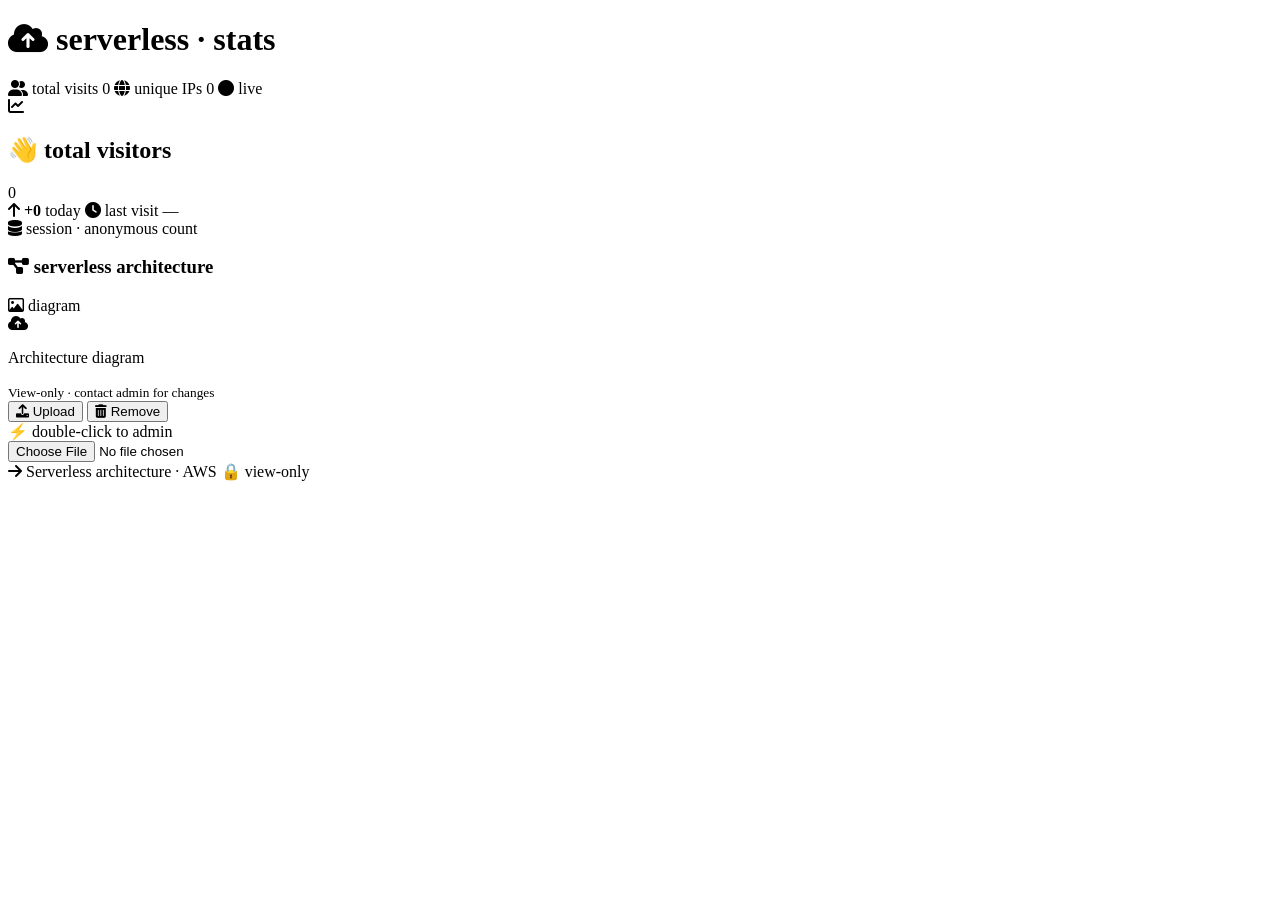
==== code-files/index.html @ 4c89421d "added code changes" ====
<!DOCTYPE html>
<html lang="en">
<head>
  <meta charset="UTF-8">
  <meta name="viewport" content="width=device-width, initial-scale=1.0">
  <title>Serverless · visitor counter & diagram</title>
  <link rel="stylesheet" href="https://cdnjs.cloudflare.com/ajax/libs/font-awesome/6.0.0-beta3/css/all.min.css">
  <link rel="stylesheet" href="code-files/style.css">
</head>
<body>

<div class="dashboard fade-in">

  <!-- header -->
  <div class="header">
    <h1><i class="fas fa-cloud-upload-alt"></i> serverless · stats</h1>
    <div class="badge-group">
      <span class="badge"><i class="fas fa-user-friends"></i> total visits <span class="count" id="totalVisitsDisplay">0</span></span>
      <span class="badge"><i class="fas fa-globe"></i> unique IPs <span class="count" id="uniqueIPsDisplay">0</span></span>
      <span class="live-indicator"><i class="fas fa-circle"></i> live</span>
    </div>
  </div>

  <!-- main grid -->
  <div class="grid-2">
    <!-- LEFT: visitor card -->
    <div class="visitor-panel">
      <div class="visitor-icon"><i class="fas fa-chart-line"></i></div>
      <h2>👋 total visitors</h2>
      <div class="big-number" id="visitorCountBig">0</div>
      <div class="sub-info">
        <span class="sub-info-item"><i class="fas fa-arrow-up"></i> <strong id="todayChange">+0</strong> today</span>
        <span class="sub-info-item"><i class="fas fa-clock"></i> last visit <span id="lastVisitTime">—</span></span>
      </div>
      <div class="timestamp">
        <i class="fas fa-database"></i> 
        <span id="sessionNote">session · anonymous count</span>
      </div>
    </div>

    <!-- RIGHT: architecture diagram - VIEW ONLY (admin controls hidden) -->
    <div class="diagram-panel">
      <div class="diagram-header">
        <h3><i class="fas fa-project-diagram"></i> serverless architecture</h3>
        <span class="diagram-badge"><i class="far fa-image"></i> diagram</span>
      </div>
      <div class="diagram-container" id="diagramContainer">
        <!-- Placeholder content (shown when no image is set) -->
        <div class="diagram-placeholder" id="placeholderContent">
          <i class="fas fa-cloud-upload-alt"></i>
          <p>Architecture diagram</p>
          <small>View-only · contact admin for changes</small>
        </div>
        <!-- Image element (hidden by default) -->
        <img id="uploadedDiagram" style="display: none; max-width: 100%; max-height: 100%; object-fit: contain;" alt="Architecture Diagram" />
        
        <!-- Admin controls (hidden by default - double-click to unlock) -->
        <div class="admin-controls" id="adminControls">
          <button class="admin-btn" id="uploadBtn"><i class="fas fa-upload"></i> Upload</button>
          <button class="admin-btn danger" id="removeDiagramBtn"><i class="fas fa-trash-alt"></i> Remove</button>
        </div>
        
        <!-- Secret unlock hint -->
        <span class="secret-unlock" id="secretHint">⚡ double-click to admin</span>
      </div>
      
      <!-- Hidden file input -->
      <input type="file" id="diagramUpload" accept="image/*,.svg" />
      
      <div class="diagram-footer">
        <span><i class="fas fa-arrow-right"></i> Serverless architecture · AWS</span>
        <span class="admin-hint" id="adminStatus">🔒 view-only</span>
      </div>
    </div>
  </div>
</div>

<script src="code-files/script.js"></script>
</body>
</html>
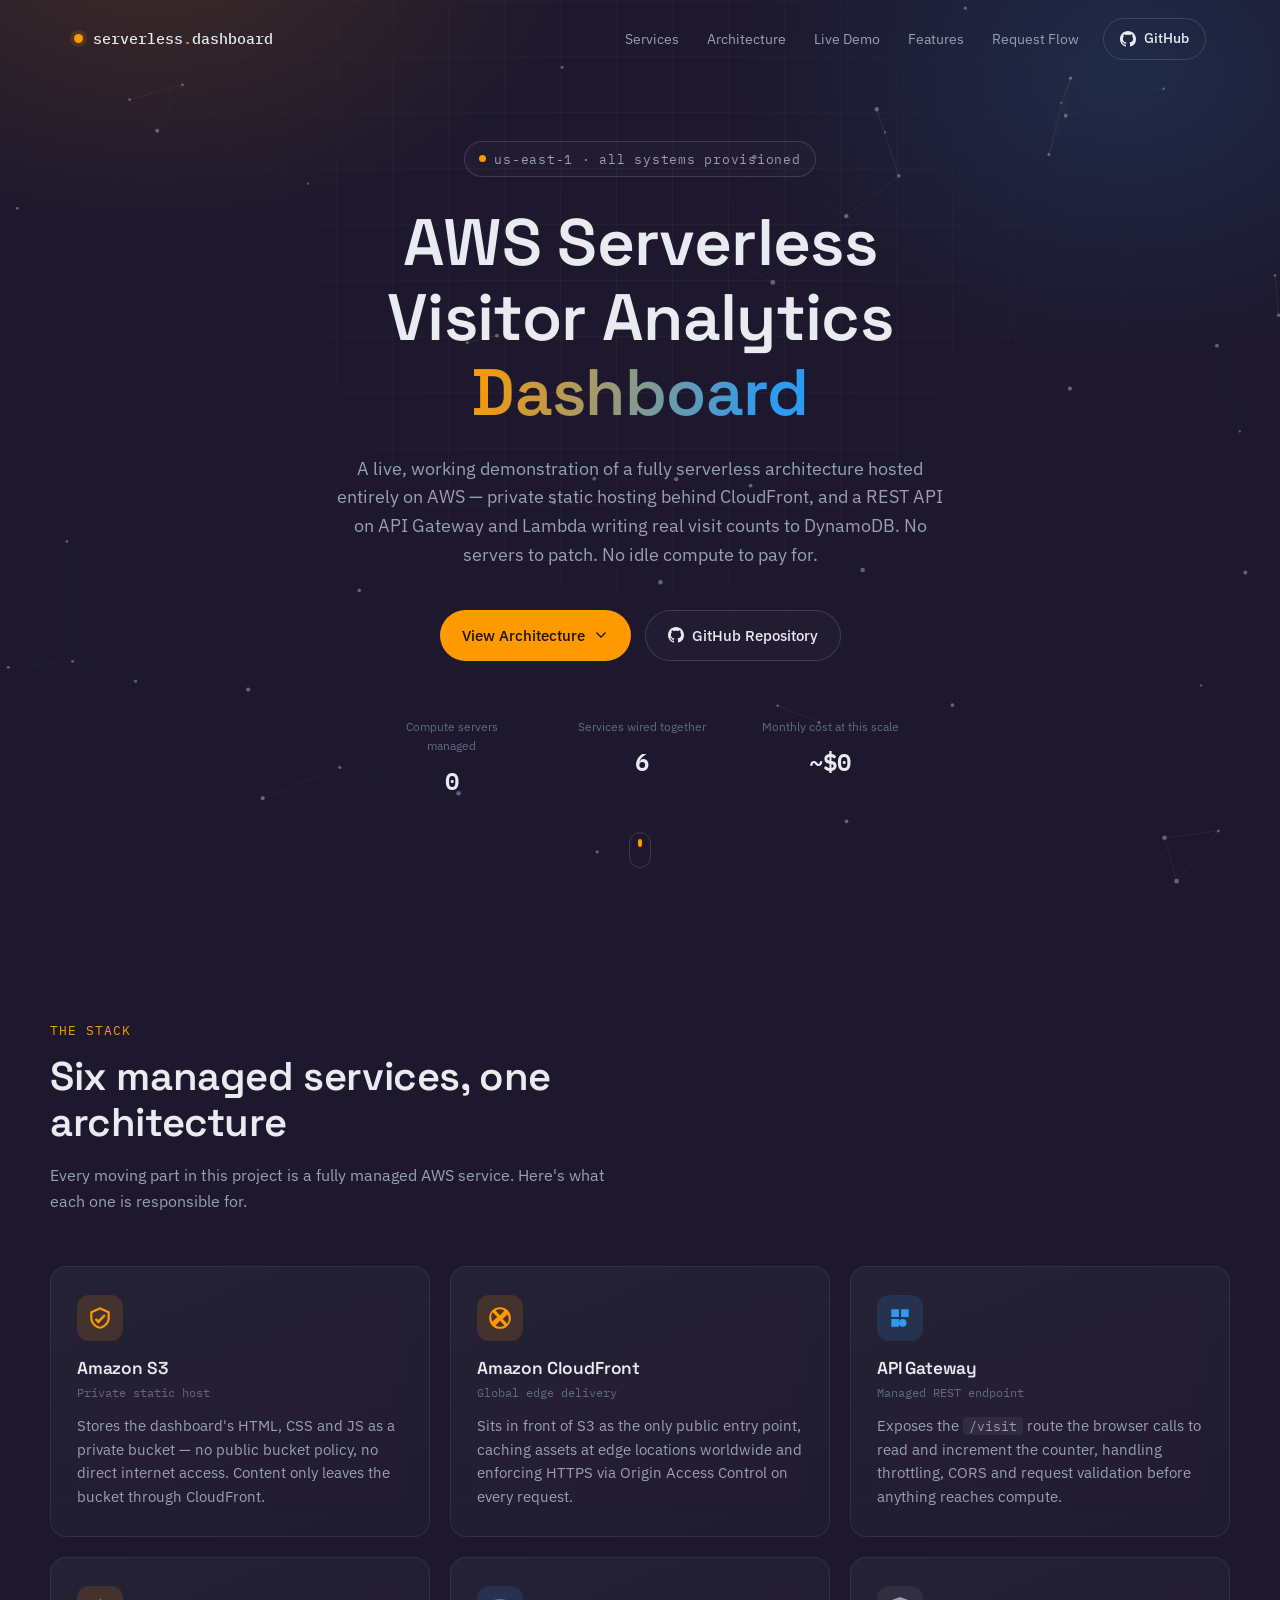
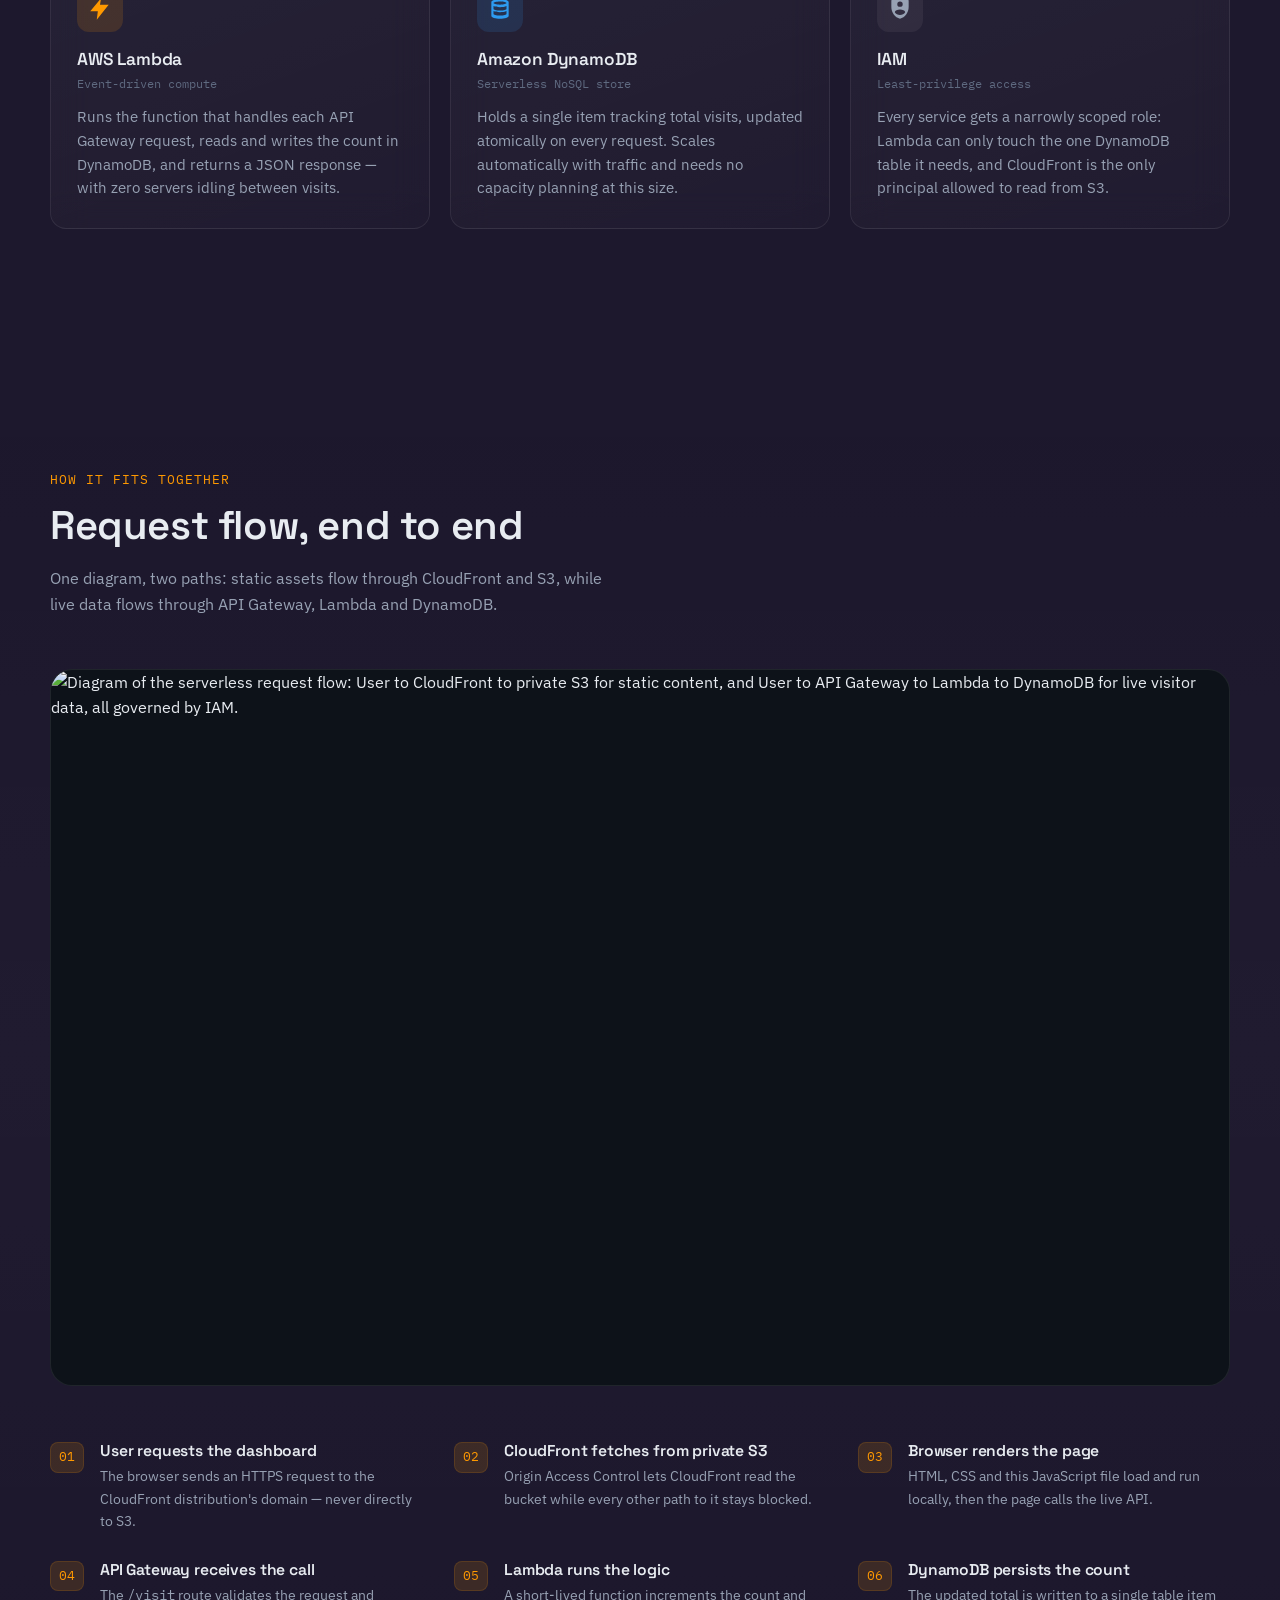
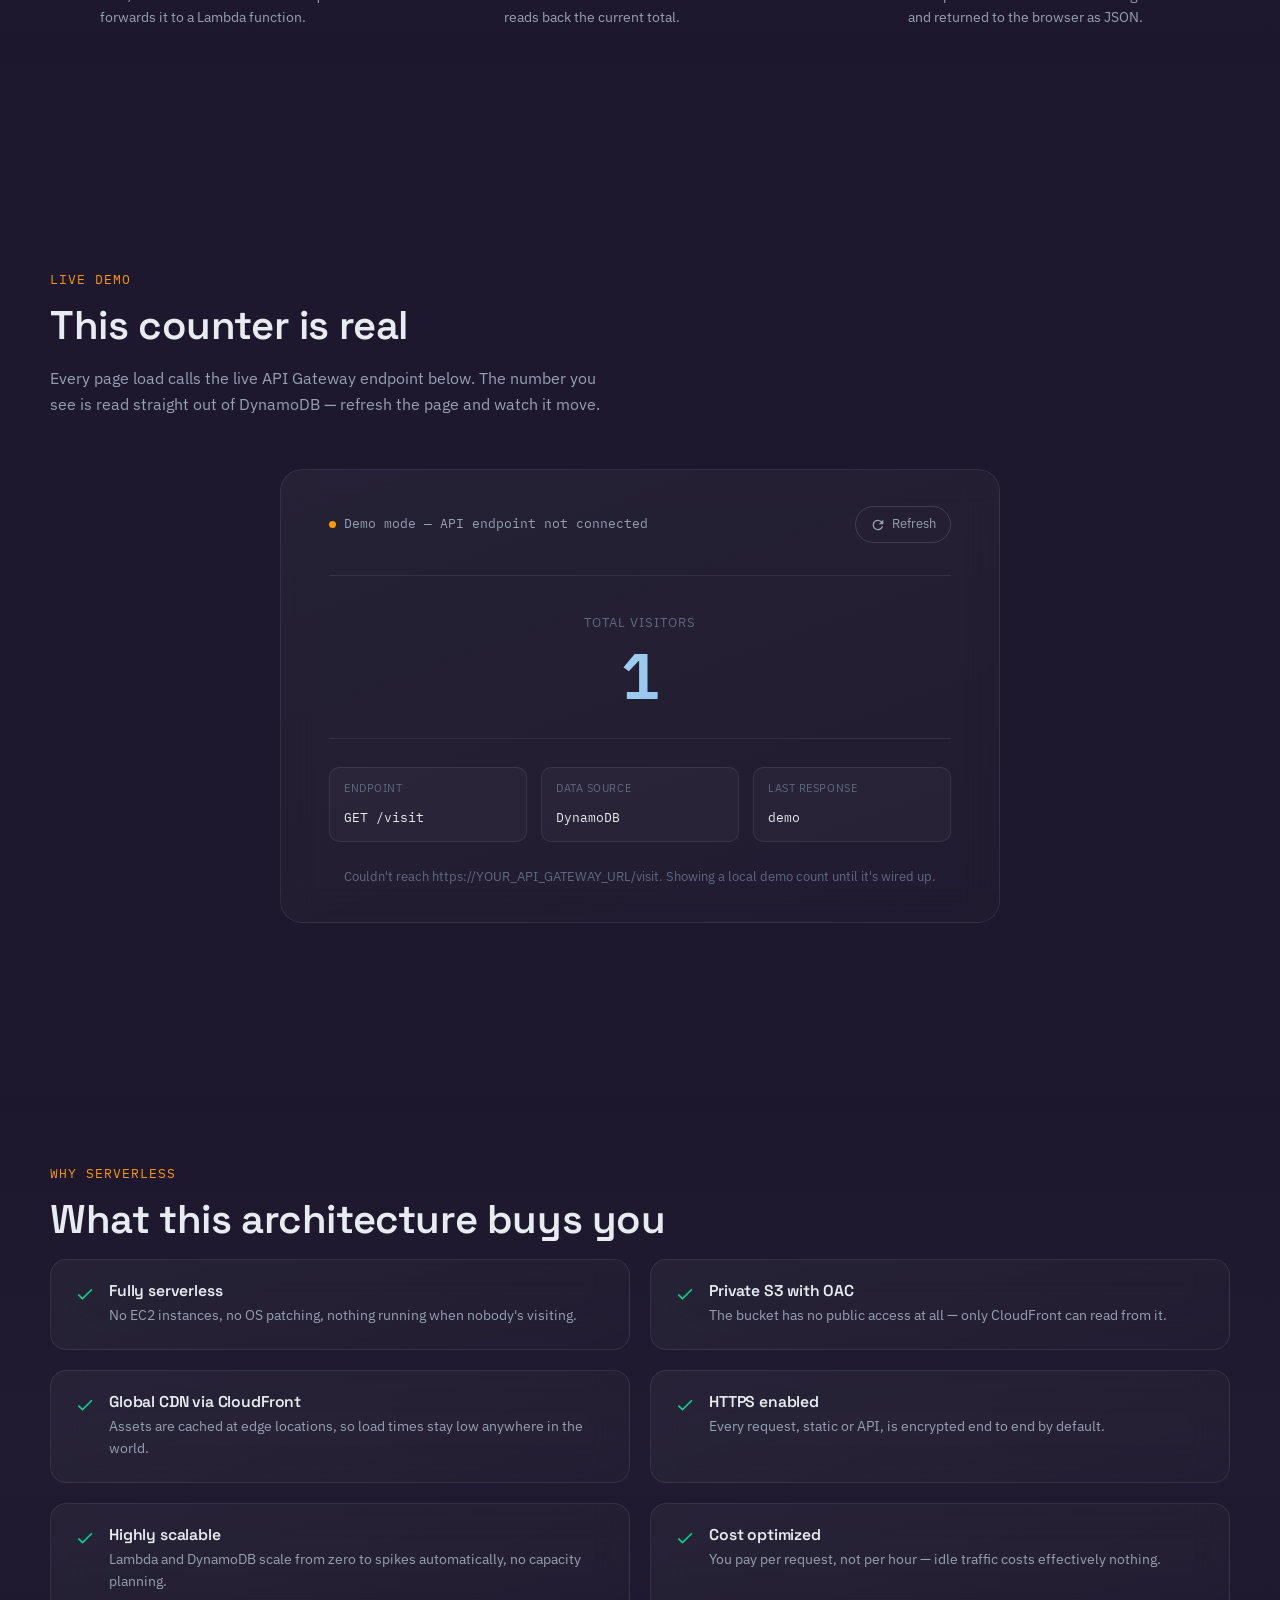
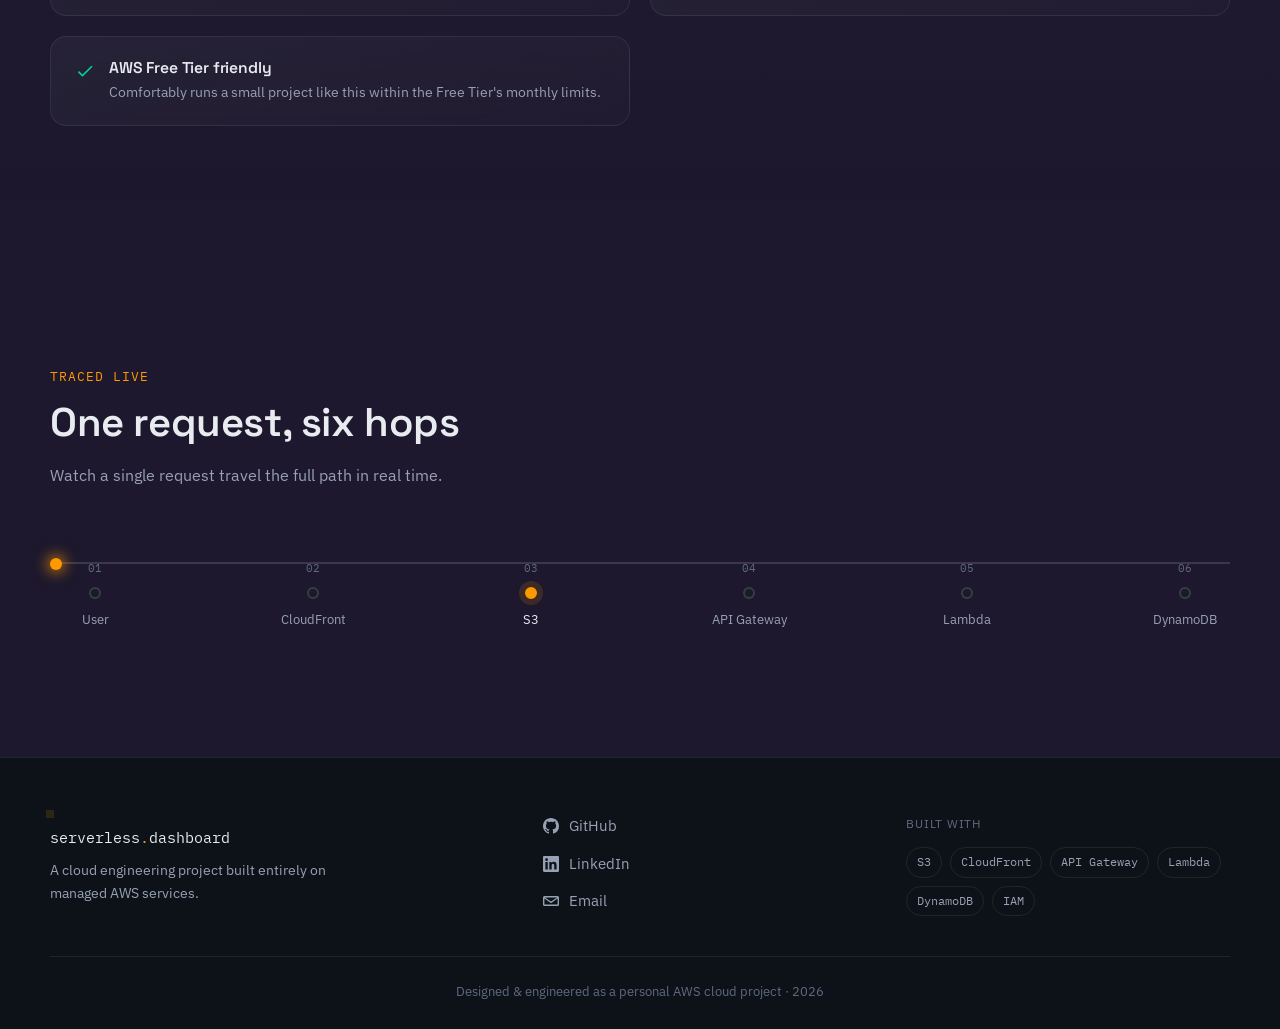
==== commit 125550fd: "added new code" ====
--- a/code-files/index.html
+++ b/code-files/index.html
@@ -1,80 +1,427 @@
 <!DOCTYPE html>
 <html lang="en">
 <head>
-  <meta charset="UTF-8">
-  <meta name="viewport" content="width=device-width, initial-scale=1.0">
-  <title>Serverless · visitor counter & diagram</title>
-  <link rel="stylesheet" href="https://cdnjs.cloudflare.com/ajax/libs/font-awesome/6.0.0-beta3/css/all.min.css">
-  <link rel="stylesheet" href="code-files/style.css">
+  <meta charset="UTF-8" />
+  <meta name="viewport" content="width=device-width, initial-scale=1.0" />
+  <title>AWS Serverless Visitor Analytics Dashboard</title>
+  <meta name="description" content="A live demonstration of a fully serverless architecture on AWS — S3, CloudFront, API Gateway, Lambda, DynamoDB and IAM working together." />
+
+  <!-- Typefaces: Space Grotesk for display, IBM Plex Sans for body, IBM Plex Mono for data/console text -->
+  <link rel="preconnect" href="https://fonts.googleapis.com">
+  <link rel="preconnect" href="https://fonts.gstatic.com" crossorigin>
+  <link href="https://fonts.googleapis.com/css2?family=Space+Grotesk:wght@500;600;700&family=IBM+Plex+Sans:wght@400;500;600&family=IBM+Plex+Mono:wght@400;500;600&display=swap" rel="stylesheet">
+
+  <link rel="stylesheet" href="style.css" />
 </head>
 <body>
 
-<div class="dashboard fade-in">
-
-  <!-- header -->
-  <div class="header">
-    <h1><i class="fas fa-cloud-upload-alt"></i> serverless · stats</h1>
-    <div class="badge-group">
-      <span class="badge"><i class="fas fa-user-friends"></i> total visits <span class="count" id="totalVisitsDisplay">0</span></span>
-      <span class="badge"><i class="fas fa-globe"></i> unique IPs <span class="count" id="uniqueIPsDisplay">0</span></span>
-      <span class="live-indicator"><i class="fas fa-circle"></i> live</span>
+  <!-- ================= LOADING SCREEN ================= -->
+  <div id="preloader" aria-hidden="true">
+    <div class="preloader-inner">
+      <span class="preloader-bracket">[</span>
+      <span class="preloader-text" id="preloader-text">INITIALIZING STACK</span>
+      <span class="preloader-bracket">]</span>
     </div>
   </div>
 
-  <!-- main grid -->
-  <div class="grid-2">
-    <!-- LEFT: visitor card -->
-    <div class="visitor-panel">
-      <div class="visitor-icon"><i class="fas fa-chart-line"></i></div>
-      <h2>👋 total visitors</h2>
-      <div class="big-number" id="visitorCountBig">0</div>
-      <div class="sub-info">
-        <span class="sub-info-item"><i class="fas fa-arrow-up"></i> <strong id="todayChange">+0</strong> today</span>
-        <span class="sub-info-item"><i class="fas fa-clock"></i> last visit <span id="lastVisitTime">—</span></span>
-      </div>
-      <div class="timestamp">
-        <i class="fas fa-database"></i> 
-        <span id="sessionNote">session · anonymous count</span>
-      </div>
+  <!-- ================= NAV ================= -->
+  <header class="nav" id="nav">
+    <div class="nav-inner">
+      <a href="#top" class="nav-brand">
+        <span class="nav-brand-dot" aria-hidden="true"></span>
+        <span class="nav-brand-text">serverless<em>.</em>dashboard</span>
+      </a>
+      <nav class="nav-links" aria-label="Primary">
+        <a href="#services">Services</a>
+        <a href="#architecture">Architecture</a>
+        <a href="#live-demo">Live Demo</a>
+        <a href="#features">Features</a>
+        <a href="#timeline">Request Flow</a>
+      </nav>
+      <a href="#" class="nav-cta" id="nav-github" target="_blank" rel="noopener">
+        <svg viewBox="0 0 16 16" width="16" height="16" fill="currentColor" aria-hidden="true"><path d="M8 0C3.58 0 0 3.58 0 8c0 3.54 2.29 6.53 5.47 7.59.4.07.55-.17.55-.38 0-.19-.01-.82-.01-1.49-2.01.37-2.53-.49-2.69-.94-.09-.23-.48-.94-.82-1.13-.28-.15-.68-.52-.01-.53.63-.01 1.08.58 1.23.82.72 1.21 1.87.87 2.33.66.07-.52.28-.87.51-1.07-1.78-.2-3.64-.89-3.64-3.95 0-.87.31-1.59.82-2.15-.08-.2-.36-1.02.08-2.12 0 0 .67-.21 2.2.82.64-.18 1.32-.27 2-.27.68 0 1.36.09 2 .27 1.53-1.04 2.2-.82 2.2-.82.44 1.1.16 1.92.08 2.12.51.56.82 1.27.82 2.15 0 3.07-1.87 3.75-3.65 3.95.29.25.54.73.54 1.48 0 1.07-.01 1.93-.01 2.2 0 .21.15.46.55.38A8.01 8.01 0 0 0 16 8c0-4.42-3.58-8-8-8Z"/></svg>
+        GitHub
+      </a>
+      <button class="nav-toggle" id="nav-toggle" aria-label="Toggle menu" aria-expanded="false">
+        <span></span><span></span><span></span>
+      </button>
     </div>
-
-    <!-- RIGHT: architecture diagram - VIEW ONLY (admin controls hidden) -->
-    <div class="diagram-panel">
-      <div class="diagram-header">
-        <h3><i class="fas fa-project-diagram"></i> serverless architecture</h3>
-        <span class="diagram-badge"><i class="far fa-image"></i> diagram</span>
-      </div>
-      <div class="diagram-container" id="diagramContainer">
-        <!-- Placeholder content (shown when no image is set) -->
-        <div class="diagram-placeholder" id="placeholderContent">
-          <i class="fas fa-cloud-upload-alt"></i>
-          <p>Architecture diagram</p>
-          <small>View-only · contact admin for changes</small>
-        </div>
-        <!-- Image element (hidden by default) -->
-        <img id="uploadedDiagram" style="display: none; max-width: 100%; max-height: 100%; object-fit: contain;" alt="Architecture Diagram" />
-        
-        <!-- Admin controls (hidden by default - double-click to unlock) -->
-        <div class="admin-controls" id="adminControls">
-          <button class="admin-btn" id="uploadBtn"><i class="fas fa-upload"></i> Upload</button>
-          <button class="admin-btn danger" id="removeDiagramBtn"><i class="fas fa-trash-alt"></i> Remove</button>
-        </div>
-        
-        <!-- Secret unlock hint -->
-        <span class="secret-unlock" id="secretHint">⚡ double-click to admin</span>
-      </div>
-      
-      <!-- Hidden file input -->
-      <input type="file" id="diagramUpload" accept="image/*,.svg" />
-      
-      <div class="diagram-footer">
-        <span><i class="fas fa-arrow-right"></i> Serverless architecture · AWS</span>
-        <span class="admin-hint" id="adminStatus">🔒 view-only</span>
-      </div>
+  </header>
+
+  <!-- ================= HERO ================= -->
+  <section class="hero" id="top">
+    <canvas id="hero-canvas" aria-hidden="true"></canvas>
+    <div class="hero-grid-overlay" aria-hidden="true"></div>
+
+    <div class="hero-content">
+      <p class="eyebrow"><span class="status-dot" id="hero-status-dot"></span>us-east-1 &middot; all systems provisioned</p>
+      <h1 class="hero-title">
+        AWS Serverless<br />
+        Visitor Analytics <span class="text-gradient">Dashboard</span>
+      </h1>
+      <p class="hero-subtitle">
+        A live, working demonstration of a fully serverless architecture hosted
+        entirely on AWS — private static hosting behind CloudFront, and a
+        REST API on API Gateway and Lambda writing real visit counts to DynamoDB.
+        No servers to patch. No idle compute to pay for.
+      </p>
+      <div class="hero-actions">
+        <a href="#architecture" class="btn btn-primary">
+          View Architecture
+          <svg viewBox="0 0 24 24" width="16" height="16" aria-hidden="true"><path fill="currentColor" d="M12 16.5 4.5 9l1.4-1.4L12 13.7l6.1-6.1L19.5 9z"/></svg>
+        </a>
+        <a href="#" class="btn btn-secondary" id="hero-github" target="_blank" rel="noopener">
+          <svg viewBox="0 0 16 16" width="16" height="16" fill="currentColor" aria-hidden="true"><path d="M8 0C3.58 0 0 3.58 0 8c0 3.54 2.29 6.53 5.47 7.59.4.07.55-.17.55-.38 0-.19-.01-.82-.01-1.49-2.01.37-2.53-.49-2.69-.94-.09-.23-.48-.94-.82-1.13-.28-.15-.68-.52-.01-.53.63-.01 1.08.58 1.23.82.72 1.21 1.87.87 2.33.66.07-.52.28-.87.51-1.07-1.78-.2-3.64-.89-3.64-3.95 0-.87.31-1.59.82-2.15-.08-.2-.36-1.02.08-2.12 0 0 .67-.21 2.2.82.64-.18 1.32-.27 2-.27.68 0 1.36.09 2 .27 1.53-1.04 2.2-.82 2.2-.82.44 1.1.16 1.92.08 2.12.51.56.82 1.27.82 2.15 0 3.07-1.87 3.75-3.65 3.95.29.25.54.73.54 1.48 0 1.07-.01 1.93-.01 2.2 0 .21.15.46.55.38A8.01 8.01 0 0 0 16 8c0-4.42-3.58-8-8-8Z"/></svg>
+          GitHub Repository
+        </a>
+      </div>
+
+      <dl class="hero-stats">
+        <div class="hero-stat">
+          <dt>Compute servers managed</dt>
+          <dd><span class="mono">0</span></dd>
+        </div>
+        <div class="hero-stat">
+          <dt>Services wired together</dt>
+          <dd><span class="mono">6</span></dd>
+        </div>
+        <div class="hero-stat">
+          <dt>Monthly cost at this scale</dt>
+          <dd><span class="mono">~$0</span></dd>
+        </div>
+      </dl>
     </div>
-  </div>
-</div>
-
-<script src="code-files/script.js"></script>
+
+    <a href="#services" class="scroll-cue" aria-label="Scroll to services">
+      <span></span>
+    </a>
+  </section>
+
+  <main>
+    <!-- ================= AWS SERVICES ================= -->
+    <section class="section" id="services">
+      <div class="section-inner">
+        <p class="section-eyebrow">The stack</p>
+        <h2 class="section-title">Six managed services, one architecture</h2>
+        <p class="section-lead">
+          Every moving part in this project is a fully managed AWS service.
+          Here's what each one is responsible for.
+        </p>
+
+        <div class="card-grid" id="services-grid">
+          <!-- Cards injected/enhanced via script.js for stagger animation, static markup below for no-JS fallback -->
+          <article class="service-card" data-accent="orange">
+            <div class="service-icon" aria-hidden="true">
+              <svg viewBox="0 0 24 24" width="26" height="26"><path fill="currentColor" d="M12 2 3 6v6c0 5 4 9 9 10 5-1 9-5 9-10V6l-9-4Zm0 2.2 7 3.1v4.5c0 4-3 7.3-7 8.2-4-.9-7-4.2-7-8.2V7.3l7-3.1Z"/><path fill="currentColor" d="M8.5 12.2 7 13.7l3.6 3.6L17.2 10 15.7 8.5l-5.1 5.1z"/></svg>
+            </div>
+            <h3>Amazon S3</h3>
+            <p class="service-role">Private static host</p>
+            <p>Stores the dashboard's HTML, CSS and JS as a private bucket — no public bucket policy, no direct internet access. Content only leaves the bucket through CloudFront.</p>
+          </article>
+
+          <article class="service-card" data-accent="orange">
+            <div class="service-icon" aria-hidden="true">
+              <svg viewBox="0 0 24 24" width="26" height="26"><path fill="currentColor" d="M12 2a10 10 0 1 0 10 10A10 10 0 0 0 12 2Zm0 2c1.5 0 2.9.4 4.1 1.1L12 9.5 7.9 5.1A8 8 0 0 1 12 4Zm-6.9 2.7L9.5 11l-4.4 4.3A8 8 0 0 1 4 12a8 8 0 0 1 1.1-5.3ZM12 20a8 8 0 0 1-4.1-1.1L12 14.5l4.1 4.4A8 8 0 0 1 12 20Zm6.9-2.7L14.5 13l4.4-4.3A8 8 0 0 1 20 12a8 8 0 0 1-1.1 5.3Z"/></svg>
+            </div>
+            <h3>Amazon CloudFront</h3>
+            <p class="service-role">Global edge delivery</p>
+            <p>Sits in front of S3 as the only public entry point, caching assets at edge locations worldwide and enforcing HTTPS via Origin Access Control on every request.</p>
+          </article>
+
+          <article class="service-card" data-accent="blue">
+            <div class="service-icon" aria-hidden="true">
+              <svg viewBox="0 0 24 24" width="26" height="26"><path fill="currentColor" d="M4 4h7v7H4V4Zm9 0h7v7h-7V4ZM4 13h7v7H4v-7Zm10.5 0a3.5 3.5 0 1 0 0 7 3.5 3.5 0 0 0 0-7Z"/></svg>
+            </div>
+            <h3>API Gateway</h3>
+            <p class="service-role">Managed REST endpoint</p>
+            <p>Exposes the <code>/visit</code> route the browser calls to read and increment the counter, handling throttling, CORS and request validation before anything reaches compute.</p>
+          </article>
+
+          <article class="service-card" data-accent="orange">
+            <div class="service-icon" aria-hidden="true">
+              <svg viewBox="0 0 24 24" width="26" height="26"><path fill="currentColor" d="M13 2 3 14h7l-1 8 11-14h-8l1-6Z"/></svg>
+            </div>
+            <h3>AWS Lambda</h3>
+            <p class="service-role">Event-driven compute</p>
+            <p>Runs the function that handles each API Gateway request, reads and writes the count in DynamoDB, and returns a JSON response — with zero servers idling between visits.</p>
+          </article>
+
+          <article class="service-card" data-accent="blue">
+            <div class="service-icon" aria-hidden="true">
+              <svg viewBox="0 0 24 24" width="26" height="26"><path fill="currentColor" d="M12 3c-4.4 0-8 1.1-8 2.5v13c0 1.4 3.6 2.5 8 2.5s8-1.1 8-2.5v-13C20 4.1 16.4 3 12 3Zm0 2c3.6 0 6 .9 6 1.5S15.6 8 12 8s-6-.9-6-1.5S8.4 5 12 5Zm-6 4.2c1.4.7 3.6 1.1 6 1.1s4.6-.4 6-1.1v2.7c0 .6-2.4 1.5-6 1.5s-6-.9-6-1.5V9.2Zm0 4.7c1.4.7 3.6 1.1 6 1.1s4.6-.4 6-1.1v2.6c0 .6-2.4 1.5-6 1.5s-6-.9-6-1.5v-2.6Z"/></svg>
+            </div>
+            <h3>Amazon DynamoDB</h3>
+            <p class="service-role">Serverless NoSQL store</p>
+            <p>Holds a single item tracking total visits, updated atomically on every request. Scales automatically with traffic and needs no capacity planning at this size.</p>
+          </article>
+
+          <article class="service-card" data-accent="gray">
+            <div class="service-icon" aria-hidden="true">
+              <svg viewBox="0 0 24 24" width="26" height="26"><path fill="currentColor" d="M12 1 4 4v6c0 5.6 3.4 9.9 8 11 4.6-1.1 8-5.4 8-11V4l-8-3Zm0 4a2.5 2.5 0 1 1 0 5 2.5 2.5 0 0 1 0-5Zm0 12.5c-2 0-3.8-1-4.8-2.6.1-1.5 2.5-2.4 4.8-2.4s4.7.9 4.8 2.4c-1 1.6-2.8 2.6-4.8 2.6Z"/></svg>
+            </div>
+            <h3>IAM</h3>
+            <p class="service-role">Least-privilege access</p>
+            <p>Every service gets a narrowly scoped role: Lambda can only touch the one DynamoDB table it needs, and CloudFront is the only principal allowed to read from S3.</p>
+          </article>
+        </div>
+      </div>
+    </section>
+
+    <!-- ================= ARCHITECTURE ================= -->
+    <section class="section section-alt" id="architecture">
+      <div class="section-inner">
+        <p class="section-eyebrow">How it fits together</p>
+        <h2 class="section-title">Request flow, end to end</h2>
+        <p class="section-lead">
+          One diagram, two paths: static assets flow through CloudFront and S3,
+          while live data flows through API Gateway, Lambda and DynamoDB.
+        </p>
+
+        <div class="architecture-frame">
+          <img
+            src="architecture.png"
+            alt="Diagram of the serverless request flow: User to CloudFront to private S3 for static content, and User to API Gateway to Lambda to DynamoDB for live visitor data, all governed by IAM."
+            width="1350"
+            height="820"
+            loading="lazy"
+            decoding="async"
+            class="architecture-img"
+          />
+        </div>
+
+        <ol class="flow-steps">
+          <li>
+            <span class="flow-index">01</span>
+            <div>
+              <h4>User requests the dashboard</h4>
+              <p>The browser sends an HTTPS request to the CloudFront distribution's domain — never directly to S3.</p>
+            </div>
+          </li>
+          <li>
+            <span class="flow-index">02</span>
+            <div>
+              <h4>CloudFront fetches from private S3</h4>
+              <p>Origin Access Control lets CloudFront read the bucket while every other path to it stays blocked.</p>
+            </div>
+          </li>
+          <li>
+            <span class="flow-index">03</span>
+            <div>
+              <h4>Browser renders the page</h4>
+              <p>HTML, CSS and this JavaScript file load and run locally, then the page calls the live API.</p>
+            </div>
+          </li>
+          <li>
+            <span class="flow-index">04</span>
+            <div>
+              <h4>API Gateway receives the call</h4>
+              <p>The <code>/visit</code> route validates the request and forwards it to a Lambda function.</p>
+            </div>
+          </li>
+          <li>
+            <span class="flow-index">05</span>
+            <div>
+              <h4>Lambda runs the logic</h4>
+              <p>A short-lived function increments the count and reads back the current total.</p>
+            </div>
+          </li>
+          <li>
+            <span class="flow-index">06</span>
+            <div>
+              <h4>DynamoDB persists the count</h4>
+              <p>The updated total is written to a single table item and returned to the browser as JSON.</p>
+            </div>
+          </li>
+        </ol>
+      </div>
+    </section>
+
+    <!-- ================= LIVE VISITOR COUNTER ================= -->
+    <section class="section" id="live-demo">
+      <div class="section-inner">
+        <p class="section-eyebrow">Live demo</p>
+        <h2 class="section-title">This counter is real</h2>
+        <p class="section-lead">
+          Every page load calls the live API Gateway endpoint below. The number
+          you see is read straight out of DynamoDB — refresh the page and watch it move.
+        </p>
+
+        <div class="demo-card">
+          <div class="demo-card-top">
+            <span class="demo-label">
+              <span class="status-dot" id="demo-status-dot"></span>
+              <span id="demo-status-text">Connecting to API&hellip;</span>
+            </span>
+            <button class="btn-refresh" id="refresh-btn" type="button" aria-label="Refresh visitor count">
+              <svg viewBox="0 0 24 24" width="16" height="16" aria-hidden="true"><path fill="currentColor" d="M17.65 6.35A7.95 7.95 0 0 0 12 4a8 8 0 1 0 7.74 10h-2.09A6 6 0 1 1 12 6a5.94 5.94 0 0 1 4.22 1.78L13 11h7V4l-2.35 2.35Z"/></svg>
+              Refresh
+            </button>
+          </div>
+
+          <div class="demo-count-wrap">
+            <p class="demo-count-label">Total visitors</p>
+            <p class="demo-count">
+              <span id="visitor-count">Loading&hellip;</span>
+            </p>
+          </div>
+
+          <div class="demo-meta">
+            <div class="demo-meta-item">
+              <span class="demo-meta-key">Endpoint</span>
+              <code class="demo-meta-val">GET /visit</code>
+            </div>
+            <div class="demo-meta-item">
+              <span class="demo-meta-key">Data source</span>
+              <code class="demo-meta-val">DynamoDB</code>
+            </div>
+            <div class="demo-meta-item">
+              <span class="demo-meta-key">Last response</span>
+              <code class="demo-meta-val" id="demo-latency">&mdash;</code>
+            </div>
+          </div>
+
+          <p class="demo-note" id="demo-note">
+            Point <code>script.js</code> at your own API Gateway URL to make this live on your deployment.
+          </p>
+        </div>
+      </div>
+    </section>
+
+    <!-- ================= FEATURES ================= -->
+    <section class="section section-alt" id="features">
+      <div class="section-inner">
+        <p class="section-eyebrow">Why serverless</p>
+        <h2 class="section-title">What this architecture buys you</h2>
+
+        <div class="card-grid features-grid">
+          <article class="feature-card">
+            <svg class="feature-check" viewBox="0 0 24 24" width="20" height="20" aria-hidden="true"><path fill="currentColor" d="M9 16.2 4.8 12l-1.4 1.4L9 19 21 7l-1.4-1.4z"/></svg>
+            <div>
+              <h3>Fully serverless</h3>
+              <p>No EC2 instances, no OS patching, nothing running when nobody's visiting.</p>
+            </div>
+          </article>
+          <article class="feature-card">
+            <svg class="feature-check" viewBox="0 0 24 24" width="20" height="20" aria-hidden="true"><path fill="currentColor" d="M9 16.2 4.8 12l-1.4 1.4L9 19 21 7l-1.4-1.4z"/></svg>
+            <div>
+              <h3>Private S3 with OAC</h3>
+              <p>The bucket has no public access at all — only CloudFront can read from it.</p>
+            </div>
+          </article>
+          <article class="feature-card">
+            <svg class="feature-check" viewBox="0 0 24 24" width="20" height="20" aria-hidden="true"><path fill="currentColor" d="M9 16.2 4.8 12l-1.4 1.4L9 19 21 7l-1.4-1.4z"/></svg>
+            <div>
+              <h3>Global CDN via CloudFront</h3>
+              <p>Assets are cached at edge locations, so load times stay low anywhere in the world.</p>
+            </div>
+          </article>
+          <article class="feature-card">
+            <svg class="feature-check" viewBox="0 0 24 24" width="20" height="20" aria-hidden="true"><path fill="currentColor" d="M9 16.2 4.8 12l-1.4 1.4L9 19 21 7l-1.4-1.4z"/></svg>
+            <div>
+              <h3>HTTPS enabled</h3>
+              <p>Every request, static or API, is encrypted end to end by default.</p>
+            </div>
+          </article>
+          <article class="feature-card">
+            <svg class="feature-check" viewBox="0 0 24 24" width="20" height="20" aria-hidden="true"><path fill="currentColor" d="M9 16.2 4.8 12l-1.4 1.4L9 19 21 7l-1.4-1.4z"/></svg>
+            <div>
+              <h3>Highly scalable</h3>
+              <p>Lambda and DynamoDB scale from zero to spikes automatically, no capacity planning.</p>
+            </div>
+          </article>
+          <article class="feature-card">
+            <svg class="feature-check" viewBox="0 0 24 24" width="20" height="20" aria-hidden="true"><path fill="currentColor" d="M9 16.2 4.8 12l-1.4 1.4L9 19 21 7l-1.4-1.4z"/></svg>
+            <div>
+              <h3>Cost optimized</h3>
+              <p>You pay per request, not per hour — idle traffic costs effectively nothing.</p>
+            </div>
+          </article>
+          <article class="feature-card">
+            <svg class="feature-check" viewBox="0 0 24 24" width="20" height="20" aria-hidden="true"><path fill="currentColor" d="M9 16.2 4.8 12l-1.4 1.4L9 19 21 7l-1.4-1.4z"/></svg>
+            <div>
+              <h3>AWS Free Tier friendly</h3>
+              <p>Comfortably runs a small project like this within the Free Tier's monthly limits.</p>
+            </div>
+          </article>
+        </div>
+      </div>
+    </section>
+
+    <!-- ================= REQUEST FLOW TIMELINE ================= -->
+    <section class="section" id="timeline">
+      <div class="section-inner">
+        <p class="section-eyebrow">Traced live</p>
+        <h2 class="section-title">One request, six hops</h2>
+        <p class="section-lead">Watch a single request travel the full path in real time.</p>
+
+        <div class="timeline" id="timeline-track">
+          <div class="timeline-line" aria-hidden="true"></div>
+          <div class="timeline-pulse" id="timeline-pulse" aria-hidden="true"></div>
+
+          <div class="timeline-node" data-index="01">
+            <span class="timeline-dot"></span>
+            <span class="timeline-label">User</span>
+          </div>
+          <div class="timeline-node" data-index="02">
+            <span class="timeline-dot"></span>
+            <span class="timeline-label">CloudFront</span>
+          </div>
+          <div class="timeline-node" data-index="03">
+            <span class="timeline-dot"></span>
+            <span class="timeline-label">S3</span>
+          </div>
+          <div class="timeline-node" data-index="04">
+            <span class="timeline-dot"></span>
+            <span class="timeline-label">API Gateway</span>
+          </div>
+          <div class="timeline-node" data-index="05">
+            <span class="timeline-dot"></span>
+            <span class="timeline-label">Lambda</span>
+          </div>
+          <div class="timeline-node" data-index="06">
+            <span class="timeline-dot"></span>
+            <span class="timeline-label">DynamoDB</span>
+          </div>
+        </div>
+      </div>
+    </section>
+  </main>
+
+  <!-- ================= FOOTER ================= -->
+  <footer class="footer">
+    <div class="footer-inner">
+      <div class="footer-brand">
+        <span class="nav-brand-dot" aria-hidden="true"></span>
+        <p class="footer-brand-text">serverless<em>.</em>dashboard</p>
+        <p class="footer-tagline">A cloud engineering project built entirely on managed AWS services.</p>
+      </div>
+
+      <div class="footer-links">
+        <a href="#" target="_blank" rel="noopener" class="footer-link" id="footer-github">
+          <svg viewBox="0 0 16 16" width="16" height="16" fill="currentColor" aria-hidden="true"><path d="M8 0C3.58 0 0 3.58 0 8c0 3.54 2.29 6.53 5.47 7.59.4.07.55-.17.55-.38 0-.19-.01-.82-.01-1.49-2.01.37-2.53-.49-2.69-.94-.09-.23-.48-.94-.82-1.13-.28-.15-.68-.52-.01-.53.63-.01 1.08.58 1.23.82.72 1.21 1.87.87 2.33.66.07-.52.28-.87.51-1.07-1.78-.2-3.64-.89-3.64-3.95 0-.87.31-1.59.82-2.15-.08-.2-.36-1.02.08-2.12 0 0 .67-.21 2.2.82.64-.18 1.32-.27 2-.27.68 0 1.36.09 2 .27 1.53-1.04 2.2-.82 2.2-.82.44 1.1.16 1.92.08 2.12.51.56.82 1.27.82 2.15 0 3.07-1.87 3.75-3.65 3.95.29.25.54.73.54 1.48 0 1.07-.01 1.93-.01 2.2 0 .21.15.46.55.38A8.01 8.01 0 0 0 16 8c0-4.42-3.58-8-8-8Z"/></svg>
+          GitHub
+        </a>
+        <a href="#" target="_blank" rel="noopener" class="footer-link" id="footer-linkedin">
+          <svg viewBox="0 0 16 16" width="16" height="16" fill="currentColor" aria-hidden="true"><path d="M14.82 0H1.18C.53 0 0 .53 0 1.18v13.64C0 15.47.53 16 1.18 16h13.64c.65 0 1.18-.53 1.18-1.18V1.18C16 .53 15.47 0 14.82 0ZM4.75 13.4H2.4V6h2.35v7.4ZM3.58 5.02a1.36 1.36 0 1 1 0-2.72 1.36 1.36 0 0 1 0 2.72ZM13.6 13.4h-2.35V9.8c0-.86-.02-1.96-1.2-1.96-1.2 0-1.39.94-1.39 1.9v3.66H6.32V6h2.26v1.01h.03c.31-.59 1.08-1.2 2.22-1.2 2.38 0 2.77 1.56 2.77 3.6v3.99Z"/></svg>
+          LinkedIn
+        </a>
+        <a href="mailto:you@example.com" class="footer-link" id="footer-email">
+          <svg viewBox="0 0 16 16" width="16" height="16" fill="currentColor" aria-hidden="true"><path d="M1.5 3h13A1.5 1.5 0 0 1 16 4.5v7A1.5 1.5 0 0 1 14.5 13h-13A1.5 1.5 0 0 1 0 11.5v-7A1.5 1.5 0 0 1 1.5 3Zm.4 1.4L8 8.6l6.1-4.2H1.9ZM14.6 5.6 8.3 9.9a.6.6 0 0 1-.6 0L1.4 5.6v5.9c0 .06.04.1.1.1h13a.1.1 0 0 0 .1-.1V5.6Z"/></svg>
+          Email
+        </a>
+      </div>
+
+      <div class="footer-stack">
+        <span class="footer-stack-label">Built with</span>
+        <div class="footer-tags">
+          <span>S3</span><span>CloudFront</span><span>API Gateway</span>
+          <span>Lambda</span><span>DynamoDB</span><span>IAM</span>
+        </div>
+      </div>
+    </div>
+    <p class="footer-credit">Designed &amp; engineered as a personal AWS cloud project &middot; <span id="footer-year"></span></p>
+  </footer>
+
+  <script src="script.js"></script>
 </body>
-</html>+</html>
--- a/code-files/style.css
+++ b/code-files/style.css
@@ -0,0 +1,874 @@
+/* =========================================================================
+   AWS Serverless Visitor Analytics Dashboard — Stylesheet
+   Design tokens are declared once as CSS variables and reused everywhere,
+   so the whole theme can be adjusted from the :root block alone.
+   ========================================================================= */
+
+:root {
+  /* ---- color: background layers ---- */
+  --bg-void: #1d182d;
+  --bg-void-2: #0d1219;
+  --bg-surface: #12161f;
+  --bg-surface-2: #171c27;
+  --border-glass: rgba(255, 255, 255, 0.08);
+  --border-glass-strong: rgba(255, 255, 255, 0.14);
+
+  /* ---- color: AWS-inspired accents ---- */
+  --orange: #ff9900;
+  --orange-soft: rgba(255, 153, 0, 0.14);
+  --blue: #2e9bf0;
+  --blue-soft: rgba(46, 155, 240, 0.14);
+  --blue-deep: #146eb4;
+  --green: #00d68f;
+
+  /* ---- color: text ---- */
+  --text-primary: #e8ecf1;
+  --text-secondary: #97a1b3;
+  --text-tertiary: #5f6a80;
+
+  /* ---- type ---- */
+  --font-display: "Space Grotesk", "IBM Plex Sans", sans-serif;
+  --font-body: "IBM Plex Sans", sans-serif;
+  --font-mono: "IBM Plex Mono", monospace;
+
+  /* ---- layout ---- */
+  --max-width: 1180px;
+  --radius-sm: 10px;
+  --radius-md: 16px;
+  --radius-lg: 22px;
+  --section-pad: clamp(64px, 10vw, 120px);
+
+  /* ---- motion ---- */
+  --ease: cubic-bezier(0.22, 1, 0.36, 1);
+}
+
+/* =========================================================================
+   Reset & base
+   ========================================================================= */
+* { margin: 0; padding: 0; box-sizing: border-box; }
+
+html {
+  scroll-behavior: smooth;
+  -webkit-font-smoothing: antialiased;
+}
+
+body {
+  background: var(--bg-void);
+  color: var(--text-primary);
+  font-family: var(--font-body);
+  font-size: 16px;
+  line-height: 1.6;
+  overflow-x: hidden;
+}
+
+/* subtle fixed radial glow behind everything, AWS-console-at-night feel */
+body::before {
+  content: "";
+  position: fixed;
+  inset: 0;
+  z-index: -1;
+  background:
+    radial-gradient(720px 480px at 12% -6%, var(--orange-soft), transparent 60%),
+    radial-gradient(640px 480px at 88% 8%, var(--blue-soft), transparent 60%),
+    var(--bg-void);
+}
+
+img { max-width: 100%; display: block; }
+a { color: inherit; text-decoration: none; }
+ul, ol { list-style: none; }
+button { font: inherit; cursor: pointer; border: none; background: none; color: inherit; }
+code, .mono { font-family: var(--font-mono); }
+
+h1, h2, h3, h4 {
+  font-family: var(--font-display);
+  font-weight: 600;
+  letter-spacing: -0.01em;
+  line-height: 1.15;
+}
+
+::selection { background: var(--orange); color: #10151f; }
+
+:focus-visible {
+  outline: 2px solid var(--orange);
+  outline-offset: 3px;
+  border-radius: 4px;
+}
+
+@media (prefers-reduced-motion: reduce) {
+  *, *::before, *::after {
+    animation-duration: 0.001ms !important;
+    animation-iteration-count: 1 !important;
+    transition-duration: 0.001ms !important;
+    scroll-behavior: auto !important;
+  }
+}
+
+/* =========================================================================
+   Preloader
+   ========================================================================= */
+#preloader {
+  position: fixed;
+  inset: 0;
+  z-index: 999;
+  display: flex;
+  align-items: center;
+  justify-content: center;
+  background: var(--bg-void);
+  transition: opacity 0.6s var(--ease), visibility 0.6s var(--ease);
+}
+#preloader.hidden { opacity: 0; visibility: hidden; pointer-events: none; }
+
+.preloader-inner {
+  font-family: var(--font-mono);
+  font-size: clamp(13px, 2vw, 16px);
+  letter-spacing: 0.08em;
+  color: var(--text-secondary);
+  display: flex;
+  gap: 0.5em;
+}
+.preloader-bracket { color: var(--orange); }
+.preloader-text::after {
+  content: "";
+  display: inline-block;
+  width: 1ch;
+  animation: dots 1.1s steps(4) infinite;
+}
+@keyframes dots {
+  0% { content: ""; }
+}
+/* fallback dot animation via JS text swap; this keyframe kept minimal for reduced-motion safety */
+
+/* =========================================================================
+   Nav
+   ========================================================================= */
+.nav {
+  position: fixed;
+  top: 0;
+  left: 0;
+  right: 0;
+  z-index: 100;
+  padding: 18px 0;
+  transition: background 0.35s var(--ease), padding 0.35s var(--ease), border-color 0.35s var(--ease);
+  border-bottom: 1px solid transparent;
+}
+.nav.scrolled {
+  padding: 12px 0;
+  background: rgba(10, 14, 20, 0.72);
+  backdrop-filter: blur(14px) saturate(140%);
+  -webkit-backdrop-filter: blur(14px) saturate(140%);
+  border-bottom-color: var(--border-glass);
+}
+.nav-inner {
+  max-width: var(--max-width);
+  margin: 0 auto;
+  padding: 0 24px;
+  display: flex;
+  align-items: center;
+  gap: 24px;
+}
+.nav-brand {
+  display: flex;
+  align-items: center;
+  gap: 10px;
+  font-family: var(--font-mono);
+  font-weight: 500;
+  font-size: 15px;
+  color: var(--text-primary);
+  margin-right: auto;
+}
+.nav-brand-dot {
+  width: 9px;
+  height: 9px;
+  border-radius: 50%;
+  background: var(--orange);
+  box-shadow: 0 0 0 4px var(--orange-soft);
+  flex-shrink: 0;
+}
+.nav-brand-text em { color: var(--orange); font-style: normal; }
+
+.nav-links {
+  display: flex;
+  gap: 28px;
+}
+.nav-links a {
+  font-size: 14px;
+  color: var(--text-secondary);
+  transition: color 0.2s var(--ease);
+  position: relative;
+}
+.nav-links a:hover { color: var(--text-primary); }
+.nav-links a::after {
+  content: "";
+  position: absolute;
+  left: 0; bottom: -6px;
+  width: 0; height: 1px;
+  background: var(--orange);
+  transition: width 0.25s var(--ease);
+}
+.nav-links a:hover::after { width: 100%; }
+
+.nav-cta {
+  display: flex;
+  align-items: center;
+  gap: 8px;
+  font-size: 13.5px;
+  font-weight: 500;
+  padding: 9px 16px;
+  border-radius: 100px;
+  border: 1px solid var(--border-glass-strong);
+  color: var(--text-primary);
+  transition: border-color 0.2s var(--ease), background 0.2s var(--ease);
+}
+.nav-cta:hover { border-color: var(--orange); background: var(--orange-soft); }
+
+.nav-toggle {
+  display: none;
+  flex-direction: column;
+  gap: 4px;
+  padding: 6px;
+}
+.nav-toggle span {
+  width: 20px;
+  height: 1.6px;
+  background: var(--text-primary);
+  border-radius: 2px;
+  transition: transform 0.25s var(--ease), opacity 0.25s var(--ease);
+}
+.nav-toggle.open span:nth-child(1) { transform: translateY(5.5px) rotate(45deg); }
+.nav-toggle.open span:nth-child(2) { opacity: 0; }
+.nav-toggle.open span:nth-child(3) { transform: translateY(-5.5px) rotate(-45deg); }
+
+/* =========================================================================
+   Hero
+   ========================================================================= */
+.hero {
+  position: relative;
+  min-height: 100vh;
+  display: flex;
+  align-items: center;
+  padding: 140px 24px 100px;
+  overflow: hidden;
+}
+#hero-canvas {
+  position: absolute;
+  inset: 0;
+  width: 100%;
+  height: 100%;
+  z-index: 0;
+  opacity: 0.65;
+}
+.hero-grid-overlay {
+  position: absolute;
+  inset: 0;
+  z-index: 0;
+  background-image:
+    linear-gradient(rgba(255,255,255,0.035) 1px, transparent 1px),
+    linear-gradient(90deg, rgba(255,255,255,0.035) 1px, transparent 1px);
+  background-size: 56px 56px;
+  mask-image: radial-gradient(circle at 50% 30%, black 0%, transparent 72%);
+  -webkit-mask-image: radial-gradient(circle at 50% 30%, black 0%, transparent 72%);
+}
+
+.hero-content {
+  position: relative;
+  z-index: 1;
+  max-width: 800px;
+  margin: 0 auto;
+  text-align: center;
+}
+
+.eyebrow {
+  display: inline-flex;
+  align-items: center;
+  gap: 8px;
+  font-family: var(--font-mono);
+  font-size: 12.5px;
+  letter-spacing: 0.06em;
+  color: var(--text-secondary);
+  padding: 7px 14px;
+  border: 1px solid var(--border-glass-strong);
+  border-radius: 100px;
+  background: rgba(255,255,255,0.02);
+  margin-bottom: 28px;
+  opacity: 0;
+  animation: rise 0.7s var(--ease) 0.1s forwards;
+}
+
+.status-dot {
+  width: 7px;
+  height: 7px;
+  border-radius: 50%;
+  background: var(--green);
+  box-shadow: 0 0 0 0 rgba(0, 214, 143, 0.5);
+  animation: pulse-dot 2.2s infinite;
+  flex-shrink: 0;
+}
+@keyframes pulse-dot {
+  0%   { box-shadow: 0 0 0 0 rgba(0, 214, 143, 0.45); }
+  70%  { box-shadow: 0 0 0 6px rgba(0, 214, 143, 0); }
+  100% { box-shadow: 0 0 0 0 rgba(0, 214, 143, 0); }
+}
+.status-dot.is-error { background: var(--orange); box-shadow: 0 0 0 0 rgba(255,153,0,0.5); }
+
+.hero-title {
+  font-size: clamp(2.3rem, 6vw, 4.1rem);
+  margin-bottom: 24px;
+  opacity: 0;
+  animation: rise 0.8s var(--ease) 0.22s forwards;
+}
+.text-gradient {
+  background: linear-gradient(100deg, var(--orange), var(--blue) 85%);
+  -webkit-background-clip: text;
+  background-clip: text;
+  color: transparent;
+}
+
+.hero-subtitle {
+  font-size: clamp(1rem, 1.4vw, 1.15rem);
+  color: var(--text-secondary);
+  max-width: 620px;
+  margin: 0 auto 40px;
+  opacity: 0;
+  animation: rise 0.8s var(--ease) 0.34s forwards;
+}
+
+.hero-actions {
+  display: flex;
+  justify-content: center;
+  gap: 14px;
+  flex-wrap: wrap;
+  margin-bottom: 56px;
+  opacity: 0;
+  animation: rise 0.8s var(--ease) 0.46s forwards;
+}
+
+.btn {
+  display: inline-flex;
+  align-items: center;
+  gap: 8px;
+  font-size: 14.5px;
+  font-weight: 500;
+  padding: 13px 22px;
+  border-radius: 100px;
+  transition: transform 0.2s var(--ease), box-shadow 0.2s var(--ease), border-color 0.2s var(--ease), background 0.2s var(--ease);
+}
+.btn-primary {
+  background: var(--orange);
+  color: #17130a;
+}
+.btn-primary:hover {
+  transform: translateY(-2px);
+  box-shadow: 0 10px 28px -8px rgba(255, 153, 0, 0.55);
+}
+.btn-secondary {
+  border: 1px solid var(--border-glass-strong);
+  color: var(--text-primary);
+  background: rgba(255,255,255,0.02);
+}
+.btn-secondary:hover {
+  border-color: var(--blue);
+  background: var(--blue-soft);
+  transform: translateY(-2px);
+}
+
+.hero-stats {
+  display: flex;
+  justify-content: center;
+  gap: clamp(24px, 5vw, 56px);
+  flex-wrap: wrap;
+  opacity: 0;
+  animation: rise 0.8s var(--ease) 0.58s forwards;
+}
+.hero-stat { text-align: center; }
+.hero-stat dt {
+  font-size: 12px;
+  color: var(--text-tertiary);
+  margin-bottom: 6px;
+  max-width: 140px;
+}
+.hero-stat dd {
+  font-family: var(--font-mono);
+  font-size: 1.5rem;
+  font-weight: 600;
+  color: var(--text-primary);
+}
+
+@keyframes rise {
+  from { opacity: 0; transform: translateY(16px); }
+  to   { opacity: 1; transform: translateY(0); }
+}
+
+.scroll-cue {
+  position: absolute;
+  bottom: 32px;
+  left: 50%;
+  transform: translateX(-50%);
+  width: 22px;
+  height: 36px;
+  border: 1.5px solid var(--border-glass-strong);
+  border-radius: 100px;
+  z-index: 1;
+}
+.scroll-cue span {
+  position: absolute;
+  top: 6px;
+  left: 50%;
+  transform: translateX(-50%);
+  width: 4px;
+  height: 8px;
+  border-radius: 4px;
+  background: var(--orange);
+  animation: scroll-cue 1.8s infinite var(--ease);
+}
+@keyframes scroll-cue {
+  0%   { opacity: 1; top: 6px; }
+  70%  { opacity: 0; top: 18px; }
+  100% { opacity: 0; top: 6px; }
+}
+
+/* =========================================================================
+   Sections (shared)
+   ========================================================================= */
+.section { padding: var(--section-pad) 24px; position: relative; }
+.section-alt { background: linear-gradient(180deg, transparent, rgba(255,255,255,0.015), transparent); }
+.section-inner { max-width: var(--max-width); margin: 0 auto; }
+
+.section-eyebrow {
+  font-family: var(--font-mono);
+  font-size: 12.5px;
+  letter-spacing: 0.08em;
+  text-transform: uppercase;
+  color: var(--orange);
+  margin-bottom: 14px;
+}
+.section-title {
+  font-size: clamp(1.7rem, 3.4vw, 2.5rem);
+  margin-bottom: 16px;
+  max-width: 640px;
+}
+.section-lead {
+  color: var(--text-secondary);
+  max-width: 560px;
+  font-size: 1.02rem;
+  margin-bottom: 52px;
+}
+
+/* reveal-on-scroll utility, toggled by script.js via IntersectionObserver */
+.reveal {
+  opacity: 0;
+  transform: translateY(22px);
+  transition: opacity 0.7s var(--ease), transform 0.7s var(--ease);
+}
+.reveal.is-visible { opacity: 1; transform: translateY(0); }
+
+/* =========================================================================
+   Glassmorphism card base
+   ========================================================================= */
+.card-grid {
+  display: grid;
+  grid-template-columns: repeat(3, 1fr);
+  gap: 20px;
+}
+
+.service-card, .feature-card, .demo-card {
+  background: linear-gradient(160deg, rgba(255,255,255,0.045), rgba(255,255,255,0.015));
+  border: 1px solid var(--border-glass);
+  border-radius: var(--radius-md);
+  backdrop-filter: blur(18px);
+  -webkit-backdrop-filter: blur(18px);
+  position: relative;
+}
+
+.service-card {
+  padding: 28px 26px;
+  transition: transform 0.35s var(--ease), border-color 0.35s var(--ease), box-shadow 0.35s var(--ease);
+}
+.service-card:hover {
+  transform: translateY(-5px);
+  border-color: var(--border-glass-strong);
+  box-shadow: 0 20px 40px -20px rgba(0,0,0,0.5);
+}
+.service-icon {
+  width: 46px;
+  height: 46px;
+  border-radius: 12px;
+  display: flex;
+  align-items: center;
+  justify-content: center;
+  margin-bottom: 18px;
+  color: var(--orange);
+  background: var(--orange-soft);
+}
+.service-card[data-accent="blue"] .service-icon { color: var(--blue); background: var(--blue-soft); }
+.service-card[data-accent="gray"] .service-icon { color: var(--text-secondary); background: rgba(255,255,255,0.06); }
+
+.service-card h3 { font-size: 1.08rem; margin-bottom: 4px; }
+.service-role {
+  font-family: var(--font-mono);
+  font-size: 12px;
+  color: var(--text-tertiary);
+  margin-bottom: 12px;
+}
+.service-card p:last-child { color: var(--text-secondary); font-size: 0.92rem; }
+.service-card code {
+  background: rgba(255,255,255,0.06);
+  padding: 1px 6px;
+  border-radius: 4px;
+  font-size: 0.85em;
+}
+
+/* =========================================================================
+   Architecture section
+   ========================================================================= */
+.architecture-frame {
+  border: 1px solid var(--border-glass);
+  border-radius: var(--radius-lg);
+  overflow: hidden;
+  background: var(--bg-void-2);
+  margin-bottom: 56px;
+}
+.architecture-img { width: 100%; height: auto; }
+
+.flow-steps {
+  display: grid;
+  grid-template-columns: repeat(3, 1fr);
+  gap: 28px 32px;
+}
+.flow-steps li {
+  display: flex;
+  gap: 16px;
+  align-items: flex-start;
+}
+.flow-index {
+  font-family: var(--font-mono);
+  font-size: 0.8rem;
+  color: var(--orange);
+  border: 1px solid var(--orange-soft);
+  background: var(--orange-soft);
+  border-radius: 8px;
+  padding: 4px 8px;
+  flex-shrink: 0;
+}
+.flow-steps h4 { font-size: 0.98rem; margin-bottom: 5px; }
+.flow-steps p { color: var(--text-secondary); font-size: 0.88rem; }
+
+/* =========================================================================
+   Live demo card
+   ========================================================================= */
+.demo-card {
+  padding: 36px clamp(24px, 5vw, 48px);
+  border-radius: var(--radius-lg);
+  max-width: 720px;
+  margin: 0 auto;
+}
+.demo-card-top {
+  display: flex;
+  align-items: center;
+  justify-content: space-between;
+  margin-bottom: 32px;
+  flex-wrap: wrap;
+  gap: 12px;
+}
+.demo-label {
+  display: flex;
+  align-items: center;
+  gap: 8px;
+  font-family: var(--font-mono);
+  font-size: 13px;
+  color: var(--text-secondary);
+}
+.btn-refresh {
+  display: flex;
+  align-items: center;
+  gap: 6px;
+  font-size: 13px;
+  color: var(--text-secondary);
+  border: 1px solid var(--border-glass-strong);
+  padding: 7px 14px;
+  border-radius: 100px;
+  transition: color 0.2s var(--ease), border-color 0.2s var(--ease), transform 0.2s var(--ease);
+}
+.btn-refresh:hover { color: var(--text-primary); border-color: var(--blue); }
+.btn-refresh.is-spinning svg { animation: spin 0.7s linear; }
+@keyframes spin { to { transform: rotate(360deg); } }
+
+.demo-count-wrap {
+  text-align: center;
+  padding: 36px 0 32px;
+  border-top: 1px solid var(--border-glass);
+  border-bottom: 1px solid var(--border-glass);
+  margin-bottom: 28px;
+}
+.demo-count-label {
+  font-size: 12.5px;
+  text-transform: uppercase;
+  letter-spacing: 0.08em;
+  color: var(--text-tertiary);
+  margin-bottom: 10px;
+}
+.demo-count {
+  font-family: var(--font-mono);
+  font-size: clamp(2.6rem, 8vw, 4rem);
+  font-weight: 600;
+  background: linear-gradient(100deg, var(--text-primary), var(--blue) 120%);
+  -webkit-background-clip: text;
+  background-clip: text;
+  color: transparent;
+  line-height: 1;
+}
+.demo-count.is-error { background: none; color: var(--orange); font-size: clamp(1.1rem, 3vw, 1.4rem); }
+
+.demo-meta {
+  display: grid;
+  grid-template-columns: repeat(3, 1fr);
+  gap: 14px;
+  margin-bottom: 24px;
+}
+.demo-meta-item {
+  background: rgba(255,255,255,0.03);
+  border: 1px solid var(--border-glass);
+  border-radius: var(--radius-sm);
+  padding: 12px 14px;
+}
+.demo-meta-key {
+  display: block;
+  font-size: 11px;
+  color: var(--text-tertiary);
+  text-transform: uppercase;
+  letter-spacing: 0.05em;
+  margin-bottom: 6px;
+}
+.demo-meta-val { font-size: 12.5px; color: var(--text-primary); }
+
+.demo-note {
+  font-size: 12.5px;
+  color: var(--text-tertiary);
+  text-align: center;
+}
+.demo-note code {
+  background: rgba(255,255,255,0.06);
+  padding: 1px 6px;
+  border-radius: 4px;
+}
+
+/* =========================================================================
+   Feature cards
+   ========================================================================= */
+.features-grid { grid-template-columns: repeat(2, 1fr); }
+.feature-card {
+  display: flex;
+  gap: 14px;
+  padding: 22px 24px;
+  transition: border-color 0.3s var(--ease), transform 0.3s var(--ease);
+}
+.feature-card:hover { border-color: var(--border-glass-strong); transform: translateY(-3px); }
+.feature-check {
+  color: var(--green);
+  flex-shrink: 0;
+  margin-top: 2px;
+}
+.feature-card h3 { font-size: 0.98rem; margin-bottom: 4px; }
+.feature-card p { color: var(--text-secondary); font-size: 0.88rem; }
+
+/* =========================================================================
+   Request flow timeline
+   ========================================================================= */
+.timeline {
+  position: relative;
+  display: flex;
+  justify-content: space-between;
+  align-items: flex-start;
+  padding: 20px 0 8px;
+}
+.timeline-line {
+  position: absolute;
+  top: 22px;
+  left: 0;
+  width: 100%;
+  height: 2px;
+  background: var(--border-glass-strong);
+  z-index: 0;
+}
+.timeline-pulse {
+  position: absolute;
+  top: 18px;
+  left: 0;
+  width: 12px;
+  height: 12px;
+  border-radius: 50%;
+  background: var(--orange);
+  box-shadow: 0 0 14px 3px rgba(255,153,0,0.7);
+  z-index: 1;
+  animation: travel 4.5s linear infinite;
+}
+@keyframes travel {
+  0%   { left: 0%; opacity: 1; }
+  96%  { left: calc(100% - 12px); opacity: 1; }
+  100% { left: calc(100% - 12px); opacity: 0; }
+}
+
+.timeline-node {
+  position: relative;
+  z-index: 2;
+  display: flex;
+  flex-direction: column;
+  align-items: center;
+  gap: 10px;
+  width: 90px;
+}
+.timeline-dot {
+  width: 12px;
+  height: 12px;
+  border-radius: 50%;
+  background: var(--bg-surface-2);
+  border: 2px solid var(--border-glass-strong);
+  transition: border-color 0.3s var(--ease), background 0.3s var(--ease), box-shadow 0.3s var(--ease);
+}
+.timeline-node.is-active .timeline-dot {
+  border-color: var(--orange);
+  background: var(--orange);
+  box-shadow: 0 0 0 6px var(--orange-soft);
+}
+.timeline-node::before {
+  content: attr(data-index);
+  font-family: var(--font-mono);
+  font-size: 10.5px;
+  color: var(--text-tertiary);
+}
+.timeline-label {
+  font-size: 12.5px;
+  color: var(--text-secondary);
+  text-align: center;
+  transition: color 0.3s var(--ease);
+}
+.timeline-node.is-active .timeline-label { color: var(--text-primary); }
+
+/* =========================================================================
+   Footer
+   ========================================================================= */
+.footer {
+  border-top: 1px solid var(--border-glass);
+  padding: 56px 24px 28px;
+  background: var(--bg-void-2);
+}
+.footer-inner {
+  max-width: var(--max-width);
+  margin: 0 auto;
+  display: grid;
+  grid-template-columns: 1.4fr 1fr 1fr;
+  gap: 40px;
+  margin-bottom: 40px;
+}
+.footer-brand-text {
+  font-family: var(--font-mono);
+  font-size: 15px;
+  margin: 12px 0 8px;
+}
+.footer-brand-text em { color: var(--orange); font-style: normal; }
+.footer-tagline { color: var(--text-secondary); font-size: 0.9rem; max-width: 280px; }
+
+.footer-links { display: flex; flex-direction: column; gap: 14px; }
+.footer-link {
+  display: flex;
+  align-items: center;
+  gap: 10px;
+  color: var(--text-secondary);
+  font-size: 0.92rem;
+  transition: color 0.2s var(--ease), transform 0.2s var(--ease);
+  width: fit-content;
+}
+.footer-link:hover { color: var(--orange); transform: translateX(3px); }
+
+.footer-stack-label {
+  display: block;
+  font-size: 12px;
+  text-transform: uppercase;
+  letter-spacing: 0.06em;
+  color: var(--text-tertiary);
+  margin-bottom: 14px;
+}
+.footer-tags { display: flex; flex-wrap: wrap; gap: 8px; }
+.footer-tags span {
+  font-family: var(--font-mono);
+  font-size: 11.5px;
+  padding: 5px 10px;
+  border: 1px solid var(--border-glass);
+  border-radius: 100px;
+  color: var(--text-secondary);
+}
+
+.footer-credit {
+  max-width: var(--max-width);
+  margin: 0 auto;
+  padding-top: 24px;
+  border-top: 1px solid var(--border-glass);
+  font-size: 12.5px;
+  color: var(--text-tertiary);
+  text-align: center;
+}
+
+/* =========================================================================
+   Responsive breakpoints
+   ========================================================================= */
+@media (max-width: 980px) {
+  .card-grid { grid-template-columns: repeat(2, 1fr); }
+  .flow-steps { grid-template-columns: repeat(2, 1fr); }
+  .footer-inner { grid-template-columns: 1fr 1fr; }
+  .footer-brand { grid-column: 1 / -1; }
+}
+
+@media (max-width: 760px) {
+  .nav-links { display: none; }
+  .nav-toggle { display: flex; }
+  .nav-cta { display: none; }
+
+  .nav.menu-open .nav-links {
+    display: flex;
+    flex-direction: column;
+    position: absolute;
+    top: 100%;
+    left: 0;
+    right: 0;
+    background: rgba(10, 14, 20, 0.96);
+    backdrop-filter: blur(16px);
+    padding: 20px 24px 28px;
+    gap: 18px;
+    border-bottom: 1px solid var(--border-glass);
+  }
+
+  .hero { padding-top: 120px; }
+  .hero-stats { gap: 28px; }
+
+  .card-grid { grid-template-columns: 1fr; }
+  .flow-steps { grid-template-columns: 1fr; }
+  .features-grid { grid-template-columns: 1fr; }
+
+  .demo-meta { grid-template-columns: 1fr; }
+
+  .timeline {
+    flex-direction: column;
+    align-items: flex-start;
+    gap: 26px;
+    padding-left: 16px;
+  }
+  .timeline-line { top: 0; left: 5px; width: 2px; height: 100%; }
+  .timeline-pulse {
+    top: 0; left: 0;
+    animation-name: travel-vertical;
+  }
+  @keyframes travel-vertical {
+    0%   { top: 0%; opacity: 1; }
+    96%  { top: calc(100% - 12px); opacity: 1; }
+    100% { top: calc(100% - 12px); opacity: 0; }
+  }
+  .timeline-node { flex-direction: row; width: auto; gap: 14px; }
+  .timeline-node::before { order: -1; }
+
+  .footer-inner { grid-template-columns: 1fr; gap: 32px; }
+}
+
+@media (max-width: 480px) {
+  .hero-title { font-size: 2rem; }
+  .btn { padding: 12px 18px; font-size: 13.5px; }
+  .demo-card { padding: 28px 20px; }
+}
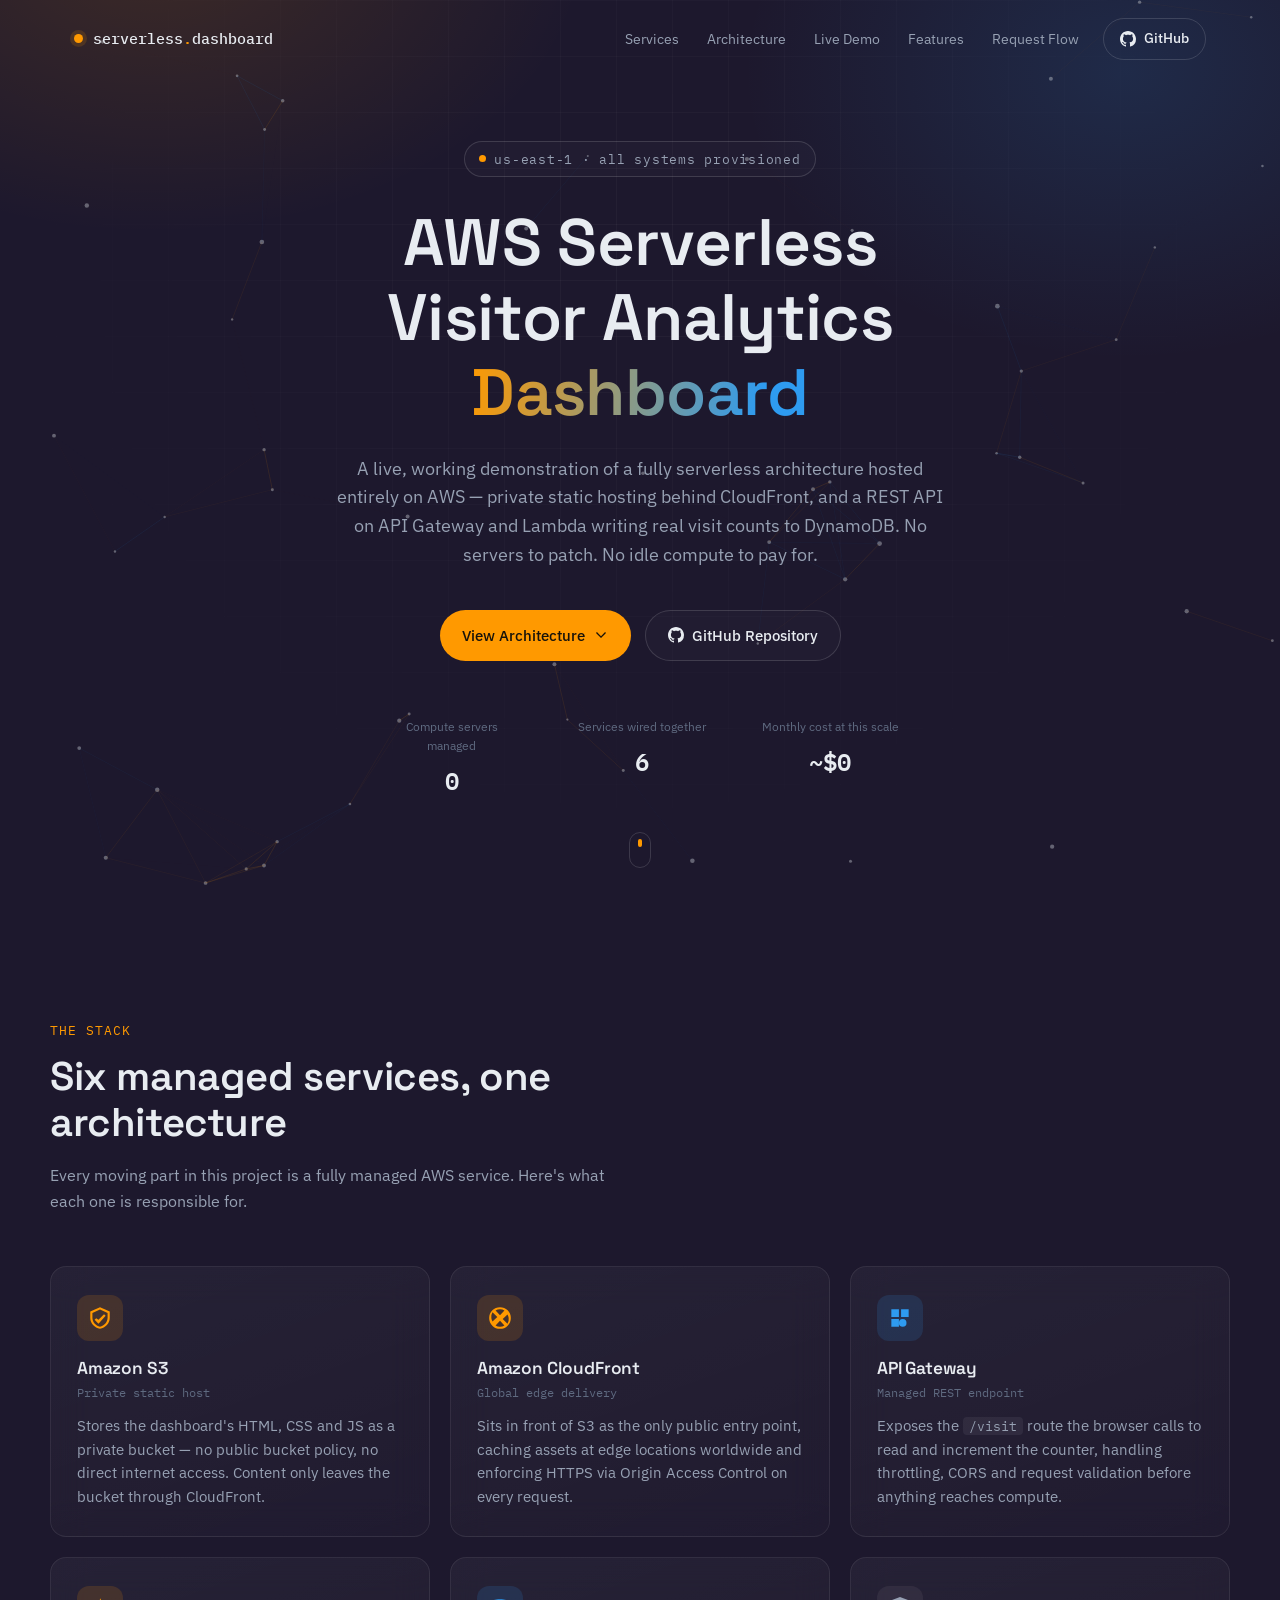
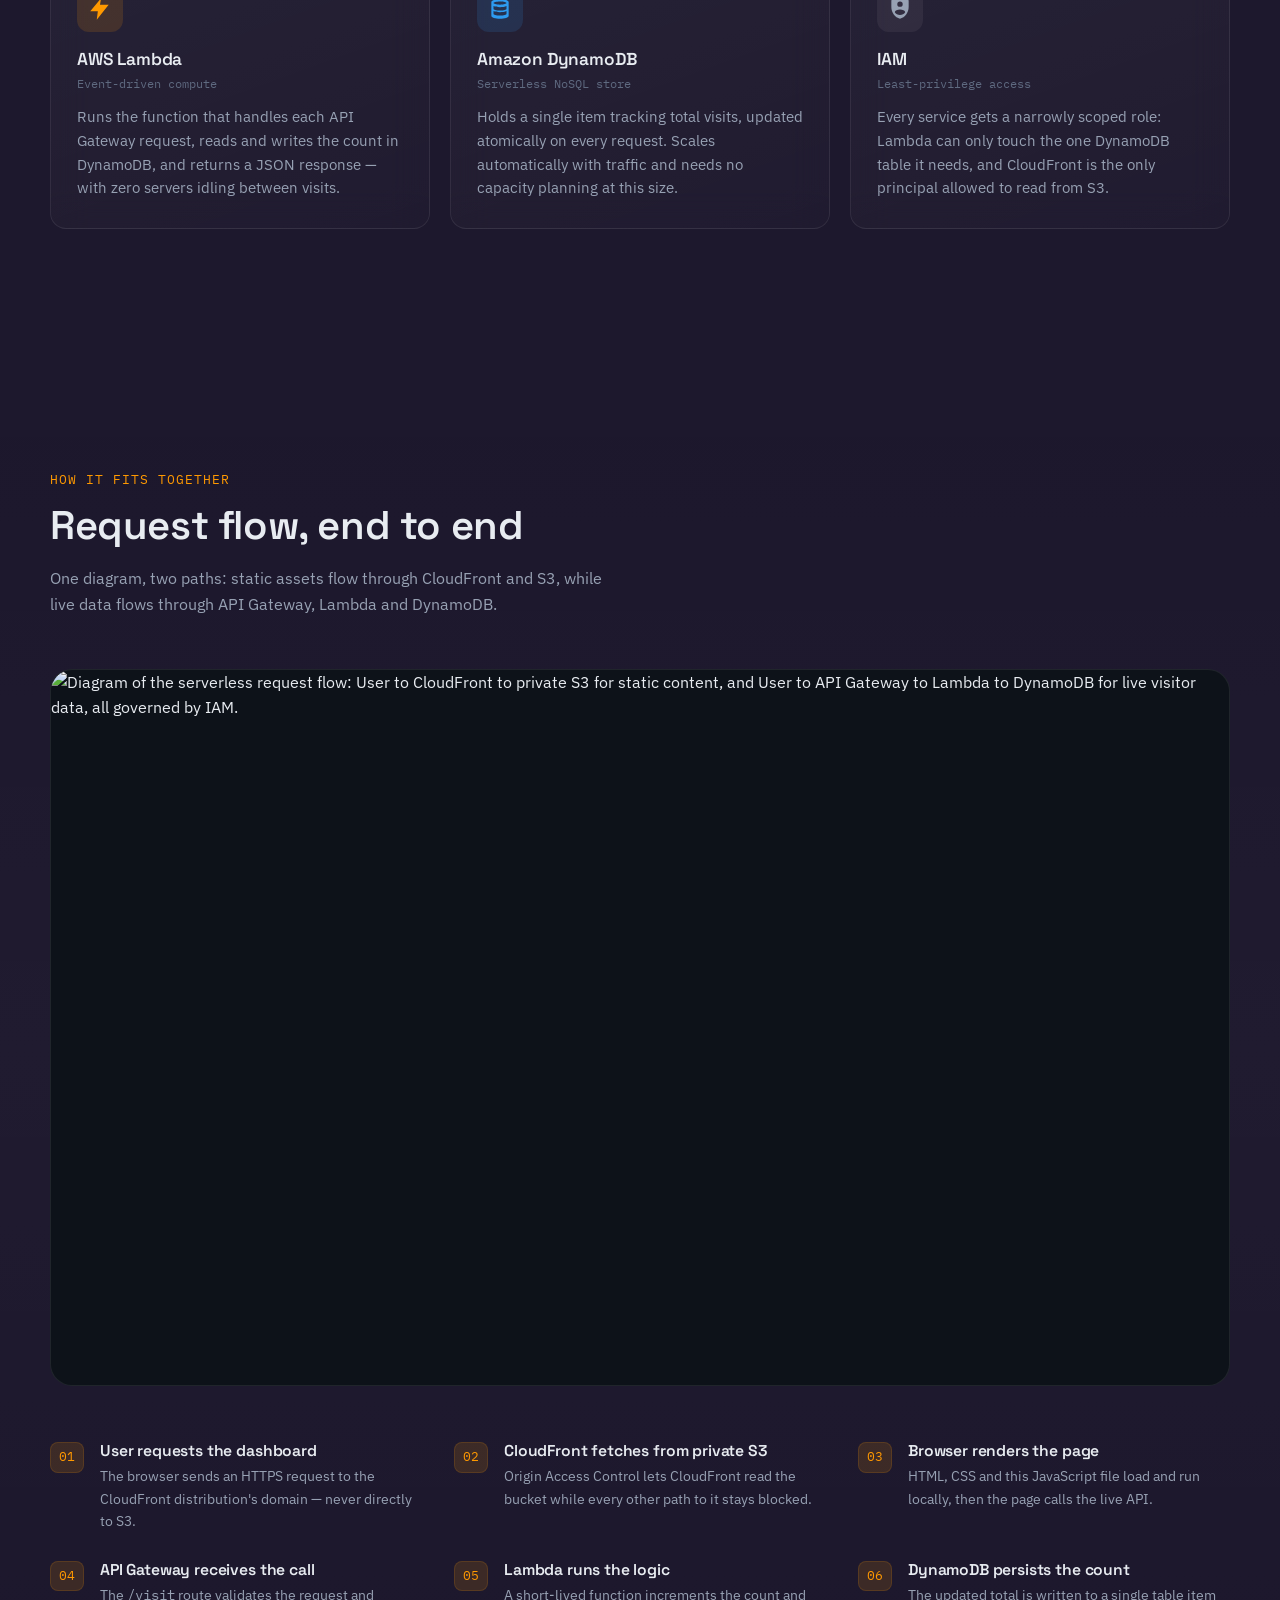
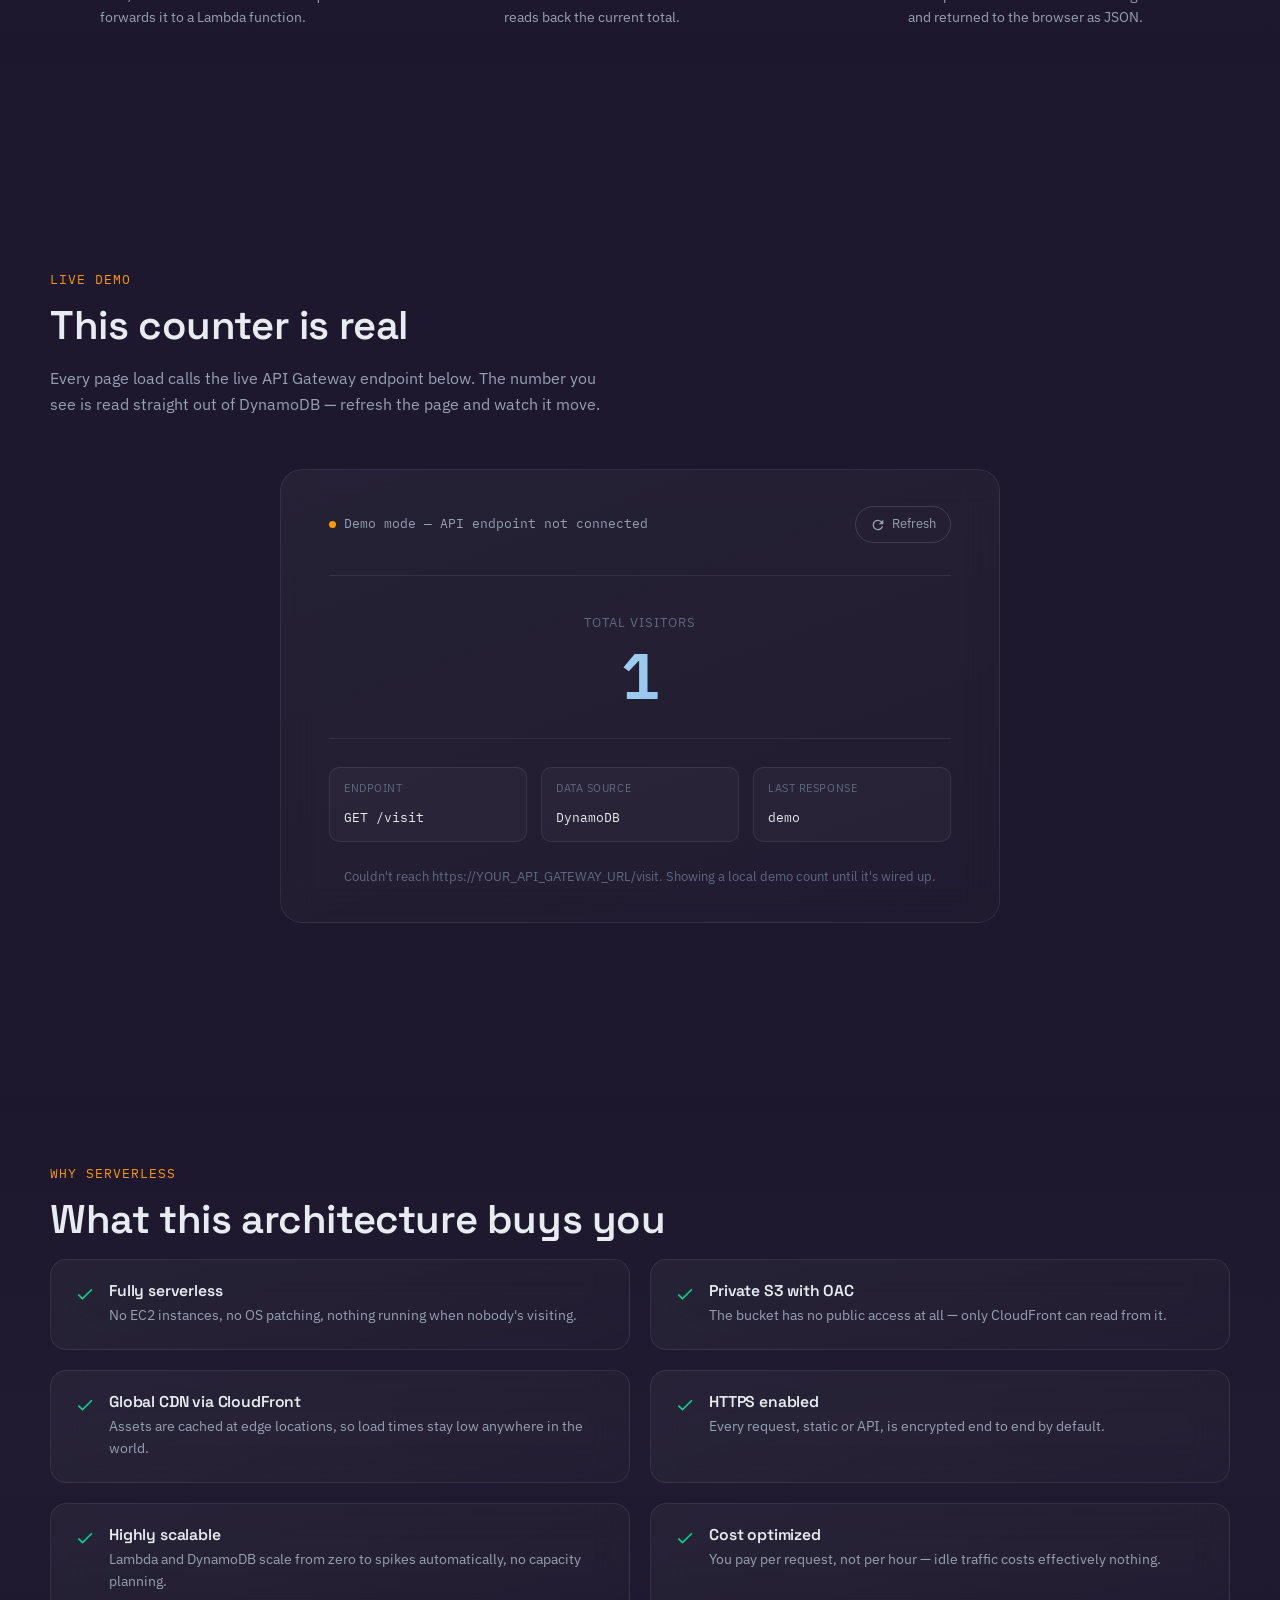
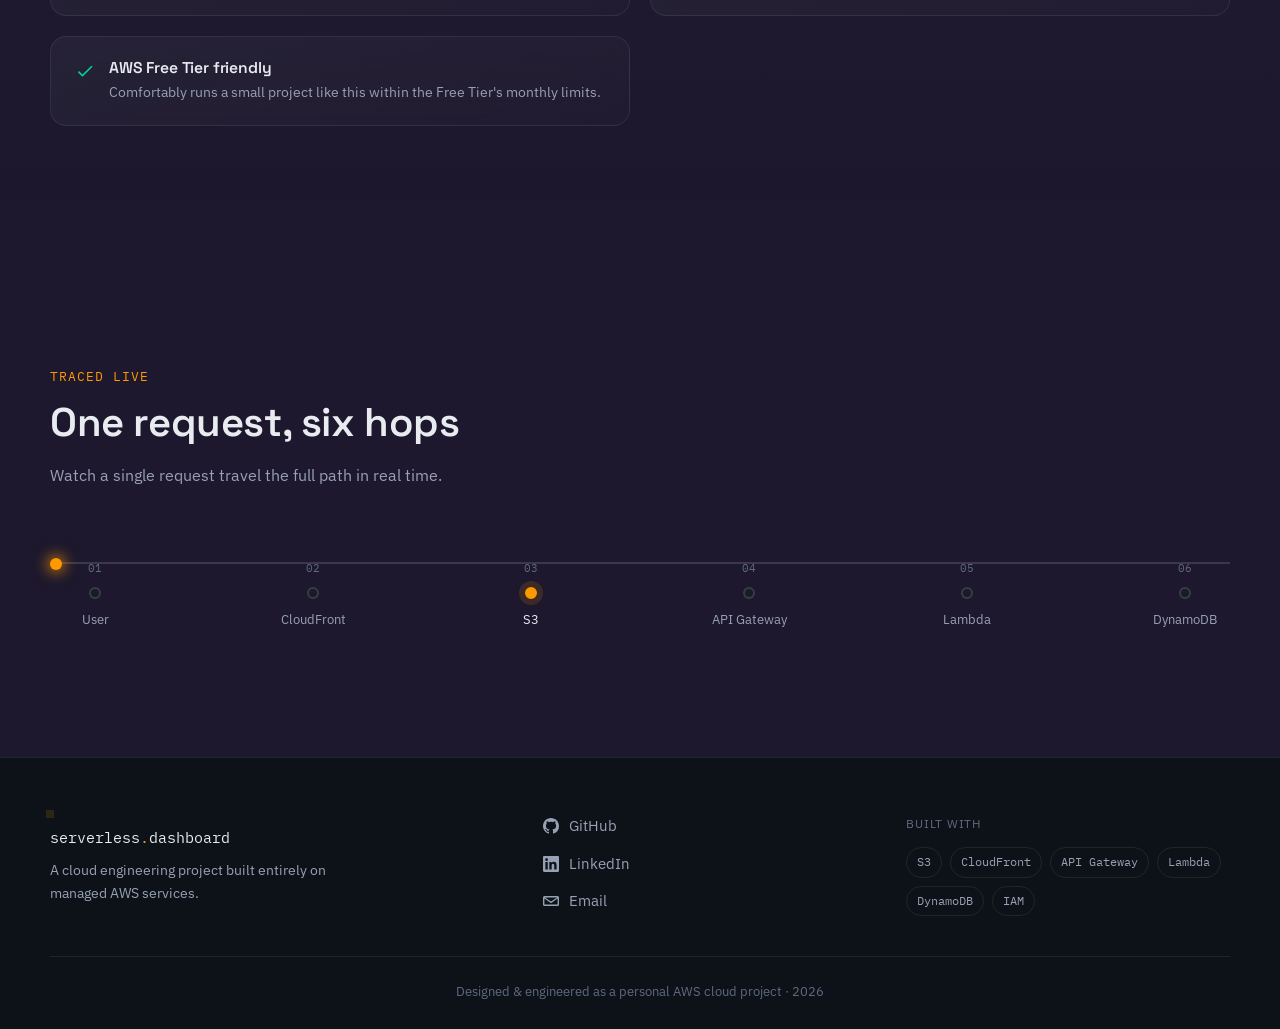
==== commit 7577ba6a: "added new code for serverless web-app" ====
--- a/code-files/index.html
+++ b/code-files/index.html
@@ -38,7 +38,7 @@
         <a href="#features">Features</a>
         <a href="#timeline">Request Flow</a>
       </nav>
-      <a href="#" class="nav-cta" id="nav-github" target="_blank" rel="noopener">
+      <a href="https://github.com/Ayush-Kanoje/Serverless-WebApp-Project-1" class="nav-cta" id="nav-github" target="_blank" rel="noopener">
         <svg viewBox="0 0 16 16" width="16" height="16" fill="currentColor" aria-hidden="true"><path d="M8 0C3.58 0 0 3.58 0 8c0 3.54 2.29 6.53 5.47 7.59.4.07.55-.17.55-.38 0-.19-.01-.82-.01-1.49-2.01.37-2.53-.49-2.69-.94-.09-.23-.48-.94-.82-1.13-.28-.15-.68-.52-.01-.53.63-.01 1.08.58 1.23.82.72 1.21 1.87.87 2.33.66.07-.52.28-.87.51-1.07-1.78-.2-3.64-.89-3.64-3.95 0-.87.31-1.59.82-2.15-.08-.2-.36-1.02.08-2.12 0 0 .67-.21 2.2.82.64-.18 1.32-.27 2-.27.68 0 1.36.09 2 .27 1.53-1.04 2.2-.82 2.2-.82.44 1.1.16 1.92.08 2.12.51.56.82 1.27.82 2.15 0 3.07-1.87 3.75-3.65 3.95.29.25.54.73.54 1.48 0 1.07-.01 1.93-.01 2.2 0 .21.15.46.55.38A8.01 8.01 0 0 0 16 8c0-4.42-3.58-8-8-8Z"/></svg>
         GitHub
       </a>
@@ -70,7 +70,7 @@
           View Architecture
           <svg viewBox="0 0 24 24" width="16" height="16" aria-hidden="true"><path fill="currentColor" d="M12 16.5 4.5 9l1.4-1.4L12 13.7l6.1-6.1L19.5 9z"/></svg>
         </a>
-        <a href="#" class="btn btn-secondary" id="hero-github" target="_blank" rel="noopener">
+        <a href="https://github.com/Ayush-Kanoje/Serverless-WebApp-Project-1" class="btn btn-secondary" id="hero-github" target="_blank" rel="noopener">
           <svg viewBox="0 0 16 16" width="16" height="16" fill="currentColor" aria-hidden="true"><path d="M8 0C3.58 0 0 3.58 0 8c0 3.54 2.29 6.53 5.47 7.59.4.07.55-.17.55-.38 0-.19-.01-.82-.01-1.49-2.01.37-2.53-.49-2.69-.94-.09-.23-.48-.94-.82-1.13-.28-.15-.68-.52-.01-.53.63-.01 1.08.58 1.23.82.72 1.21 1.87.87 2.33.66.07-.52.28-.87.51-1.07-1.78-.2-3.64-.89-3.64-3.95 0-.87.31-1.59.82-2.15-.08-.2-.36-1.02.08-2.12 0 0 .67-.21 2.2.82.64-.18 1.32-.27 2-.27.68 0 1.36.09 2 .27 1.53-1.04 2.2-.82 2.2-.82.44 1.1.16 1.92.08 2.12.51.56.82 1.27.82 2.15 0 3.07-1.87 3.75-3.65 3.95.29.25.54.73.54 1.48 0 1.07-.01 1.93-.01 2.2 0 .21.15.46.55.38A8.01 8.01 0 0 0 16 8c0-4.42-3.58-8-8-8Z"/></svg>
           GitHub Repository
         </a>
@@ -179,7 +179,7 @@
 
         <div class="architecture-frame">
           <img
-            src="architecture.png"
+            src="../image/architecture.png"
             alt="Diagram of the serverless request flow: User to CloudFront to private S3 for static content, and User to API Gateway to Lambda to DynamoDB for live visitor data, all governed by IAM."
             width="1350"
             height="820"
@@ -397,7 +397,7 @@
       </div>
 
       <div class="footer-links">
-        <a href="#" target="_blank" rel="noopener" class="footer-link" id="footer-github">
+        <a href="https://github.com/Ayush-Kanoje/Serverless-WebApp-Project-1" target="_blank" rel="noopener" class="footer-link" id="footer-github">
           <svg viewBox="0 0 16 16" width="16" height="16" fill="currentColor" aria-hidden="true"><path d="M8 0C3.58 0 0 3.58 0 8c0 3.54 2.29 6.53 5.47 7.59.4.07.55-.17.55-.38 0-.19-.01-.82-.01-1.49-2.01.37-2.53-.49-2.69-.94-.09-.23-.48-.94-.82-1.13-.28-.15-.68-.52-.01-.53.63-.01 1.08.58 1.23.82.72 1.21 1.87.87 2.33.66.07-.52.28-.87.51-1.07-1.78-.2-3.64-.89-3.64-3.95 0-.87.31-1.59.82-2.15-.08-.2-.36-1.02.08-2.12 0 0 .67-.21 2.2.82.64-.18 1.32-.27 2-.27.68 0 1.36.09 2 .27 1.53-1.04 2.2-.82 2.2-.82.44 1.1.16 1.92.08 2.12.51.56.82 1.27.82 2.15 0 3.07-1.87 3.75-3.65 3.95.29.25.54.73.54 1.48 0 1.07-.01 1.93-.01 2.2 0 .21.15.46.55.38A8.01 8.01 0 0 0 16 8c0-4.42-3.58-8-8-8Z"/></svg>
           GitHub
         </a>
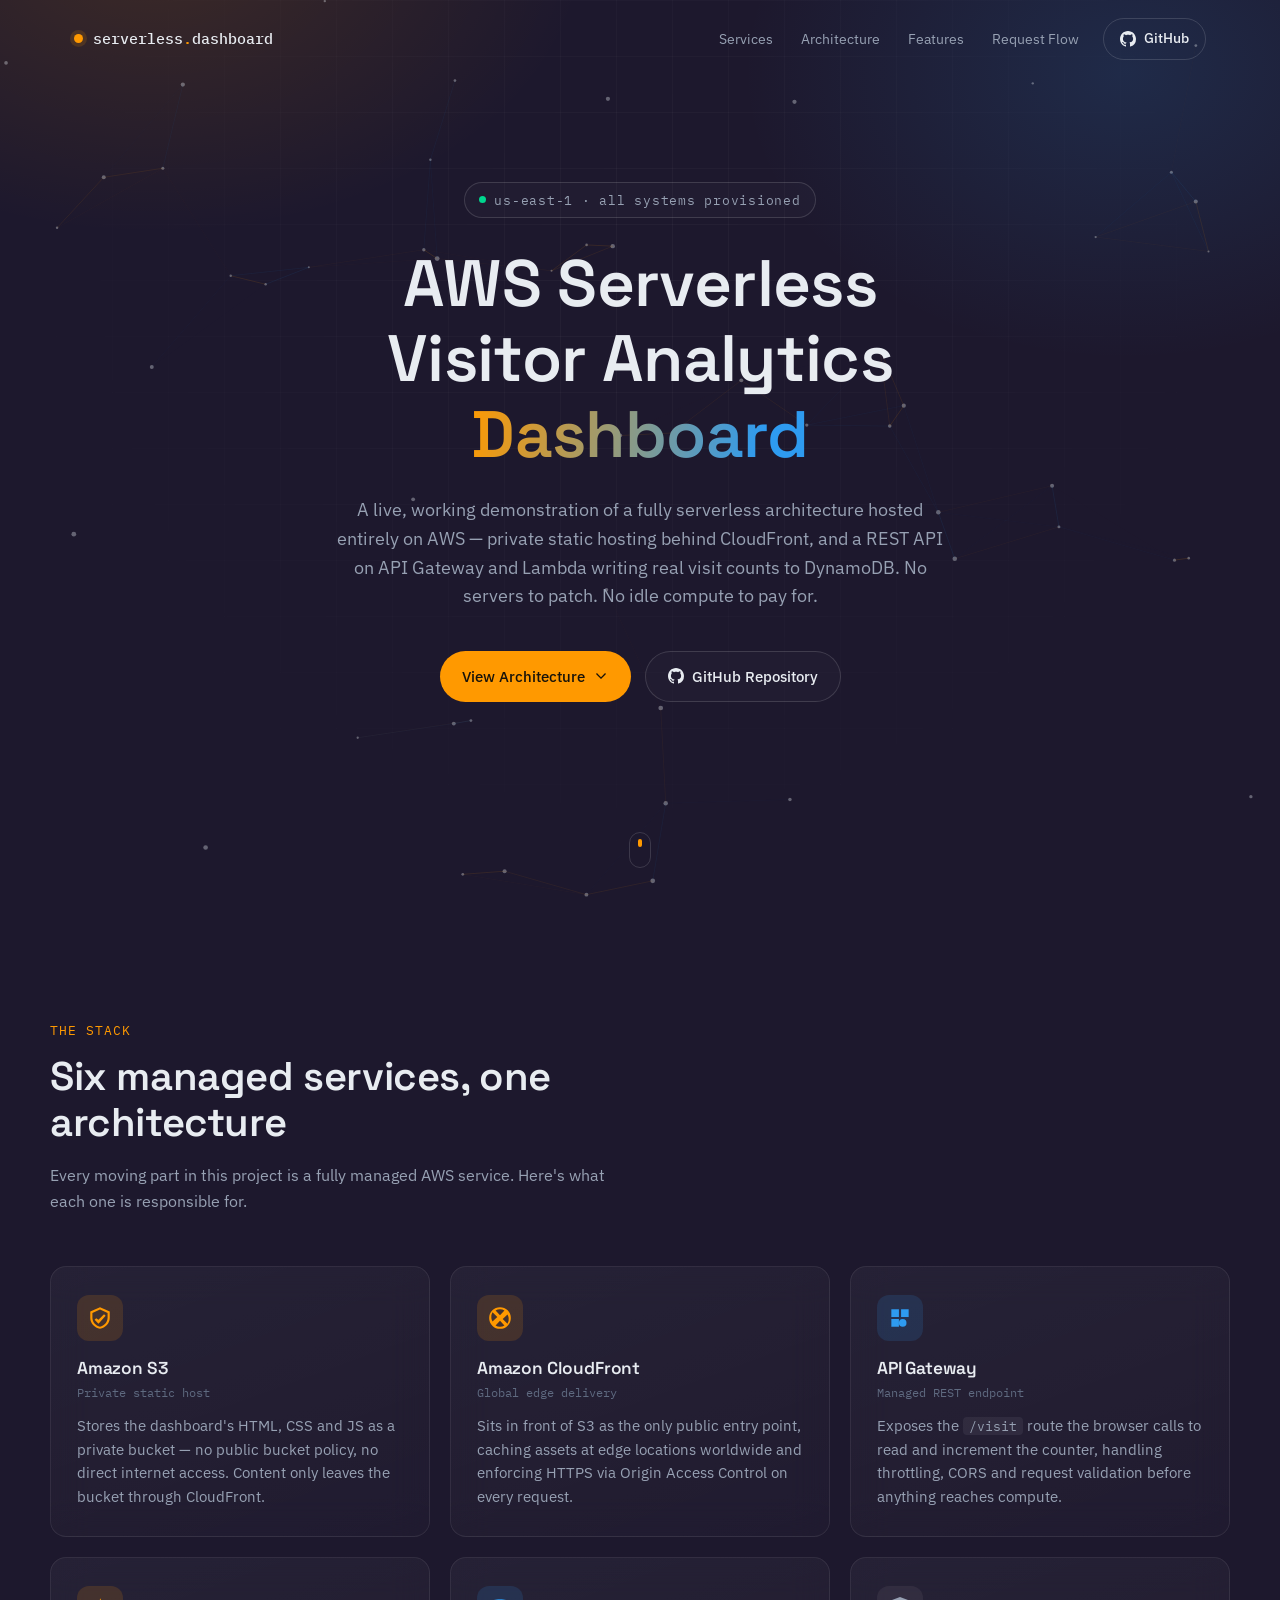
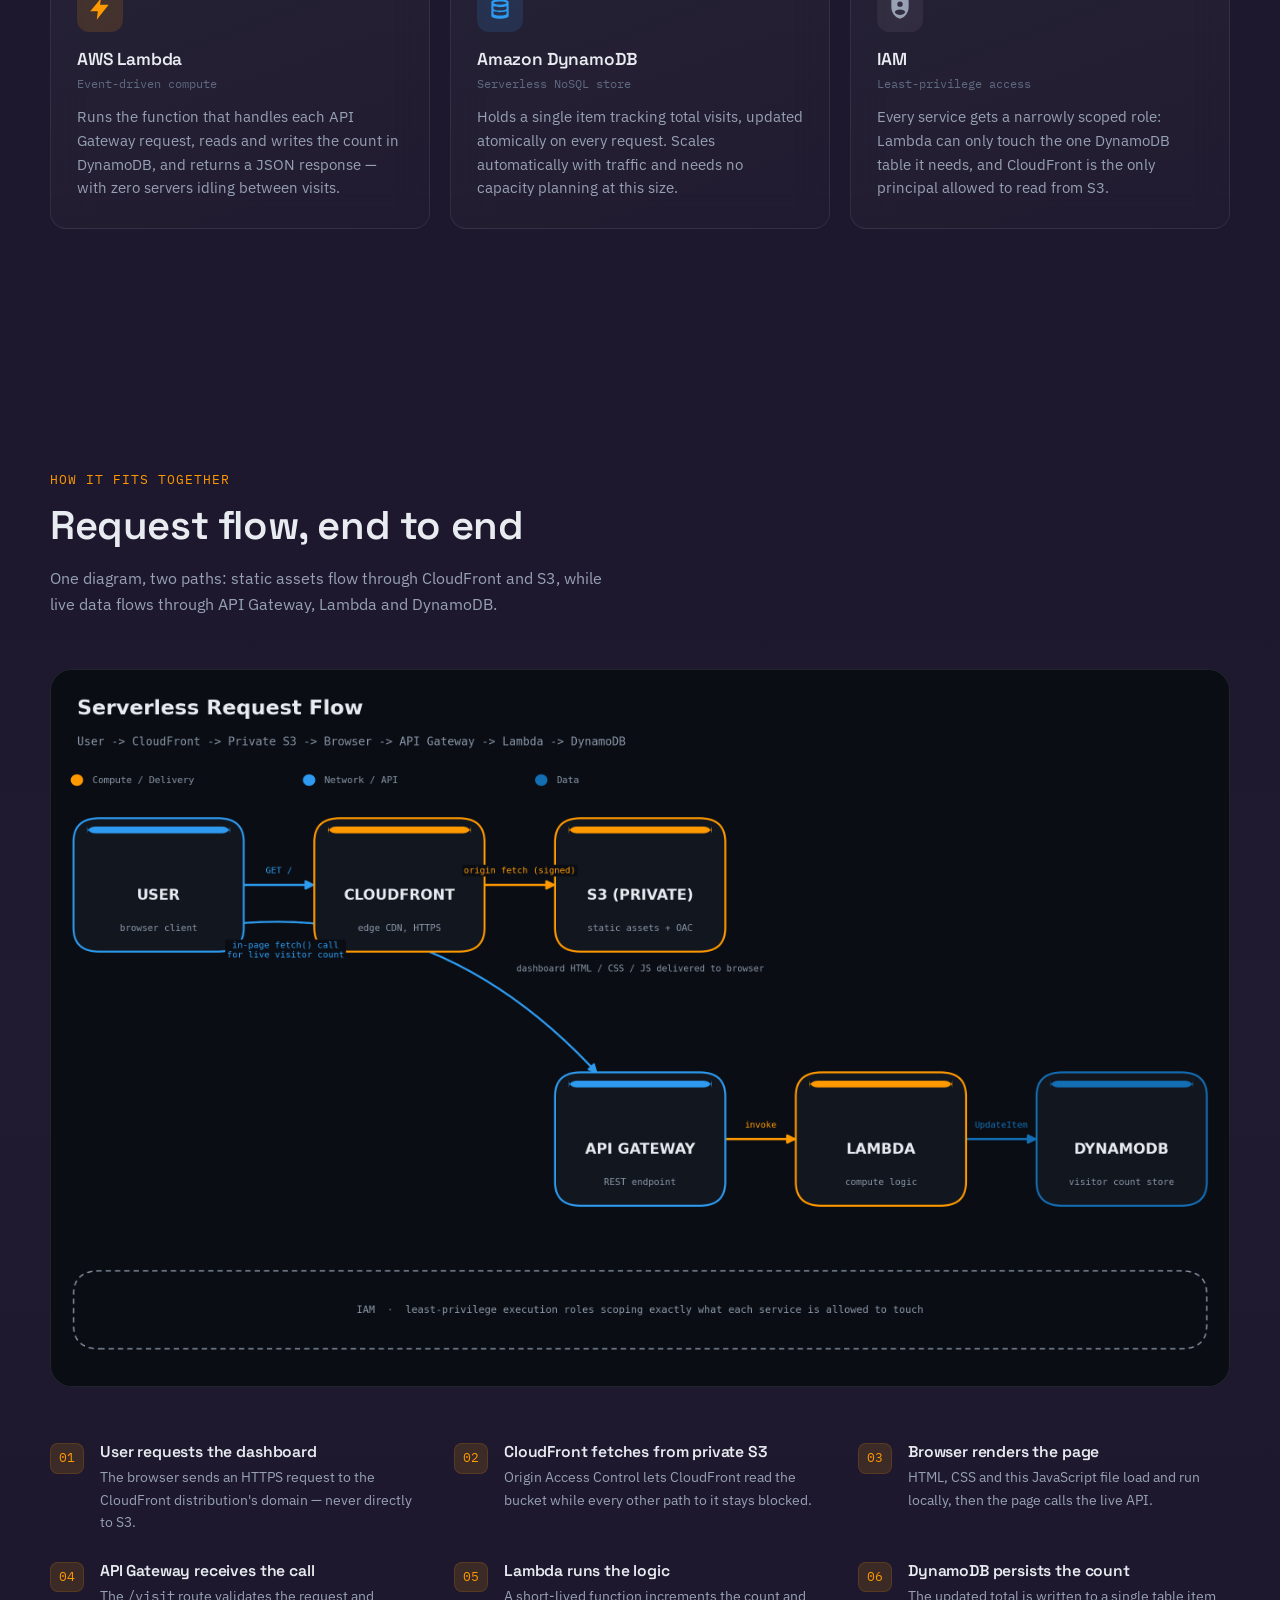
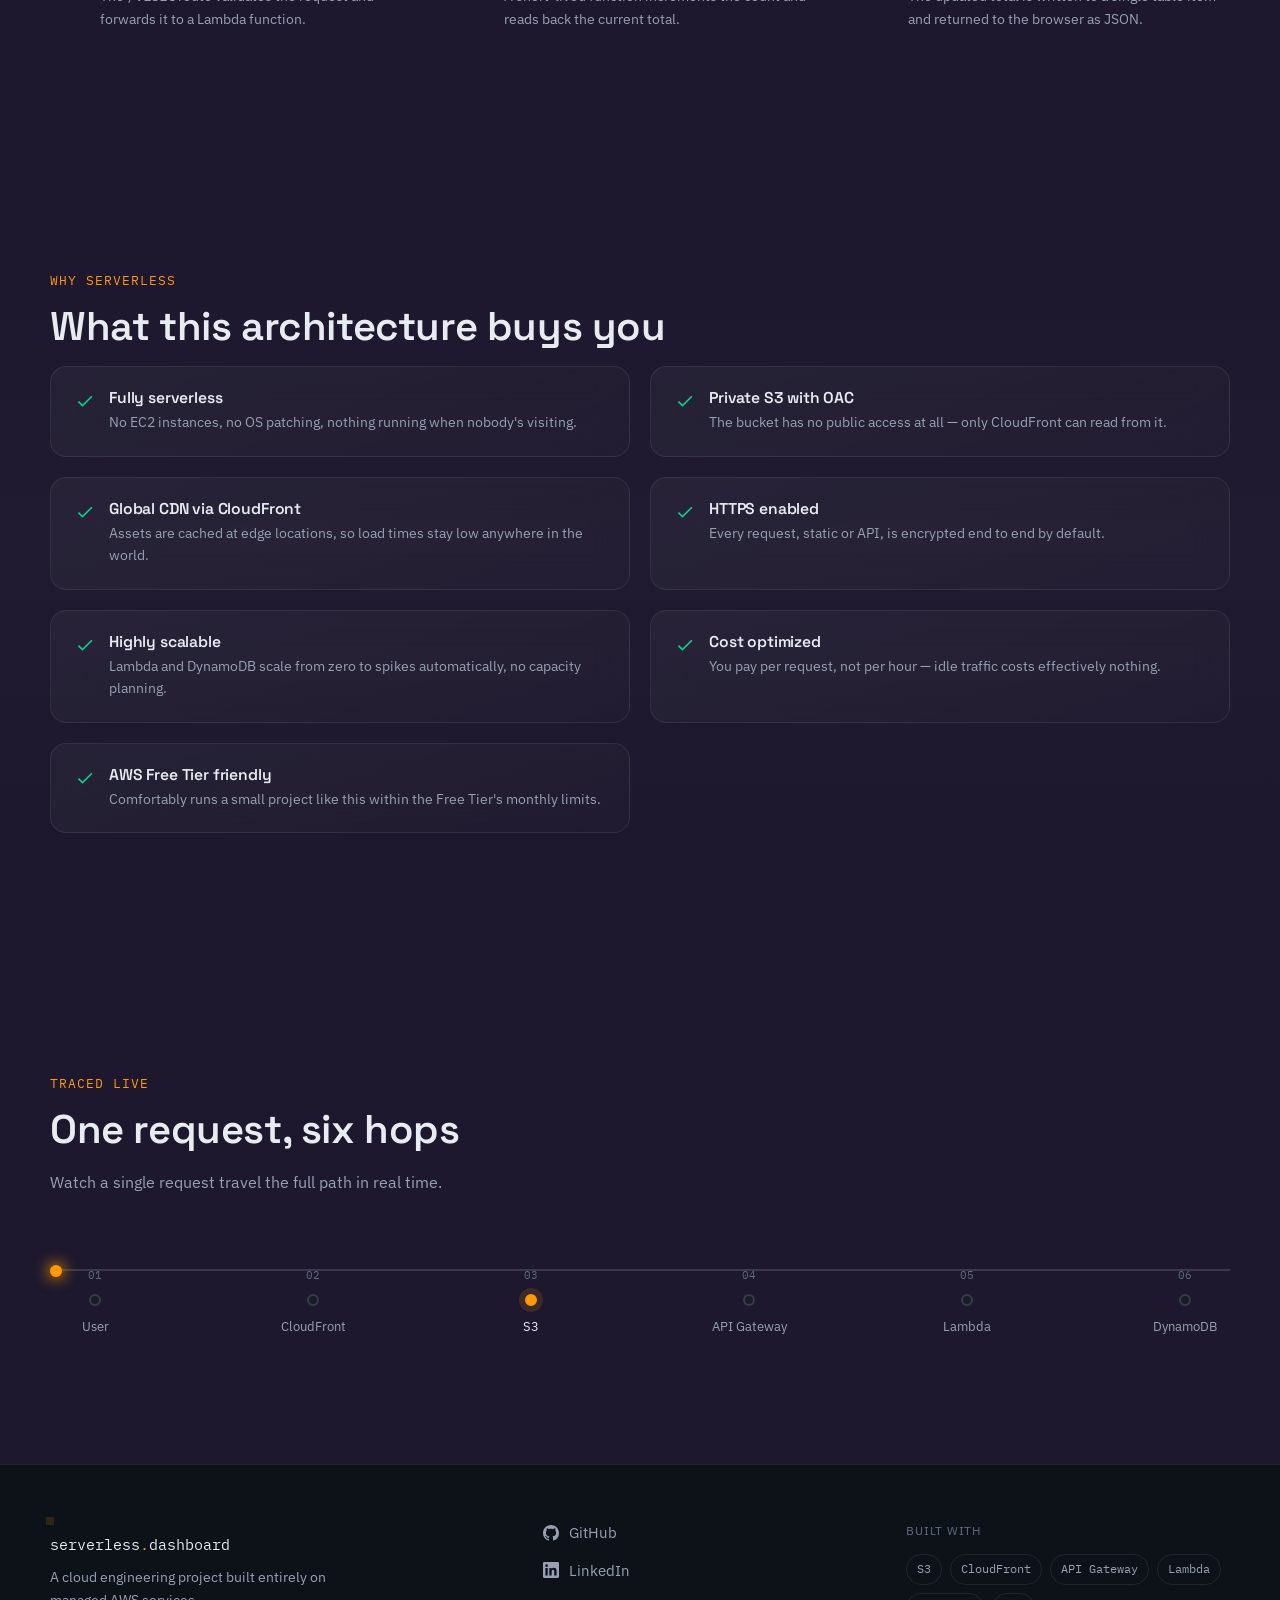
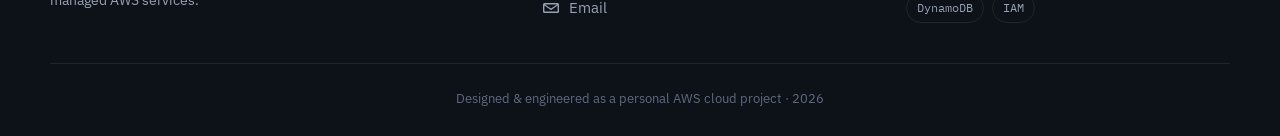
==== commit e3f04a9f: "changes in code" ====
--- a/code-files/index.html
+++ b/code-files/index.html
@@ -34,7 +34,6 @@
       <nav class="nav-links" aria-label="Primary">
         <a href="#services">Services</a>
         <a href="#architecture">Architecture</a>
-        <a href="#live-demo">Live Demo</a>
         <a href="#features">Features</a>
         <a href="#timeline">Request Flow</a>
       </nav>
@@ -75,21 +74,6 @@
           GitHub Repository
         </a>
       </div>
-
-      <dl class="hero-stats">
-        <div class="hero-stat">
-          <dt>Compute servers managed</dt>
-          <dd><span class="mono">0</span></dd>
-        </div>
-        <div class="hero-stat">
-          <dt>Services wired together</dt>
-          <dd><span class="mono">6</span></dd>
-        </div>
-        <div class="hero-stat">
-          <dt>Monthly cost at this scale</dt>
-          <dd><span class="mono">~$0</span></dd>
-        </div>
-      </dl>
     </div>
 
     <a href="#services" class="scroll-cue" aria-label="Scroll to services">
@@ -236,57 +220,6 @@
       </div>
     </section>
 
-    <!-- ================= LIVE VISITOR COUNTER ================= -->
-    <section class="section" id="live-demo">
-      <div class="section-inner">
-        <p class="section-eyebrow">Live demo</p>
-        <h2 class="section-title">This counter is real</h2>
-        <p class="section-lead">
-          Every page load calls the live API Gateway endpoint below. The number
-          you see is read straight out of DynamoDB — refresh the page and watch it move.
-        </p>
-
-        <div class="demo-card">
-          <div class="demo-card-top">
-            <span class="demo-label">
-              <span class="status-dot" id="demo-status-dot"></span>
-              <span id="demo-status-text">Connecting to API&hellip;</span>
-            </span>
-            <button class="btn-refresh" id="refresh-btn" type="button" aria-label="Refresh visitor count">
-              <svg viewBox="0 0 24 24" width="16" height="16" aria-hidden="true"><path fill="currentColor" d="M17.65 6.35A7.95 7.95 0 0 0 12 4a8 8 0 1 0 7.74 10h-2.09A6 6 0 1 1 12 6a5.94 5.94 0 0 1 4.22 1.78L13 11h7V4l-2.35 2.35Z"/></svg>
-              Refresh
-            </button>
-          </div>
-
-          <div class="demo-count-wrap">
-            <p class="demo-count-label">Total visitors</p>
-            <p class="demo-count">
-              <span id="visitor-count">Loading&hellip;</span>
-            </p>
-          </div>
-
-          <div class="demo-meta">
-            <div class="demo-meta-item">
-              <span class="demo-meta-key">Endpoint</span>
-              <code class="demo-meta-val">GET /visit</code>
-            </div>
-            <div class="demo-meta-item">
-              <span class="demo-meta-key">Data source</span>
-              <code class="demo-meta-val">DynamoDB</code>
-            </div>
-            <div class="demo-meta-item">
-              <span class="demo-meta-key">Last response</span>
-              <code class="demo-meta-val" id="demo-latency">&mdash;</code>
-            </div>
-          </div>
-
-          <p class="demo-note" id="demo-note">
-            Point <code>script.js</code> at your own API Gateway URL to make this live on your deployment.
-          </p>
-        </div>
-      </div>
-    </section>
-
     <!-- ================= FEATURES ================= -->
     <section class="section section-alt" id="features">
       <div class="section-inner">
--- a/code-files/style.css
+++ b/code-files/style.css
@@ -371,28 +371,6 @@
   transform: translateY(-2px);
 }
 
-.hero-stats {
-  display: flex;
-  justify-content: center;
-  gap: clamp(24px, 5vw, 56px);
-  flex-wrap: wrap;
-  opacity: 0;
-  animation: rise 0.8s var(--ease) 0.58s forwards;
-}
-.hero-stat { text-align: center; }
-.hero-stat dt {
-  font-size: 12px;
-  color: var(--text-tertiary);
-  margin-bottom: 6px;
-  max-width: 140px;
-}
-.hero-stat dd {
-  font-family: var(--font-mono);
-  font-size: 1.5rem;
-  font-weight: 600;
-  color: var(--text-primary);
-}
-
 @keyframes rise {
   from { opacity: 0; transform: translateY(16px); }
   to   { opacity: 1; transform: translateY(0); }
@@ -470,7 +448,7 @@
   gap: 20px;
 }
 
-.service-card, .feature-card, .demo-card {
+.service-card, .feature-card {
   background: linear-gradient(160deg, rgba(255,255,255,0.045), rgba(255,255,255,0.015));
   border: 1px solid var(--border-glass);
   border-radius: var(--radius-md);
@@ -551,105 +529,6 @@
 }
 .flow-steps h4 { font-size: 0.98rem; margin-bottom: 5px; }
 .flow-steps p { color: var(--text-secondary); font-size: 0.88rem; }
-
-/* =========================================================================
-   Live demo card
-   ========================================================================= */
-.demo-card {
-  padding: 36px clamp(24px, 5vw, 48px);
-  border-radius: var(--radius-lg);
-  max-width: 720px;
-  margin: 0 auto;
-}
-.demo-card-top {
-  display: flex;
-  align-items: center;
-  justify-content: space-between;
-  margin-bottom: 32px;
-  flex-wrap: wrap;
-  gap: 12px;
-}
-.demo-label {
-  display: flex;
-  align-items: center;
-  gap: 8px;
-  font-family: var(--font-mono);
-  font-size: 13px;
-  color: var(--text-secondary);
-}
-.btn-refresh {
-  display: flex;
-  align-items: center;
-  gap: 6px;
-  font-size: 13px;
-  color: var(--text-secondary);
-  border: 1px solid var(--border-glass-strong);
-  padding: 7px 14px;
-  border-radius: 100px;
-  transition: color 0.2s var(--ease), border-color 0.2s var(--ease), transform 0.2s var(--ease);
-}
-.btn-refresh:hover { color: var(--text-primary); border-color: var(--blue); }
-.btn-refresh.is-spinning svg { animation: spin 0.7s linear; }
-@keyframes spin { to { transform: rotate(360deg); } }
-
-.demo-count-wrap {
-  text-align: center;
-  padding: 36px 0 32px;
-  border-top: 1px solid var(--border-glass);
-  border-bottom: 1px solid var(--border-glass);
-  margin-bottom: 28px;
-}
-.demo-count-label {
-  font-size: 12.5px;
-  text-transform: uppercase;
-  letter-spacing: 0.08em;
-  color: var(--text-tertiary);
-  margin-bottom: 10px;
-}
-.demo-count {
-  font-family: var(--font-mono);
-  font-size: clamp(2.6rem, 8vw, 4rem);
-  font-weight: 600;
-  background: linear-gradient(100deg, var(--text-primary), var(--blue) 120%);
-  -webkit-background-clip: text;
-  background-clip: text;
-  color: transparent;
-  line-height: 1;
-}
-.demo-count.is-error { background: none; color: var(--orange); font-size: clamp(1.1rem, 3vw, 1.4rem); }
-
-.demo-meta {
-  display: grid;
-  grid-template-columns: repeat(3, 1fr);
-  gap: 14px;
-  margin-bottom: 24px;
-}
-.demo-meta-item {
-  background: rgba(255,255,255,0.03);
-  border: 1px solid var(--border-glass);
-  border-radius: var(--radius-sm);
-  padding: 12px 14px;
-}
-.demo-meta-key {
-  display: block;
-  font-size: 11px;
-  color: var(--text-tertiary);
-  text-transform: uppercase;
-  letter-spacing: 0.05em;
-  margin-bottom: 6px;
-}
-.demo-meta-val { font-size: 12.5px; color: var(--text-primary); }
-
-.demo-note {
-  font-size: 12.5px;
-  color: var(--text-tertiary);
-  text-align: center;
-}
-.demo-note code {
-  background: rgba(255,255,255,0.06);
-  padding: 1px 6px;
-  border-radius: 4px;
-}
 
 /* =========================================================================
    Feature cards
@@ -837,13 +716,10 @@
   }
 
   .hero { padding-top: 120px; }
-  .hero-stats { gap: 28px; }
 
   .card-grid { grid-template-columns: 1fr; }
   .flow-steps { grid-template-columns: 1fr; }
   .features-grid { grid-template-columns: 1fr; }
-
-  .demo-meta { grid-template-columns: 1fr; }
 
   .timeline {
     flex-direction: column;
@@ -870,5 +746,4 @@
 @media (max-width: 480px) {
   .hero-title { font-size: 2rem; }
   .btn { padding: 12px 18px; font-size: 13.5px; }
-  .demo-card { padding: 28px 20px; }
-}
+}
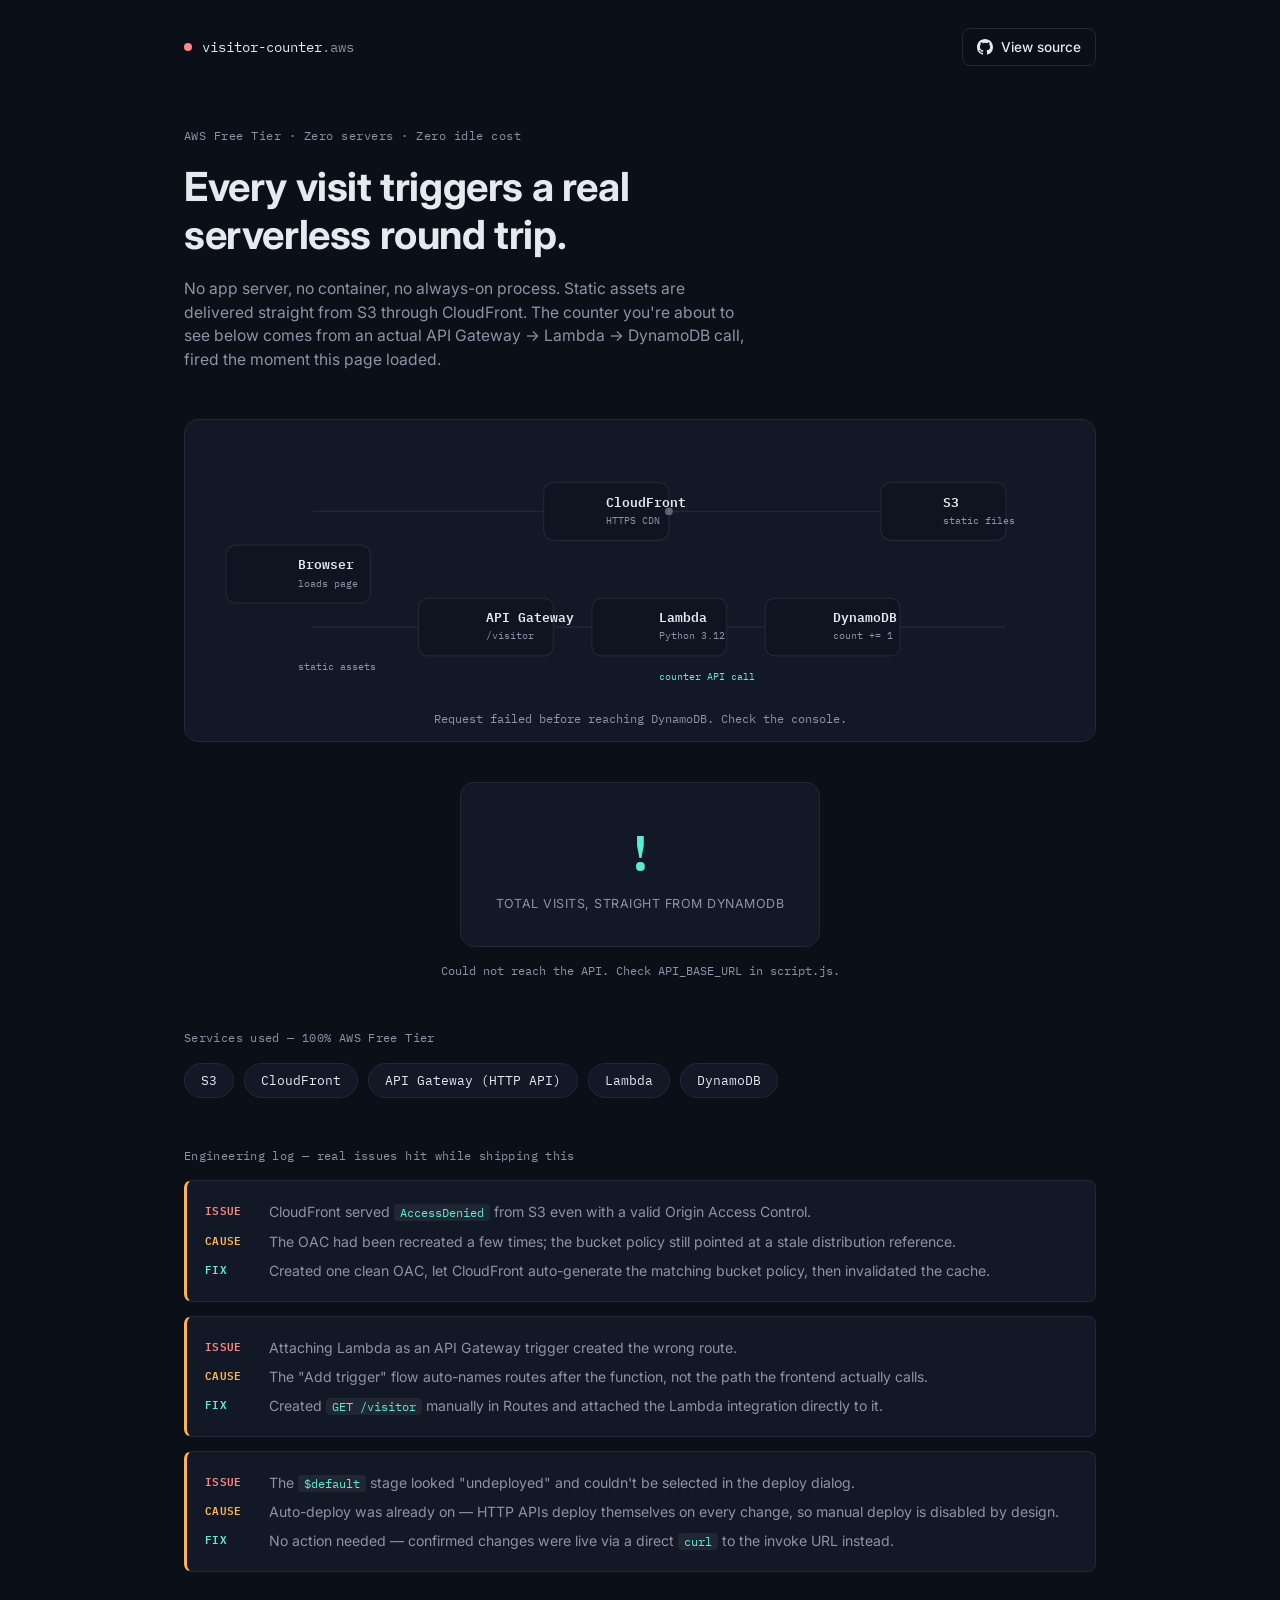
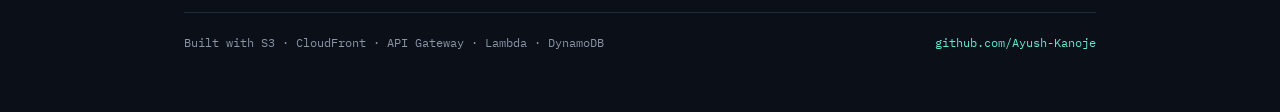
==== commit 575f0d13: "added new code" ====
--- a/code-files/index.html
+++ b/code-files/index.html
@@ -3,358 +3,166 @@
 <head>
   <meta charset="UTF-8" />
   <meta name="viewport" content="width=device-width, initial-scale=1.0" />
-  <title>AWS Serverless Visitor Analytics Dashboard</title>
-  <meta name="description" content="A live demonstration of a fully serverless architecture on AWS — S3, CloudFront, API Gateway, Lambda, DynamoDB and IAM working together." />
-
-  <!-- Typefaces: Space Grotesk for display, IBM Plex Sans for body, IBM Plex Mono for data/console text -->
-  <link rel="preconnect" href="https://fonts.googleapis.com">
-  <link rel="preconnect" href="https://fonts.gstatic.com" crossorigin>
-  <link href="https://fonts.googleapis.com/css2?family=Space+Grotesk:wght@500;600;700&family=IBM+Plex+Sans:wght@400;500;600&family=IBM+Plex+Mono:wght@400;500;600&display=swap" rel="stylesheet">
-
+  <title>Serverless Visitor Counter — AWS Architecture</title>
+  <link rel="preconnect" href="https://fonts.googleapis.com" />
+  <link rel="preconnect" href="https://fonts.gstatic.com" crossorigin />
+  <link href="https://fonts.googleapis.com/css2?family=IBM+Plex+Mono:wght@400;500;600&family=Inter:wght@400;500;600;700&display=swap" rel="stylesheet" />
   <link rel="stylesheet" href="style.css" />
 </head>
 <body>
+  <div class="page">
 
-  <!-- ================= LOADING SCREEN ================= -->
-  <div id="preloader" aria-hidden="true">
-    <div class="preloader-inner">
-      <span class="preloader-bracket">[</span>
-      <span class="preloader-text" id="preloader-text">INITIALIZING STACK</span>
-      <span class="preloader-bracket">]</span>
-    </div>
-  </div>
+    <!-- ============ TOP BAR ============ -->
+    <header class="topbar">
+      <div class="brand">
+        <span class="dot" id="status-dot"></span>
+        <span class="brand-text">visitor-counter<span class="brand-dim">.aws</span></span>
+      </div>
+      <a class="gh-btn" href="https://github.com/Ayush-Kanoje" target="_blank" rel="noopener">
+        <svg width="16" height="16" viewBox="0 0 16 16" fill="currentColor" aria-hidden="true">
+          <path d="M8 0C3.58 0 0 3.58 0 8a8 8 0 0 0 5.47 7.59c.4.07.55-.17.55-.38
+                   0-.19-.01-.82-.01-1.49-2.01.37-2.53-.49-2.69-.94-.09-.23-.48-.94-.82-1.13
+                   -.28-.15-.68-.52-.01-.53.63-.01 1.08.58 1.23.82.72 1.21 1.87.87 2.33.66
+                   .07-.52.28-.87.51-1.07-1.78-.2-3.64-.89-3.64-3.95 0-.87.31-1.59.82-2.15
+                   -.08-.2-.36-1.02.08-2.12 0 0 .67-.21 2.2.82a7.5 7.5 0 0 1 4 0c1.53-1.04
+                   2.2-.82 2.2-.82.44 1.1.16 1.92.08 2.12.51.56.82 1.27.82 2.15 0 3.07-1.87
+                   3.75-3.65 3.95.29.25.54.73.54 1.48 0 1.07-.01 1.93-.01 2.2 0 .21.15.46.55.38
+                   A8 8 0 0 0 16 8c0-4.42-3.58-8-8-8Z"/>
+        </svg>
+        View source
+      </a>
+    </header>
 
-  <!-- ================= NAV ================= -->
-  <header class="nav" id="nav">
-    <div class="nav-inner">
-      <a href="#top" class="nav-brand">
-        <span class="nav-brand-dot" aria-hidden="true"></span>
-        <span class="nav-brand-text">serverless<em>.</em>dashboard</span>
-      </a>
-      <nav class="nav-links" aria-label="Primary">
-        <a href="#services">Services</a>
-        <a href="#architecture">Architecture</a>
-        <a href="#features">Features</a>
-        <a href="#timeline">Request Flow</a>
-      </nav>
-      <a href="https://github.com/Ayush-Kanoje/Serverless-WebApp-Project-1" class="nav-cta" id="nav-github" target="_blank" rel="noopener">
-        <svg viewBox="0 0 16 16" width="16" height="16" fill="currentColor" aria-hidden="true"><path d="M8 0C3.58 0 0 3.58 0 8c0 3.54 2.29 6.53 5.47 7.59.4.07.55-.17.55-.38 0-.19-.01-.82-.01-1.49-2.01.37-2.53-.49-2.69-.94-.09-.23-.48-.94-.82-1.13-.28-.15-.68-.52-.01-.53.63-.01 1.08.58 1.23.82.72 1.21 1.87.87 2.33.66.07-.52.28-.87.51-1.07-1.78-.2-3.64-.89-3.64-3.95 0-.87.31-1.59.82-2.15-.08-.2-.36-1.02.08-2.12 0 0 .67-.21 2.2.82.64-.18 1.32-.27 2-.27.68 0 1.36.09 2 .27 1.53-1.04 2.2-.82 2.2-.82.44 1.1.16 1.92.08 2.12.51.56.82 1.27.82 2.15 0 3.07-1.87 3.75-3.65 3.95.29.25.54.73.54 1.48 0 1.07-.01 1.93-.01 2.2 0 .21.15.46.55.38A8.01 8.01 0 0 0 16 8c0-4.42-3.58-8-8-8Z"/></svg>
-        GitHub
-      </a>
-      <button class="nav-toggle" id="nav-toggle" aria-label="Toggle menu" aria-expanded="false">
-        <span></span><span></span><span></span>
-      </button>
-    </div>
-  </header>
+    <main>
+      <!-- ============ HERO ============ -->
+      <section class="hero">
+        <p class="eyebrow">AWS Free Tier &middot; Zero servers &middot; Zero idle cost</p>
+        <h1>Every visit triggers a real<br />serverless round trip.</h1>
+        <p class="hero-sub">
+          No app server, no container, no always-on process. Static assets are delivered
+          straight from S3 through CloudFront. The counter you're about to see below comes
+          from an actual API Gateway → Lambda → DynamoDB call, fired the moment this page loaded.
+        </p>
+      </section>
 
-  <!-- ================= HERO ================= -->
-  <section class="hero" id="top">
-    <canvas id="hero-canvas" aria-hidden="true"></canvas>
-    <div class="hero-grid-overlay" aria-hidden="true"></div>
+      <!-- ============ REQUEST TRACE DIAGRAM ============ -->
+      <section class="trace-section" aria-label="Request path diagram">
+        <svg id="trace-svg" viewBox="0 0 920 260" xmlns="http://www.w3.org/2000/svg" role="img" aria-labelledby="trace-title">
+          <title id="trace-title">Request path from browser through AWS services</title>
 
-    <div class="hero-content">
-      <p class="eyebrow"><span class="status-dot" id="hero-status-dot"></span>us-east-1 &middot; all systems provisioned</p>
-      <h1 class="hero-title">
-        AWS Serverless<br />
-        Visitor Analytics <span class="text-gradient">Dashboard</span>
-      </h1>
-      <p class="hero-subtitle">
-        A live, working demonstration of a fully serverless architecture hosted
-        entirely on AWS — private static hosting behind CloudFront, and a
-        REST API on API Gateway and Lambda writing real visit counts to DynamoDB.
-        No servers to patch. No idle compute to pay for.
-      </p>
-      <div class="hero-actions">
-        <a href="#architecture" class="btn btn-primary">
-          View Architecture
-          <svg viewBox="0 0 24 24" width="16" height="16" aria-hidden="true"><path fill="currentColor" d="M12 16.5 4.5 9l1.4-1.4L12 13.7l6.1-6.1L19.5 9z"/></svg>
-        </a>
-        <a href="https://github.com/Ayush-Kanoje/Serverless-WebApp-Project-1" class="btn btn-secondary" id="hero-github" target="_blank" rel="noopener">
-          <svg viewBox="0 0 16 16" width="16" height="16" fill="currentColor" aria-hidden="true"><path d="M8 0C3.58 0 0 3.58 0 8c0 3.54 2.29 6.53 5.47 7.59.4.07.55-.17.55-.38 0-.19-.01-.82-.01-1.49-2.01.37-2.53-.49-2.69-.94-.09-.23-.48-.94-.82-1.13-.28-.15-.68-.52-.01-.53.63-.01 1.08.58 1.23.82.72 1.21 1.87.87 2.33.66.07-.52.28-.87.51-1.07-1.78-.2-3.64-.89-3.64-3.95 0-.87.31-1.59.82-2.15-.08-.2-.36-1.02.08-2.12 0 0 .67-.21 2.2.82.64-.18 1.32-.27 2-.27.68 0 1.36.09 2 .27 1.53-1.04 2.2-.82 2.2-.82.44 1.1.16 1.92.08 2.12.51.56.82 1.27.82 2.15 0 3.07-1.87 3.75-3.65 3.95.29.25.54.73.54 1.48 0 1.07-.01 1.93-.01 2.2 0 .21.15.46.55.38A8.01 8.01 0 0 0 16 8c0-4.42-3.58-8-8-8Z"/></svg>
-          GitHub Repository
-        </a>
-      </div>
-    </div>
+          <!-- connecting lines -->
+          <path id="path-assets" class="trace-line" d="M 120 70 H 420" />
+          <path id="path-api-1"  class="trace-line" d="M 120 190 H 300" />
+          <path id="path-api-2"  class="trace-line" d="M 300 190 H 480" />
+          <path id="path-api-3"  class="trace-line" d="M 480 190 H 660" />
+          <path id="path-api-4"  class="trace-line" d="M 660 190 H 840" />
 
-    <a href="#services" class="scroll-cue" aria-label="Scroll to services">
-      <span></span>
-    </a>
-  </section>
+          <!-- traveling pulse dots (hidden until JS fires them) -->
+          <circle id="pulse-assets" class="pulse" r="5" cx="120" cy="70" />
+          <circle id="pulse-api" class="pulse pulse-accent" r="5" cx="120" cy="190" />
 
-  <main>
-    <!-- ================= AWS SERVICES ================= -->
-    <section class="section" id="services">
-      <div class="section-inner">
-        <p class="section-eyebrow">The stack</p>
-        <h2 class="section-title">Six managed services, one architecture</h2>
-        <p class="section-lead">
-          Every moving part in this project is a fully managed AWS service.
-          Here's what each one is responsible for.
-        </p>
+          <!-- Node: Browser -->
+          <g class="node">
+            <rect x="30" y="105" width="150" height="60" rx="10" />
+            <text x="105" y="130" class="node-title">Browser</text>
+            <text x="105" y="148" class="node-sub">loads page</text>
+          </g>
 
-        <div class="card-grid" id="services-grid">
-          <!-- Cards injected/enhanced via script.js for stagger animation, static markup below for no-JS fallback -->
-          <article class="service-card" data-accent="orange">
-            <div class="service-icon" aria-hidden="true">
-              <svg viewBox="0 0 24 24" width="26" height="26"><path fill="currentColor" d="M12 2 3 6v6c0 5 4 9 9 10 5-1 9-5 9-10V6l-9-4Zm0 2.2 7 3.1v4.5c0 4-3 7.3-7 8.2-4-.9-7-4.2-7-8.2V7.3l7-3.1Z"/><path fill="currentColor" d="M8.5 12.2 7 13.7l3.6 3.6L17.2 10 15.7 8.5l-5.1 5.1z"/></svg>
-            </div>
-            <h3>Amazon S3</h3>
-            <p class="service-role">Private static host</p>
-            <p>Stores the dashboard's HTML, CSS and JS as a private bucket — no public bucket policy, no direct internet access. Content only leaves the bucket through CloudFront.</p>
-          </article>
+          <!-- Node: CloudFront -->
+          <g class="node node-line1">
+            <rect x="360" y="40" width="130" height="60" rx="10" />
+            <text x="425" y="65" class="node-title">CloudFront</text>
+            <text x="425" y="83" class="node-sub">HTTPS CDN</text>
+          </g>
 
-          <article class="service-card" data-accent="orange">
-            <div class="service-icon" aria-hidden="true">
-              <svg viewBox="0 0 24 24" width="26" height="26"><path fill="currentColor" d="M12 2a10 10 0 1 0 10 10A10 10 0 0 0 12 2Zm0 2c1.5 0 2.9.4 4.1 1.1L12 9.5 7.9 5.1A8 8 0 0 1 12 4Zm-6.9 2.7L9.5 11l-4.4 4.3A8 8 0 0 1 4 12a8 8 0 0 1 1.1-5.3ZM12 20a8 8 0 0 1-4.1-1.1L12 14.5l4.1 4.4A8 8 0 0 1 12 20Zm6.9-2.7L14.5 13l4.4-4.3A8 8 0 0 1 20 12a8 8 0 0 1-1.1 5.3Z"/></svg>
-            </div>
-            <h3>Amazon CloudFront</h3>
-            <p class="service-role">Global edge delivery</p>
-            <p>Sits in front of S3 as the only public entry point, caching assets at edge locations worldwide and enforcing HTTPS via Origin Access Control on every request.</p>
-          </article>
+          <!-- Node: S3 -->
+          <g class="node node-line1">
+            <rect x="710" y="40" width="130" height="60" rx="10" />
+            <text x="775" y="65" class="node-title">S3</text>
+            <text x="775" y="83" class="node-sub">static files</text>
+          </g>
+          <path class="trace-line" d="M 490 70 H 710" />
+          <circle class="pulse-dim" r="4" cx="490" cy="70" />
 
-          <article class="service-card" data-accent="blue">
-            <div class="service-icon" aria-hidden="true">
-              <svg viewBox="0 0 24 24" width="26" height="26"><path fill="currentColor" d="M4 4h7v7H4V4Zm9 0h7v7h-7V4ZM4 13h7v7H4v-7Zm10.5 0a3.5 3.5 0 1 0 0 7 3.5 3.5 0 0 0 0-7Z"/></svg>
-            </div>
-            <h3>API Gateway</h3>
-            <p class="service-role">Managed REST endpoint</p>
-            <p>Exposes the <code>/visit</code> route the browser calls to read and increment the counter, handling throttling, CORS and request validation before anything reaches compute.</p>
-          </article>
+          <!-- Node: API Gateway -->
+          <g class="node node-line2">
+            <rect x="230" y="160" width="140" height="60" rx="10" />
+            <text x="300" y="185" class="node-title">API Gateway</text>
+            <text x="300" y="203" class="node-sub">/visitor</text>
+          </g>
 
-          <article class="service-card" data-accent="orange">
-            <div class="service-icon" aria-hidden="true">
-              <svg viewBox="0 0 24 24" width="26" height="26"><path fill="currentColor" d="M13 2 3 14h7l-1 8 11-14h-8l1-6Z"/></svg>
-            </div>
-            <h3>AWS Lambda</h3>
-            <p class="service-role">Event-driven compute</p>
-            <p>Runs the function that handles each API Gateway request, reads and writes the count in DynamoDB, and returns a JSON response — with zero servers idling between visits.</p>
-          </article>
+          <!-- Node: Lambda -->
+          <g class="node node-line2">
+            <rect x="410" y="160" width="140" height="60" rx="10" />
+            <text x="480" y="185" class="node-title">Lambda</text>
+            <text x="480" y="203" class="node-sub">Python 3.12</text>
+          </g>
 
-          <article class="service-card" data-accent="blue">
-            <div class="service-icon" aria-hidden="true">
-              <svg viewBox="0 0 24 24" width="26" height="26"><path fill="currentColor" d="M12 3c-4.4 0-8 1.1-8 2.5v13c0 1.4 3.6 2.5 8 2.5s8-1.1 8-2.5v-13C20 4.1 16.4 3 12 3Zm0 2c3.6 0 6 .9 6 1.5S15.6 8 12 8s-6-.9-6-1.5S8.4 5 12 5Zm-6 4.2c1.4.7 3.6 1.1 6 1.1s4.6-.4 6-1.1v2.7c0 .6-2.4 1.5-6 1.5s-6-.9-6-1.5V9.2Zm0 4.7c1.4.7 3.6 1.1 6 1.1s4.6-.4 6-1.1v2.6c0 .6-2.4 1.5-6 1.5s-6-.9-6-1.5v-2.6Z"/></svg>
-            </div>
-            <h3>Amazon DynamoDB</h3>
-            <p class="service-role">Serverless NoSQL store</p>
-            <p>Holds a single item tracking total visits, updated atomically on every request. Scales automatically with traffic and needs no capacity planning at this size.</p>
-          </article>
+          <!-- Node: DynamoDB -->
+          <g class="node node-line2">
+            <rect x="590" y="160" width="140" height="60" rx="10" />
+            <text x="660" y="185" class="node-title">DynamoDB</text>
+            <text x="660" y="203" class="node-sub">count += 1</text>
+          </g>
 
-          <article class="service-card" data-accent="gray">
-            <div class="service-icon" aria-hidden="true">
-              <svg viewBox="0 0 24 24" width="26" height="26"><path fill="currentColor" d="M12 1 4 4v6c0 5.6 3.4 9.9 8 11 4.6-1.1 8-5.4 8-11V4l-8-3Zm0 4a2.5 2.5 0 1 1 0 5 2.5 2.5 0 0 1 0-5Zm0 12.5c-2 0-3.8-1-4.8-2.6.1-1.5 2.5-2.4 4.8-2.4s4.7.9 4.8 2.4c-1 1.6-2.8 2.6-4.8 2.6Z"/></svg>
-            </div>
-            <h3>IAM</h3>
-            <p class="service-role">Least-privilege access</p>
-            <p>Every service gets a narrowly scoped role: Lambda can only touch the one DynamoDB table it needs, and CloudFront is the only principal allowed to read from S3.</p>
-          </article>
+          <!-- labels -->
+          <text x="105" y="235" class="path-label">static assets</text>
+          <text x="480" y="245" class="path-label path-label-accent">counter API call</text>
+        </svg>
+        <p class="trace-caption" id="trace-caption">Waiting for the counter request…</p>
+      </section>
+
+      <!-- ============ COUNTER ============ -->
+      <section class="counter-section">
+        <div class="counter-box">
+          <span id="counter">--</span>
+          <p class="label">total visits, straight from DynamoDB</p>
         </div>
-      </div>
-    </section>
+        <p id="status" class="status">Connecting...</p>
+      </section>
 
-    <!-- ================= ARCHITECTURE ================= -->
-    <section class="section section-alt" id="architecture">
-      <div class="section-inner">
-        <p class="section-eyebrow">How it fits together</p>
-        <h2 class="section-title">Request flow, end to end</h2>
-        <p class="section-lead">
-          One diagram, two paths: static assets flow through CloudFront and S3,
-          while live data flows through API Gateway, Lambda and DynamoDB.
-        </p>
+      <!-- ============ SERVICES ============ -->
+      <section class="stack-section">
+        <p class="section-label">Services used — 100% AWS Free Tier</p>
+        <div class="stack-row">
+          <span class="chip">S3</span>
+          <span class="chip">CloudFront</span>
+          <span class="chip">API Gateway (HTTP API)</span>
+          <span class="chip">Lambda</span>
+          <span class="chip">DynamoDB</span>
+        </div>
+      </section>
 
-        <div class="architecture-frame">
-          <img
-            src="../image/architecture.png"
-            alt="Diagram of the serverless request flow: User to CloudFront to private S3 for static content, and User to API Gateway to Lambda to DynamoDB for live visitor data, all governed by IAM."
-            width="1350"
-            height="820"
-            loading="lazy"
-            decoding="async"
-            class="architecture-img"
-          />
+      <!-- ============ ENGINEERING LOG ============ -->
+      <section class="log-section">
+        <p class="section-label">Engineering log — real issues hit while shipping this</p>
+
+        <div class="log-entry">
+          <div class="log-row"><span class="log-tag issue">ISSUE</span><span>CloudFront served <code>AccessDenied</code> from S3 even with a valid Origin Access Control.</span></div>
+          <div class="log-row"><span class="log-tag cause">CAUSE</span><span>The OAC had been recreated a few times; the bucket policy still pointed at a stale distribution reference.</span></div>
+          <div class="log-row"><span class="log-tag fix">FIX</span><span>Created one clean OAC, let CloudFront auto-generate the matching bucket policy, then invalidated the cache.</span></div>
         </div>
 
-        <ol class="flow-steps">
-          <li>
-            <span class="flow-index">01</span>
-            <div>
-              <h4>User requests the dashboard</h4>
-              <p>The browser sends an HTTPS request to the CloudFront distribution's domain — never directly to S3.</p>
-            </div>
-          </li>
-          <li>
-            <span class="flow-index">02</span>
-            <div>
-              <h4>CloudFront fetches from private S3</h4>
-              <p>Origin Access Control lets CloudFront read the bucket while every other path to it stays blocked.</p>
-            </div>
-          </li>
-          <li>
-            <span class="flow-index">03</span>
-            <div>
-              <h4>Browser renders the page</h4>
-              <p>HTML, CSS and this JavaScript file load and run locally, then the page calls the live API.</p>
-            </div>
-          </li>
-          <li>
-            <span class="flow-index">04</span>
-            <div>
-              <h4>API Gateway receives the call</h4>
-              <p>The <code>/visit</code> route validates the request and forwards it to a Lambda function.</p>
-            </div>
-          </li>
-          <li>
-            <span class="flow-index">05</span>
-            <div>
-              <h4>Lambda runs the logic</h4>
-              <p>A short-lived function increments the count and reads back the current total.</p>
-            </div>
-          </li>
-          <li>
-            <span class="flow-index">06</span>
-            <div>
-              <h4>DynamoDB persists the count</h4>
-              <p>The updated total is written to a single table item and returned to the browser as JSON.</p>
-            </div>
-          </li>
-        </ol>
-      </div>
-    </section>
+        <div class="log-entry">
+          <div class="log-row"><span class="log-tag issue">ISSUE</span><span>Attaching Lambda as an API Gateway trigger created the wrong route.</span></div>
+          <div class="log-row"><span class="log-tag cause">CAUSE</span><span>The "Add trigger" flow auto-names routes after the function, not the path the frontend actually calls.</span></div>
+          <div class="log-row"><span class="log-tag fix">FIX</span><span>Created <code>GET /visitor</code> manually in Routes and attached the Lambda integration directly to it.</span></div>
+        </div>
 
-    <!-- ================= FEATURES ================= -->
-    <section class="section section-alt" id="features">
-      <div class="section-inner">
-        <p class="section-eyebrow">Why serverless</p>
-        <h2 class="section-title">What this architecture buys you</h2>
+        <div class="log-entry">
+          <div class="log-row"><span class="log-tag issue">ISSUE</span><span>The <code>$default</code> stage looked "undeployed" and couldn't be selected in the deploy dialog.</span></div>
+          <div class="log-row"><span class="log-tag cause">CAUSE</span><span>Auto-deploy was already on — HTTP APIs deploy themselves on every change, so manual deploy is disabled by design.</span></div>
+          <div class="log-row"><span class="log-tag fix">FIX</span><span>No action needed — confirmed changes were live via a direct <code>curl</code> to the invoke URL instead.</span></div>
+        </div>
+      </section>
+    </main>
 
-        <div class="card-grid features-grid">
-          <article class="feature-card">
-            <svg class="feature-check" viewBox="0 0 24 24" width="20" height="20" aria-hidden="true"><path fill="currentColor" d="M9 16.2 4.8 12l-1.4 1.4L9 19 21 7l-1.4-1.4z"/></svg>
-            <div>
-              <h3>Fully serverless</h3>
-              <p>No EC2 instances, no OS patching, nothing running when nobody's visiting.</p>
-            </div>
-          </article>
-          <article class="feature-card">
-            <svg class="feature-check" viewBox="0 0 24 24" width="20" height="20" aria-hidden="true"><path fill="currentColor" d="M9 16.2 4.8 12l-1.4 1.4L9 19 21 7l-1.4-1.4z"/></svg>
-            <div>
-              <h3>Private S3 with OAC</h3>
-              <p>The bucket has no public access at all — only CloudFront can read from it.</p>
-            </div>
-          </article>
-          <article class="feature-card">
-            <svg class="feature-check" viewBox="0 0 24 24" width="20" height="20" aria-hidden="true"><path fill="currentColor" d="M9 16.2 4.8 12l-1.4 1.4L9 19 21 7l-1.4-1.4z"/></svg>
-            <div>
-              <h3>Global CDN via CloudFront</h3>
-              <p>Assets are cached at edge locations, so load times stay low anywhere in the world.</p>
-            </div>
-          </article>
-          <article class="feature-card">
-            <svg class="feature-check" viewBox="0 0 24 24" width="20" height="20" aria-hidden="true"><path fill="currentColor" d="M9 16.2 4.8 12l-1.4 1.4L9 19 21 7l-1.4-1.4z"/></svg>
-            <div>
-              <h3>HTTPS enabled</h3>
-              <p>Every request, static or API, is encrypted end to end by default.</p>
-            </div>
-          </article>
-          <article class="feature-card">
-            <svg class="feature-check" viewBox="0 0 24 24" width="20" height="20" aria-hidden="true"><path fill="currentColor" d="M9 16.2 4.8 12l-1.4 1.4L9 19 21 7l-1.4-1.4z"/></svg>
-            <div>
-              <h3>Highly scalable</h3>
-              <p>Lambda and DynamoDB scale from zero to spikes automatically, no capacity planning.</p>
-            </div>
-          </article>
-          <article class="feature-card">
-            <svg class="feature-check" viewBox="0 0 24 24" width="20" height="20" aria-hidden="true"><path fill="currentColor" d="M9 16.2 4.8 12l-1.4 1.4L9 19 21 7l-1.4-1.4z"/></svg>
-            <div>
-              <h3>Cost optimized</h3>
-              <p>You pay per request, not per hour — idle traffic costs effectively nothing.</p>
-            </div>
-          </article>
-          <article class="feature-card">
-            <svg class="feature-check" viewBox="0 0 24 24" width="20" height="20" aria-hidden="true"><path fill="currentColor" d="M9 16.2 4.8 12l-1.4 1.4L9 19 21 7l-1.4-1.4z"/></svg>
-            <div>
-              <h3>AWS Free Tier friendly</h3>
-              <p>Comfortably runs a small project like this within the Free Tier's monthly limits.</p>
-            </div>
-          </article>
-        </div>
-      </div>
-    </section>
-
-    <!-- ================= REQUEST FLOW TIMELINE ================= -->
-    <section class="section" id="timeline">
-      <div class="section-inner">
-        <p class="section-eyebrow">Traced live</p>
-        <h2 class="section-title">One request, six hops</h2>
-        <p class="section-lead">Watch a single request travel the full path in real time.</p>
-
-        <div class="timeline" id="timeline-track">
-          <div class="timeline-line" aria-hidden="true"></div>
-          <div class="timeline-pulse" id="timeline-pulse" aria-hidden="true"></div>
-
-          <div class="timeline-node" data-index="01">
-            <span class="timeline-dot"></span>
-            <span class="timeline-label">User</span>
-          </div>
-          <div class="timeline-node" data-index="02">
-            <span class="timeline-dot"></span>
-            <span class="timeline-label">CloudFront</span>
-          </div>
-          <div class="timeline-node" data-index="03">
-            <span class="timeline-dot"></span>
-            <span class="timeline-label">S3</span>
-          </div>
-          <div class="timeline-node" data-index="04">
-            <span class="timeline-dot"></span>
-            <span class="timeline-label">API Gateway</span>
-          </div>
-          <div class="timeline-node" data-index="05">
-            <span class="timeline-dot"></span>
-            <span class="timeline-label">Lambda</span>
-          </div>
-          <div class="timeline-node" data-index="06">
-            <span class="timeline-dot"></span>
-            <span class="timeline-label">DynamoDB</span>
-          </div>
-        </div>
-      </div>
-    </section>
-  </main>
-
-  <!-- ================= FOOTER ================= -->
-  <footer class="footer">
-    <div class="footer-inner">
-      <div class="footer-brand">
-        <span class="nav-brand-dot" aria-hidden="true"></span>
-        <p class="footer-brand-text">serverless<em>.</em>dashboard</p>
-        <p class="footer-tagline">A cloud engineering project built entirely on managed AWS services.</p>
-      </div>
-
-      <div class="footer-links">
-        <a href="https://github.com/Ayush-Kanoje/Serverless-WebApp-Project-1" target="_blank" rel="noopener" class="footer-link" id="footer-github">
-          <svg viewBox="0 0 16 16" width="16" height="16" fill="currentColor" aria-hidden="true"><path d="M8 0C3.58 0 0 3.58 0 8c0 3.54 2.29 6.53 5.47 7.59.4.07.55-.17.55-.38 0-.19-.01-.82-.01-1.49-2.01.37-2.53-.49-2.69-.94-.09-.23-.48-.94-.82-1.13-.28-.15-.68-.52-.01-.53.63-.01 1.08.58 1.23.82.72 1.21 1.87.87 2.33.66.07-.52.28-.87.51-1.07-1.78-.2-3.64-.89-3.64-3.95 0-.87.31-1.59.82-2.15-.08-.2-.36-1.02.08-2.12 0 0 .67-.21 2.2.82.64-.18 1.32-.27 2-.27.68 0 1.36.09 2 .27 1.53-1.04 2.2-.82 2.2-.82.44 1.1.16 1.92.08 2.12.51.56.82 1.27.82 2.15 0 3.07-1.87 3.75-3.65 3.95.29.25.54.73.54 1.48 0 1.07-.01 1.93-.01 2.2 0 .21.15.46.55.38A8.01 8.01 0 0 0 16 8c0-4.42-3.58-8-8-8Z"/></svg>
-          GitHub
-        </a>
-        <a href="#" target="_blank" rel="noopener" class="footer-link" id="footer-linkedin">
-          <svg viewBox="0 0 16 16" width="16" height="16" fill="currentColor" aria-hidden="true"><path d="M14.82 0H1.18C.53 0 0 .53 0 1.18v13.64C0 15.47.53 16 1.18 16h13.64c.65 0 1.18-.53 1.18-1.18V1.18C16 .53 15.47 0 14.82 0ZM4.75 13.4H2.4V6h2.35v7.4ZM3.58 5.02a1.36 1.36 0 1 1 0-2.72 1.36 1.36 0 0 1 0 2.72ZM13.6 13.4h-2.35V9.8c0-.86-.02-1.96-1.2-1.96-1.2 0-1.39.94-1.39 1.9v3.66H6.32V6h2.26v1.01h.03c.31-.59 1.08-1.2 2.22-1.2 2.38 0 2.77 1.56 2.77 3.6v3.99Z"/></svg>
-          LinkedIn
-        </a>
-        <a href="mailto:you@example.com" class="footer-link" id="footer-email">
-          <svg viewBox="0 0 16 16" width="16" height="16" fill="currentColor" aria-hidden="true"><path d="M1.5 3h13A1.5 1.5 0 0 1 16 4.5v7A1.5 1.5 0 0 1 14.5 13h-13A1.5 1.5 0 0 1 0 11.5v-7A1.5 1.5 0 0 1 1.5 3Zm.4 1.4L8 8.6l6.1-4.2H1.9ZM14.6 5.6 8.3 9.9a.6.6 0 0 1-.6 0L1.4 5.6v5.9c0 .06.04.1.1.1h13a.1.1 0 0 0 .1-.1V5.6Z"/></svg>
-          Email
-        </a>
-      </div>
-
-      <div class="footer-stack">
-        <span class="footer-stack-label">Built with</span>
-        <div class="footer-tags">
-          <span>S3</span><span>CloudFront</span><span>API Gateway</span>
-          <span>Lambda</span><span>DynamoDB</span><span>IAM</span>
-        </div>
-      </div>
-    </div>
-    <p class="footer-credit">Designed &amp; engineered as a personal AWS cloud project &middot; <span id="footer-year"></span></p>
-  </footer>
+    <footer class="footer">
+      <span>Built with S3 · CloudFront · API Gateway · Lambda · DynamoDB</span>
+      <a href="https://github.com/Ayush-Kanoje" target="_blank" rel="noopener">github.com/Ayush-Kanoje</a>
+    </footer>
+  </div>
 
   <script src="script.js"></script>
 </body>
-</html>
+</html>
--- a/code-files/style.css
+++ b/code-files/style.css
@@ -1,749 +1,361 @@
-/* =========================================================================
-   AWS Serverless Visitor Analytics Dashboard — Stylesheet
-   Design tokens are declared once as CSS variables and reused everywhere,
-   so the whole theme can be adjusted from the :root block alone.
-   ========================================================================= */
+/* ============================================================
+   Token system
+   Base:      #0B0F17  near-black navy
+   Surface:   #131826
+   Border:    #1F2937
+   Text:      #E5E9F0
+   Muted:     #8B93A7
+   Accent A:  #FFB454  (amber — asset/signal path)
+   Accent B:  #5EEAD4  (teal  — live data / counter path)
+   Display face: IBM Plex Mono   Body face: Inter
+   ============================================================ */
+
+* {
+  margin: 0;
+  padding: 0;
+  box-sizing: border-box;
+}
 
 :root {
-  /* ---- color: background layers ---- */
-  --bg-void: #1d182d;
-  --bg-void-2: #0d1219;
-  --bg-surface: #12161f;
-  --bg-surface-2: #171c27;
-  --border-glass: rgba(255, 255, 255, 0.08);
-  --border-glass-strong: rgba(255, 255, 255, 0.14);
-
-  /* ---- color: AWS-inspired accents ---- */
-  --orange: #ff9900;
-  --orange-soft: rgba(255, 153, 0, 0.14);
-  --blue: #2e9bf0;
-  --blue-soft: rgba(46, 155, 240, 0.14);
-  --blue-deep: #146eb4;
-  --green: #00d68f;
-
-  /* ---- color: text ---- */
-  --text-primary: #e8ecf1;
-  --text-secondary: #97a1b3;
-  --text-tertiary: #5f6a80;
-
-  /* ---- type ---- */
-  --font-display: "Space Grotesk", "IBM Plex Sans", sans-serif;
-  --font-body: "IBM Plex Sans", sans-serif;
-  --font-mono: "IBM Plex Mono", monospace;
-
-  /* ---- layout ---- */
-  --max-width: 1180px;
-  --radius-sm: 10px;
-  --radius-md: 16px;
-  --radius-lg: 22px;
-  --section-pad: clamp(64px, 10vw, 120px);
-
-  /* ---- motion ---- */
-  --ease: cubic-bezier(0.22, 1, 0.36, 1);
-}
-
-/* =========================================================================
-   Reset & base
-   ========================================================================= */
-* { margin: 0; padding: 0; box-sizing: border-box; }
-
-html {
-  scroll-behavior: smooth;
-  -webkit-font-smoothing: antialiased;
+  --base: #0b0f17;
+  --surface: #131826;
+  --surface-2: #0f1420;
+  --border: #1f2937;
+  --text: #e5e9f0;
+  --muted: #8b93a7;
+  --accent: #ffb454;
+  --accent-teal: #5eead4;
 }
 
 body {
-  background: var(--bg-void);
-  color: var(--text-primary);
-  font-family: var(--font-body);
-  font-size: 16px;
-  line-height: 1.6;
-  overflow-x: hidden;
-}
-
-/* subtle fixed radial glow behind everything, AWS-console-at-night feel */
-body::before {
-  content: "";
-  position: fixed;
-  inset: 0;
-  z-index: -1;
-  background:
-    radial-gradient(720px 480px at 12% -6%, var(--orange-soft), transparent 60%),
-    radial-gradient(640px 480px at 88% 8%, var(--blue-soft), transparent 60%),
-    var(--bg-void);
-}
-
-img { max-width: 100%; display: block; }
-a { color: inherit; text-decoration: none; }
-ul, ol { list-style: none; }
-button { font: inherit; cursor: pointer; border: none; background: none; color: inherit; }
-code, .mono { font-family: var(--font-mono); }
-
-h1, h2, h3, h4 {
-  font-family: var(--font-display);
-  font-weight: 600;
-  letter-spacing: -0.01em;
-  line-height: 1.15;
-}
-
-::selection { background: var(--orange); color: #10151f; }
-
-:focus-visible {
-  outline: 2px solid var(--orange);
-  outline-offset: 3px;
+  background: var(--base);
+  color: var(--text);
+  font-family: "Inter", -apple-system, BlinkMacSystemFont, sans-serif;
+  line-height: 1.5;
+}
+
+.page {
+  max-width: 960px;
+  margin: 0 auto;
+  padding: 0 24px 60px;
+}
+
+code {
+  font-family: "IBM Plex Mono", monospace;
+  background: rgba(255, 255, 255, 0.06);
+  padding: 1px 6px;
   border-radius: 4px;
-}
-
-@media (prefers-reduced-motion: reduce) {
-  *, *::before, *::after {
-    animation-duration: 0.001ms !important;
-    animation-iteration-count: 1 !important;
-    transition-duration: 0.001ms !important;
-    scroll-behavior: auto !important;
-  }
-}
-
-/* =========================================================================
-   Preloader
-   ========================================================================= */
-#preloader {
-  position: fixed;
-  inset: 0;
-  z-index: 999;
+  font-size: 0.85em;
+  color: var(--accent-teal);
+}
+
+/* ---------------- Top bar ---------------- */
+.topbar {
   display: flex;
   align-items: center;
-  justify-content: center;
-  background: var(--bg-void);
-  transition: opacity 0.6s var(--ease), visibility 0.6s var(--ease);
-}
-#preloader.hidden { opacity: 0; visibility: hidden; pointer-events: none; }
-
-.preloader-inner {
-  font-family: var(--font-mono);
-  font-size: clamp(13px, 2vw, 16px);
-  letter-spacing: 0.08em;
-  color: var(--text-secondary);
-  display: flex;
-  gap: 0.5em;
-}
-.preloader-bracket { color: var(--orange); }
-.preloader-text::after {
-  content: "";
-  display: inline-block;
-  width: 1ch;
-  animation: dots 1.1s steps(4) infinite;
-}
-@keyframes dots {
-  0% { content: ""; }
-}
-/* fallback dot animation via JS text swap; this keyframe kept minimal for reduced-motion safety */
-
-/* =========================================================================
-   Nav
-   ========================================================================= */
-.nav {
-  position: fixed;
-  top: 0;
-  left: 0;
-  right: 0;
-  z-index: 100;
-  padding: 18px 0;
-  transition: background 0.35s var(--ease), padding 0.35s var(--ease), border-color 0.35s var(--ease);
-  border-bottom: 1px solid transparent;
-}
-.nav.scrolled {
-  padding: 12px 0;
-  background: rgba(10, 14, 20, 0.72);
-  backdrop-filter: blur(14px) saturate(140%);
-  -webkit-backdrop-filter: blur(14px) saturate(140%);
-  border-bottom-color: var(--border-glass);
-}
-.nav-inner {
-  max-width: var(--max-width);
-  margin: 0 auto;
-  padding: 0 24px;
-  display: flex;
-  align-items: center;
-  gap: 24px;
-}
-.nav-brand {
+  justify-content: space-between;
+  padding: 28px 0 40px;
+}
+
+.brand {
   display: flex;
   align-items: center;
   gap: 10px;
-  font-family: var(--font-mono);
-  font-weight: 500;
-  font-size: 15px;
-  color: var(--text-primary);
-  margin-right: auto;
-}
-.nav-brand-dot {
-  width: 9px;
-  height: 9px;
+  font-family: "IBM Plex Mono", monospace;
+  font-size: 0.9rem;
+}
+
+.dot {
+  width: 8px;
+  height: 8px;
   border-radius: 50%;
-  background: var(--orange);
-  box-shadow: 0 0 0 4px var(--orange-soft);
-  flex-shrink: 0;
-}
-.nav-brand-text em { color: var(--orange); font-style: normal; }
-
-.nav-links {
-  display: flex;
-  gap: 28px;
-}
-.nav-links a {
-  font-size: 14px;
-  color: var(--text-secondary);
-  transition: color 0.2s var(--ease);
-  position: relative;
-}
-.nav-links a:hover { color: var(--text-primary); }
-.nav-links a::after {
-  content: "";
-  position: absolute;
-  left: 0; bottom: -6px;
-  width: 0; height: 1px;
-  background: var(--orange);
-  transition: width 0.25s var(--ease);
-}
-.nav-links a:hover::after { width: 100%; }
-
-.nav-cta {
-  display: flex;
-  align-items: center;
-  gap: 8px;
-  font-size: 13.5px;
-  font-weight: 500;
-  padding: 9px 16px;
-  border-radius: 100px;
-  border: 1px solid var(--border-glass-strong);
-  color: var(--text-primary);
-  transition: border-color 0.2s var(--ease), background 0.2s var(--ease);
-}
-.nav-cta:hover { border-color: var(--orange); background: var(--orange-soft); }
-
-.nav-toggle {
-  display: none;
-  flex-direction: column;
-  gap: 4px;
-  padding: 6px;
-}
-.nav-toggle span {
-  width: 20px;
-  height: 1.6px;
-  background: var(--text-primary);
-  border-radius: 2px;
-  transition: transform 0.25s var(--ease), opacity 0.25s var(--ease);
-}
-.nav-toggle.open span:nth-child(1) { transform: translateY(5.5px) rotate(45deg); }
-.nav-toggle.open span:nth-child(2) { opacity: 0; }
-.nav-toggle.open span:nth-child(3) { transform: translateY(-5.5px) rotate(-45deg); }
-
-/* =========================================================================
-   Hero
-   ========================================================================= */
-.hero {
-  position: relative;
-  min-height: 100vh;
-  display: flex;
-  align-items: center;
-  padding: 140px 24px 100px;
-  overflow: hidden;
-}
-#hero-canvas {
-  position: absolute;
-  inset: 0;
-  width: 100%;
-  height: 100%;
-  z-index: 0;
-  opacity: 0.65;
-}
-.hero-grid-overlay {
-  position: absolute;
-  inset: 0;
-  z-index: 0;
-  background-image:
-    linear-gradient(rgba(255,255,255,0.035) 1px, transparent 1px),
-    linear-gradient(90deg, rgba(255,255,255,0.035) 1px, transparent 1px);
-  background-size: 56px 56px;
-  mask-image: radial-gradient(circle at 50% 30%, black 0%, transparent 72%);
-  -webkit-mask-image: radial-gradient(circle at 50% 30%, black 0%, transparent 72%);
-}
-
-.hero-content {
-  position: relative;
-  z-index: 1;
-  max-width: 800px;
-  margin: 0 auto;
-  text-align: center;
-}
-
-.eyebrow {
+  background: var(--accent-teal);
+  box-shadow: 0 0 0 0 rgba(94, 234, 212, 0.6);
+  animation: pulse-dot 2.2s infinite;
+}
+
+@keyframes pulse-dot {
+  0%   { box-shadow: 0 0 0 0 rgba(94, 234, 212, 0.55); }
+  70%  { box-shadow: 0 0 0 7px rgba(94, 234, 212, 0); }
+  100% { box-shadow: 0 0 0 0 rgba(94, 234, 212, 0); }
+}
+
+.brand-dim { color: var(--muted); }
+
+.gh-btn {
   display: inline-flex;
   align-items: center;
   gap: 8px;
-  font-family: var(--font-mono);
-  font-size: 12.5px;
-  letter-spacing: 0.06em;
-  color: var(--text-secondary);
-  padding: 7px 14px;
-  border: 1px solid var(--border-glass-strong);
-  border-radius: 100px;
-  background: rgba(255,255,255,0.02);
-  margin-bottom: 28px;
+  color: var(--text);
+  text-decoration: none;
+  font-size: 0.85rem;
+  font-weight: 500;
+  border: 1px solid var(--border);
+  padding: 8px 14px;
+  border-radius: 8px;
+  transition: border-color 0.15s ease, background 0.15s ease;
+}
+
+.gh-btn:hover {
+  border-color: var(--accent-teal);
+  background: rgba(94, 234, 212, 0.06);
+}
+
+/* ---------------- Hero ---------------- */
+.hero {
+  padding: 20px 0 48px;
+}
+
+.eyebrow {
+  font-family: "IBM Plex Mono", monospace;
+  font-size: 0.78rem;
+  letter-spacing: 0.04em;
+  color: var(--muted);
+  margin-bottom: 18px;
+}
+
+.hero h1 {
+  font-size: clamp(1.7rem, 4vw, 2.5rem);
+  font-weight: 700;
+  line-height: 1.2;
+  letter-spacing: -0.01em;
+  margin-bottom: 18px;
+}
+
+.hero-sub {
+  max-width: 560px;
+  color: var(--muted);
+  font-size: 0.98rem;
+}
+
+/* ---------------- Trace diagram ---------------- */
+.trace-section {
+  background: var(--surface);
+  border: 1px solid var(--border);
+  border-radius: 14px;
+  padding: 24px 12px 8px;
+  margin-bottom: 40px;
+}
+
+#trace-svg {
+  width: 100%;
+  height: auto;
+  display: block;
+}
+
+.node rect {
+  fill: var(--surface-2);
+  stroke: var(--border);
+  stroke-width: 1.2;
+}
+
+.node-title {
+  fill: var(--text);
+  font-family: "IBM Plex Mono", monospace;
+  font-size: 13px;
+  font-weight: 600;
+}
+
+.node-sub {
+  fill: var(--muted);
+  font-family: "IBM Plex Mono", monospace;
+  font-size: 10.5px;
+}
+
+.trace-line {
+  stroke: var(--border);
+  stroke-width: 1.5;
+  fill: none;
+}
+
+.path-label {
+  fill: var(--muted);
+  font-family: "IBM Plex Mono", monospace;
+  font-size: 10.5px;
+}
+
+.path-label-accent {
+  fill: var(--accent-teal);
+}
+
+.pulse,
+.pulse-dim {
+  fill: var(--accent);
   opacity: 0;
-  animation: rise 0.7s var(--ease) 0.1s forwards;
-}
-
-.status-dot {
-  width: 7px;
-  height: 7px;
-  border-radius: 50%;
-  background: var(--green);
-  box-shadow: 0 0 0 0 rgba(0, 214, 143, 0.5);
-  animation: pulse-dot 2.2s infinite;
+}
+
+.pulse-accent {
+  fill: var(--accent-teal);
+}
+
+.pulse-dim {
+  fill: var(--muted);
+  opacity: 0.6;
+}
+
+/* animation classes toggled by JS */
+.run-assets {
+  animation: travel-assets 1.1s ease forwards;
+}
+
+.run-api {
+  animation: travel-api 1.6s ease forwards;
+}
+
+@keyframes travel-assets {
+  0%   { opacity: 1; transform: translateX(0); }
+  100% { opacity: 0; transform: translateX(300px); }
+}
+
+@keyframes travel-api {
+  0%   { opacity: 1; transform: translateX(0); }
+  100% { opacity: 0; transform: translateX(540px); }
+}
+
+.trace-caption {
+  text-align: center;
+  font-family: "IBM Plex Mono", monospace;
+  font-size: 0.78rem;
+  color: var(--muted);
+  padding: 14px 0 6px;
+}
+
+/* ---------------- Counter ---------------- */
+.counter-section {
+  text-align: center;
+  margin-bottom: 48px;
+}
+
+.counter-box {
+  background: var(--surface);
+  border: 1px solid var(--border);
+  border-radius: 14px;
+  padding: 32px;
+  max-width: 360px;
+  margin: 0 auto 14px;
+}
+
+#counter {
+  font-family: "IBM Plex Mono", monospace;
+  font-size: 3rem;
+  font-weight: 600;
+  color: var(--accent-teal);
+}
+
+.label {
+  color: var(--muted);
+  font-size: 0.78rem;
+  margin-top: 8px;
+  text-transform: uppercase;
+  letter-spacing: 0.04em;
+}
+
+.status {
+  font-family: "IBM Plex Mono", monospace;
+  font-size: 0.78rem;
+  color: var(--muted);
+}
+
+/* ---------------- Services ---------------- */
+.stack-section {
+  margin-bottom: 48px;
+}
+
+.section-label {
+  font-family: "IBM Plex Mono", monospace;
+  font-size: 0.78rem;
+  color: var(--muted);
+  letter-spacing: 0.03em;
+  margin-bottom: 16px;
+}
+
+.stack-row {
+  display: flex;
+  flex-wrap: wrap;
+  gap: 10px;
+}
+
+.chip {
+  font-family: "IBM Plex Mono", monospace;
+  font-size: 0.8rem;
+  border: 1px solid var(--border);
+  border-radius: 999px;
+  padding: 7px 16px;
+  color: var(--text);
+  background: var(--surface);
+}
+
+/* ---------------- Engineering log ---------------- */
+.log-section {
+  margin-bottom: 40px;
+}
+
+.log-entry {
+  border: 1px solid var(--border);
+  border-left: 3px solid var(--accent);
+  background: var(--surface);
+  border-radius: 8px;
+  padding: 16px 18px;
+  margin-bottom: 14px;
+}
+
+.log-row {
+  display: flex;
+  gap: 12px;
+  font-size: 0.88rem;
+  color: var(--text);
+  padding: 4px 0;
+}
+
+.log-row span:last-child {
+  color: var(--muted);
+}
+
+.log-tag {
+  font-family: "IBM Plex Mono", monospace;
+  font-size: 0.7rem;
+  font-weight: 600;
+  letter-spacing: 0.03em;
+  width: 52px;
   flex-shrink: 0;
-}
-@keyframes pulse-dot {
-  0%   { box-shadow: 0 0 0 0 rgba(0, 214, 143, 0.45); }
-  70%  { box-shadow: 0 0 0 6px rgba(0, 214, 143, 0); }
-  100% { box-shadow: 0 0 0 0 rgba(0, 214, 143, 0); }
-}
-.status-dot.is-error { background: var(--orange); box-shadow: 0 0 0 0 rgba(255,153,0,0.5); }
-
-.hero-title {
-  font-size: clamp(2.3rem, 6vw, 4.1rem);
-  margin-bottom: 24px;
-  opacity: 0;
-  animation: rise 0.8s var(--ease) 0.22s forwards;
-}
-.text-gradient {
-  background: linear-gradient(100deg, var(--orange), var(--blue) 85%);
-  -webkit-background-clip: text;
-  background-clip: text;
-  color: transparent;
-}
-
-.hero-subtitle {
-  font-size: clamp(1rem, 1.4vw, 1.15rem);
-  color: var(--text-secondary);
-  max-width: 620px;
-  margin: 0 auto 40px;
-  opacity: 0;
-  animation: rise 0.8s var(--ease) 0.34s forwards;
-}
-
-.hero-actions {
-  display: flex;
-  justify-content: center;
-  gap: 14px;
+  padding-top: 1px;
+}
+
+.log-tag.issue { color: #ff8686; }
+.log-tag.cause { color: var(--accent); }
+.log-tag.fix   { color: var(--accent-teal); }
+
+/* ---------------- Footer ---------------- */
+.footer {
+  display: flex;
   flex-wrap: wrap;
-  margin-bottom: 56px;
-  opacity: 0;
-  animation: rise 0.8s var(--ease) 0.46s forwards;
-}
-
-.btn {
-  display: inline-flex;
-  align-items: center;
-  gap: 8px;
-  font-size: 14.5px;
-  font-weight: 500;
-  padding: 13px 22px;
-  border-radius: 100px;
-  transition: transform 0.2s var(--ease), box-shadow 0.2s var(--ease), border-color 0.2s var(--ease), background 0.2s var(--ease);
-}
-.btn-primary {
-  background: var(--orange);
-  color: #17130a;
-}
-.btn-primary:hover {
-  transform: translateY(-2px);
-  box-shadow: 0 10px 28px -8px rgba(255, 153, 0, 0.55);
-}
-.btn-secondary {
-  border: 1px solid var(--border-glass-strong);
-  color: var(--text-primary);
-  background: rgba(255,255,255,0.02);
-}
-.btn-secondary:hover {
-  border-color: var(--blue);
-  background: var(--blue-soft);
-  transform: translateY(-2px);
-}
-
-@keyframes rise {
-  from { opacity: 0; transform: translateY(16px); }
-  to   { opacity: 1; transform: translateY(0); }
-}
-
-.scroll-cue {
-  position: absolute;
-  bottom: 32px;
-  left: 50%;
-  transform: translateX(-50%);
-  width: 22px;
-  height: 36px;
-  border: 1.5px solid var(--border-glass-strong);
-  border-radius: 100px;
-  z-index: 1;
-}
-.scroll-cue span {
-  position: absolute;
-  top: 6px;
-  left: 50%;
-  transform: translateX(-50%);
-  width: 4px;
-  height: 8px;
-  border-radius: 4px;
-  background: var(--orange);
-  animation: scroll-cue 1.8s infinite var(--ease);
-}
-@keyframes scroll-cue {
-  0%   { opacity: 1; top: 6px; }
-  70%  { opacity: 0; top: 18px; }
-  100% { opacity: 0; top: 6px; }
-}
-
-/* =========================================================================
-   Sections (shared)
-   ========================================================================= */
-.section { padding: var(--section-pad) 24px; position: relative; }
-.section-alt { background: linear-gradient(180deg, transparent, rgba(255,255,255,0.015), transparent); }
-.section-inner { max-width: var(--max-width); margin: 0 auto; }
-
-.section-eyebrow {
-  font-family: var(--font-mono);
-  font-size: 12.5px;
-  letter-spacing: 0.08em;
-  text-transform: uppercase;
-  color: var(--orange);
-  margin-bottom: 14px;
-}
-.section-title {
-  font-size: clamp(1.7rem, 3.4vw, 2.5rem);
-  margin-bottom: 16px;
-  max-width: 640px;
-}
-.section-lead {
-  color: var(--text-secondary);
-  max-width: 560px;
-  font-size: 1.02rem;
-  margin-bottom: 52px;
-}
-
-/* reveal-on-scroll utility, toggled by script.js via IntersectionObserver */
-.reveal {
-  opacity: 0;
-  transform: translateY(22px);
-  transition: opacity 0.7s var(--ease), transform 0.7s var(--ease);
-}
-.reveal.is-visible { opacity: 1; transform: translateY(0); }
-
-/* =========================================================================
-   Glassmorphism card base
-   ========================================================================= */
-.card-grid {
-  display: grid;
-  grid-template-columns: repeat(3, 1fr);
-  gap: 20px;
-}
-
-.service-card, .feature-card {
-  background: linear-gradient(160deg, rgba(255,255,255,0.045), rgba(255,255,255,0.015));
-  border: 1px solid var(--border-glass);
-  border-radius: var(--radius-md);
-  backdrop-filter: blur(18px);
-  -webkit-backdrop-filter: blur(18px);
-  position: relative;
-}
-
-.service-card {
-  padding: 28px 26px;
-  transition: transform 0.35s var(--ease), border-color 0.35s var(--ease), box-shadow 0.35s var(--ease);
-}
-.service-card:hover {
-  transform: translateY(-5px);
-  border-color: var(--border-glass-strong);
-  box-shadow: 0 20px 40px -20px rgba(0,0,0,0.5);
-}
-.service-icon {
-  width: 46px;
-  height: 46px;
-  border-radius: 12px;
-  display: flex;
-  align-items: center;
-  justify-content: center;
-  margin-bottom: 18px;
-  color: var(--orange);
-  background: var(--orange-soft);
-}
-.service-card[data-accent="blue"] .service-icon { color: var(--blue); background: var(--blue-soft); }
-.service-card[data-accent="gray"] .service-icon { color: var(--text-secondary); background: rgba(255,255,255,0.06); }
-
-.service-card h3 { font-size: 1.08rem; margin-bottom: 4px; }
-.service-role {
-  font-family: var(--font-mono);
-  font-size: 12px;
-  color: var(--text-tertiary);
-  margin-bottom: 12px;
-}
-.service-card p:last-child { color: var(--text-secondary); font-size: 0.92rem; }
-.service-card code {
-  background: rgba(255,255,255,0.06);
-  padding: 1px 6px;
-  border-radius: 4px;
-  font-size: 0.85em;
-}
-
-/* =========================================================================
-   Architecture section
-   ========================================================================= */
-.architecture-frame {
-  border: 1px solid var(--border-glass);
-  border-radius: var(--radius-lg);
-  overflow: hidden;
-  background: var(--bg-void-2);
-  margin-bottom: 56px;
-}
-.architecture-img { width: 100%; height: auto; }
-
-.flow-steps {
-  display: grid;
-  grid-template-columns: repeat(3, 1fr);
-  gap: 28px 32px;
-}
-.flow-steps li {
-  display: flex;
-  gap: 16px;
-  align-items: flex-start;
-}
-.flow-index {
-  font-family: var(--font-mono);
-  font-size: 0.8rem;
-  color: var(--orange);
-  border: 1px solid var(--orange-soft);
-  background: var(--orange-soft);
-  border-radius: 8px;
-  padding: 4px 8px;
-  flex-shrink: 0;
-}
-.flow-steps h4 { font-size: 0.98rem; margin-bottom: 5px; }
-.flow-steps p { color: var(--text-secondary); font-size: 0.88rem; }
-
-/* =========================================================================
-   Feature cards
-   ========================================================================= */
-.features-grid { grid-template-columns: repeat(2, 1fr); }
-.feature-card {
-  display: flex;
-  gap: 14px;
-  padding: 22px 24px;
-  transition: border-color 0.3s var(--ease), transform 0.3s var(--ease);
-}
-.feature-card:hover { border-color: var(--border-glass-strong); transform: translateY(-3px); }
-.feature-check {
-  color: var(--green);
-  flex-shrink: 0;
-  margin-top: 2px;
-}
-.feature-card h3 { font-size: 0.98rem; margin-bottom: 4px; }
-.feature-card p { color: var(--text-secondary); font-size: 0.88rem; }
-
-/* =========================================================================
-   Request flow timeline
-   ========================================================================= */
-.timeline {
-  position: relative;
-  display: flex;
+  gap: 8px 20px;
   justify-content: space-between;
-  align-items: flex-start;
-  padding: 20px 0 8px;
-}
-.timeline-line {
-  position: absolute;
-  top: 22px;
-  left: 0;
-  width: 100%;
-  height: 2px;
-  background: var(--border-glass-strong);
-  z-index: 0;
-}
-.timeline-pulse {
-  position: absolute;
-  top: 18px;
-  left: 0;
-  width: 12px;
-  height: 12px;
-  border-radius: 50%;
-  background: var(--orange);
-  box-shadow: 0 0 14px 3px rgba(255,153,0,0.7);
-  z-index: 1;
-  animation: travel 4.5s linear infinite;
-}
-@keyframes travel {
-  0%   { left: 0%; opacity: 1; }
-  96%  { left: calc(100% - 12px); opacity: 1; }
-  100% { left: calc(100% - 12px); opacity: 0; }
-}
-
-.timeline-node {
-  position: relative;
-  z-index: 2;
-  display: flex;
-  flex-direction: column;
-  align-items: center;
-  gap: 10px;
-  width: 90px;
-}
-.timeline-dot {
-  width: 12px;
-  height: 12px;
-  border-radius: 50%;
-  background: var(--bg-surface-2);
-  border: 2px solid var(--border-glass-strong);
-  transition: border-color 0.3s var(--ease), background 0.3s var(--ease), box-shadow 0.3s var(--ease);
-}
-.timeline-node.is-active .timeline-dot {
-  border-color: var(--orange);
-  background: var(--orange);
-  box-shadow: 0 0 0 6px var(--orange-soft);
-}
-.timeline-node::before {
-  content: attr(data-index);
-  font-family: var(--font-mono);
-  font-size: 10.5px;
-  color: var(--text-tertiary);
-}
-.timeline-label {
-  font-size: 12.5px;
-  color: var(--text-secondary);
-  text-align: center;
-  transition: color 0.3s var(--ease);
-}
-.timeline-node.is-active .timeline-label { color: var(--text-primary); }
-
-/* =========================================================================
-   Footer
-   ========================================================================= */
-.footer {
-  border-top: 1px solid var(--border-glass);
-  padding: 56px 24px 28px;
-  background: var(--bg-void-2);
-}
-.footer-inner {
-  max-width: var(--max-width);
-  margin: 0 auto;
-  display: grid;
-  grid-template-columns: 1.4fr 1fr 1fr;
-  gap: 40px;
-  margin-bottom: 40px;
-}
-.footer-brand-text {
-  font-family: var(--font-mono);
-  font-size: 15px;
-  margin: 12px 0 8px;
-}
-.footer-brand-text em { color: var(--orange); font-style: normal; }
-.footer-tagline { color: var(--text-secondary); font-size: 0.9rem; max-width: 280px; }
-
-.footer-links { display: flex; flex-direction: column; gap: 14px; }
-.footer-link {
-  display: flex;
-  align-items: center;
-  gap: 10px;
-  color: var(--text-secondary);
-  font-size: 0.92rem;
-  transition: color 0.2s var(--ease), transform 0.2s var(--ease);
-  width: fit-content;
-}
-.footer-link:hover { color: var(--orange); transform: translateX(3px); }
-
-.footer-stack-label {
-  display: block;
-  font-size: 12px;
-  text-transform: uppercase;
-  letter-spacing: 0.06em;
-  color: var(--text-tertiary);
-  margin-bottom: 14px;
-}
-.footer-tags { display: flex; flex-wrap: wrap; gap: 8px; }
-.footer-tags span {
-  font-family: var(--font-mono);
-  font-size: 11.5px;
-  padding: 5px 10px;
-  border: 1px solid var(--border-glass);
-  border-radius: 100px;
-  color: var(--text-secondary);
-}
-
-.footer-credit {
-  max-width: var(--max-width);
-  margin: 0 auto;
-  padding-top: 24px;
-  border-top: 1px solid var(--border-glass);
-  font-size: 12.5px;
-  color: var(--text-tertiary);
-  text-align: center;
-}
-
-/* =========================================================================
-   Responsive breakpoints
-   ========================================================================= */
-@media (max-width: 980px) {
-  .card-grid { grid-template-columns: repeat(2, 1fr); }
-  .flow-steps { grid-template-columns: repeat(2, 1fr); }
-  .footer-inner { grid-template-columns: 1fr 1fr; }
-  .footer-brand { grid-column: 1 / -1; }
-}
-
-@media (max-width: 760px) {
-  .nav-links { display: none; }
-  .nav-toggle { display: flex; }
-  .nav-cta { display: none; }
-
-  .nav.menu-open .nav-links {
-    display: flex;
-    flex-direction: column;
-    position: absolute;
-    top: 100%;
-    left: 0;
-    right: 0;
-    background: rgba(10, 14, 20, 0.96);
-    backdrop-filter: blur(16px);
-    padding: 20px 24px 28px;
-    gap: 18px;
-    border-bottom: 1px solid var(--border-glass);
+  padding-top: 20px;
+  border-top: 1px solid var(--border);
+  font-family: "IBM Plex Mono", monospace;
+  font-size: 0.78rem;
+  color: var(--muted);
+}
+
+.footer a {
+  color: var(--accent-teal);
+  text-decoration: none;
+}
+
+.footer a:hover {
+  text-decoration: underline;
+}
+
+/* ---------------- Responsive ---------------- */
+@media (max-width: 640px) {
+  .topbar { flex-direction: column; align-items: flex-start; gap: 14px; }
+  .footer { flex-direction: column; }
+}
+
+/* ---------------- Reduced motion ---------------- */
+@media (prefers-reduced-motion: reduce) {
+  .dot, .run-assets, .run-api {
+    animation: none !important;
   }
-
-  .hero { padding-top: 120px; }
-
-  .card-grid { grid-template-columns: 1fr; }
-  .flow-steps { grid-template-columns: 1fr; }
-  .features-grid { grid-template-columns: 1fr; }
-
-  .timeline {
-    flex-direction: column;
-    align-items: flex-start;
-    gap: 26px;
-    padding-left: 16px;
-  }
-  .timeline-line { top: 0; left: 5px; width: 2px; height: 100%; }
-  .timeline-pulse {
-    top: 0; left: 0;
-    animation-name: travel-vertical;
-  }
-  @keyframes travel-vertical {
-    0%   { top: 0%; opacity: 1; }
-    96%  { top: calc(100% - 12px); opacity: 1; }
-    100% { top: calc(100% - 12px); opacity: 0; }
-  }
-  .timeline-node { flex-direction: row; width: auto; gap: 14px; }
-  .timeline-node::before { order: -1; }
-
-  .footer-inner { grid-template-columns: 1fr; gap: 32px; }
-}
-
-@media (max-width: 480px) {
-  .hero-title { font-size: 2rem; }
-  .btn { padding: 12px 18px; font-size: 13.5px; }
-}
+}
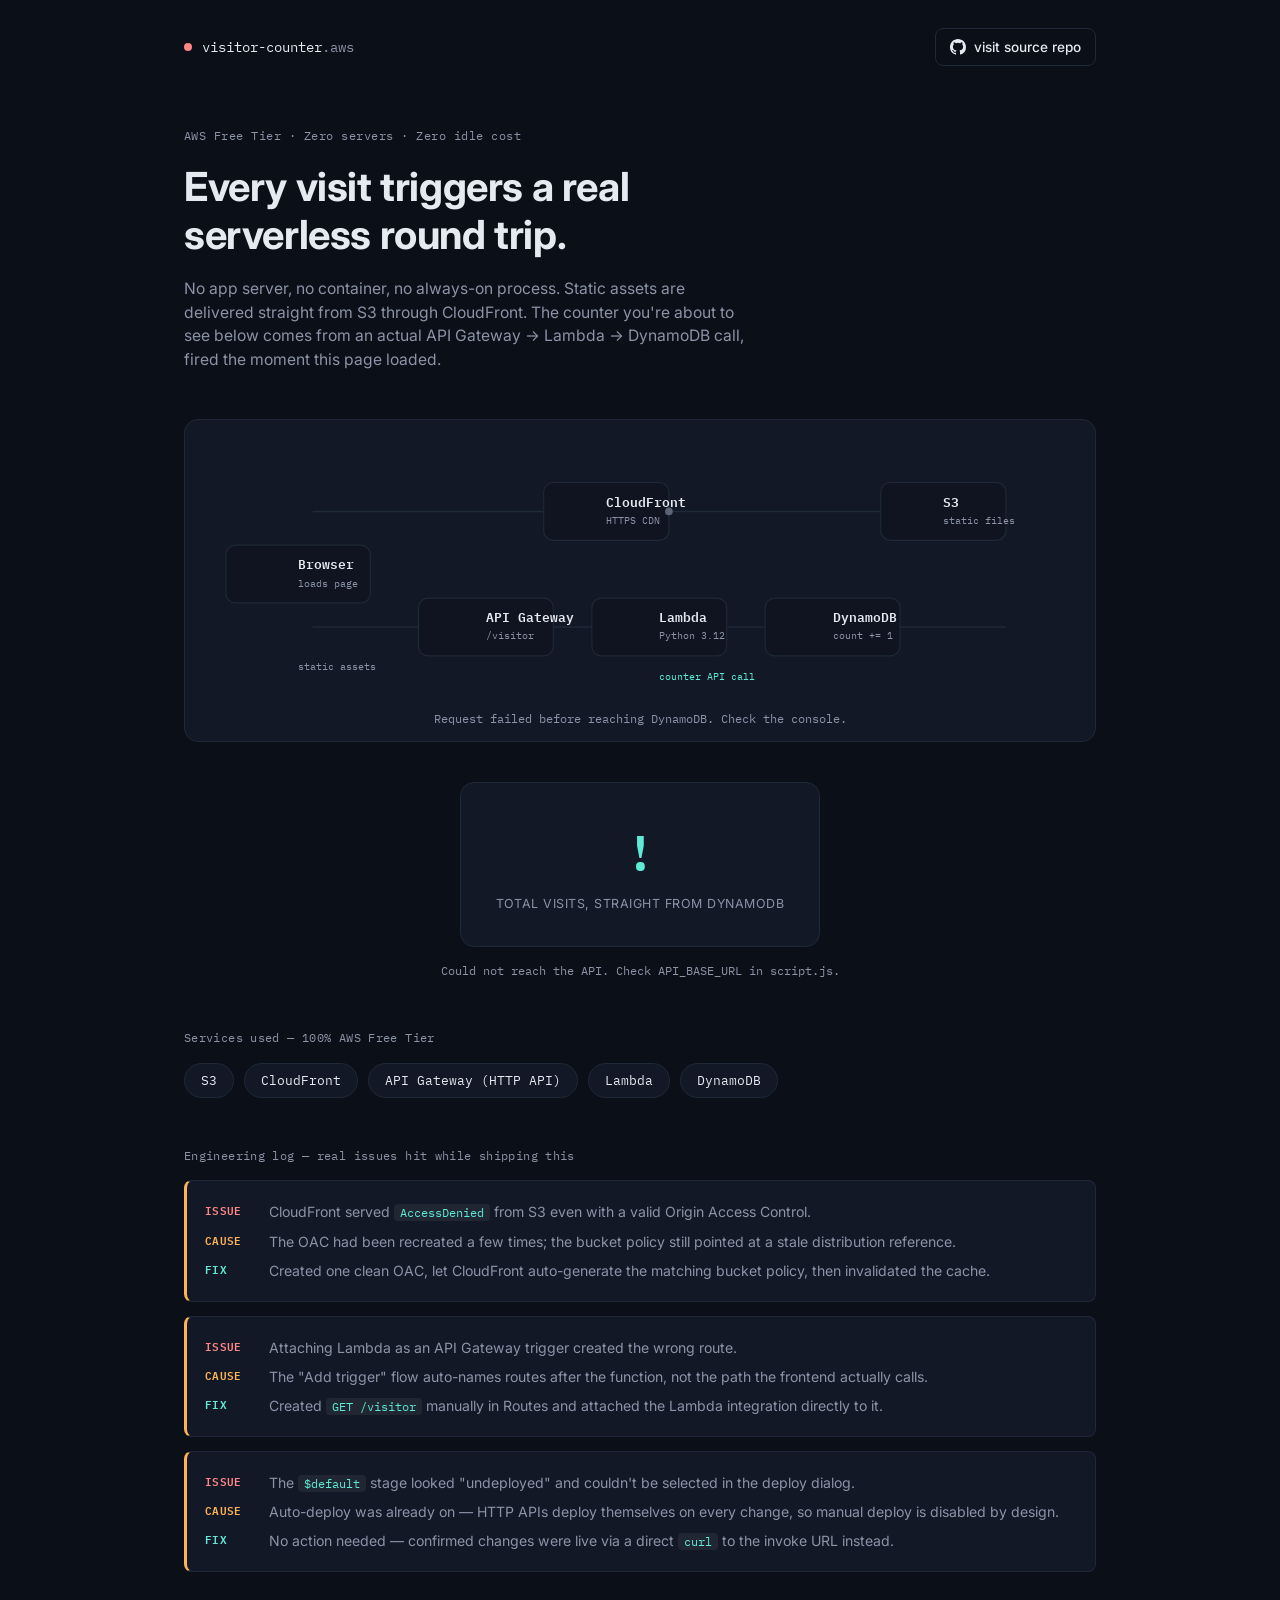
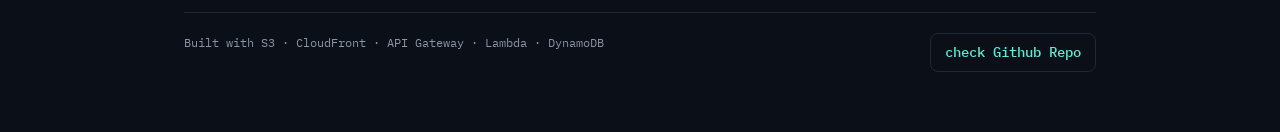
==== commit 5ac85d13: "code added" ====
--- a/code-files/index.html
+++ b/code-files/index.html
@@ -12,13 +12,12 @@
 <body>
   <div class="page">
 
-    <!-- ============ TOP BAR ============ -->
     <header class="topbar">
       <div class="brand">
         <span class="dot" id="status-dot"></span>
         <span class="brand-text">visitor-counter<span class="brand-dim">.aws</span></span>
       </div>
-      <a class="gh-btn" href="https://github.com/Ayush-Kanoje" target="_blank" rel="noopener">
+      <a class="gh-btn" href="https://github.com/Ayush-Kanoje/Serverless-WebApp-Project-1" target="_blank" rel="noopener">
         <svg width="16" height="16" viewBox="0 0 16 16" fill="currentColor" aria-hidden="true">
           <path d="M8 0C3.58 0 0 3.58 0 8a8 8 0 0 0 5.47 7.59c.4.07.55-.17.55-.38
                    0-.19-.01-.82-.01-1.49-2.01.37-2.53-.49-2.69-.94-.09-.23-.48-.94-.82-1.13
@@ -29,7 +28,7 @@
                    3.75-3.65 3.95.29.25.54.73.54 1.48 0 1.07-.01 1.93-.01 2.2 0 .21.15.46.55.38
                    A8 8 0 0 0 16 8c0-4.42-3.58-8-8-8Z"/>
         </svg>
-        View source
+        visit source repo
       </a>
     </header>
 
@@ -159,7 +158,7 @@
 
     <footer class="footer">
       <span>Built with S3 · CloudFront · API Gateway · Lambda · DynamoDB</span>
-      <a href="https://github.com/Ayush-Kanoje" target="_blank" rel="noopener">github.com/Ayush-Kanoje</a>
+      <a class="gh-btn" href="https://github.com/Ayush-Kanoje/Serverless-WebApp-Project-1" target="_blank" rel="noopener">check Github Repo</a>
     </footer>
   </div>
 
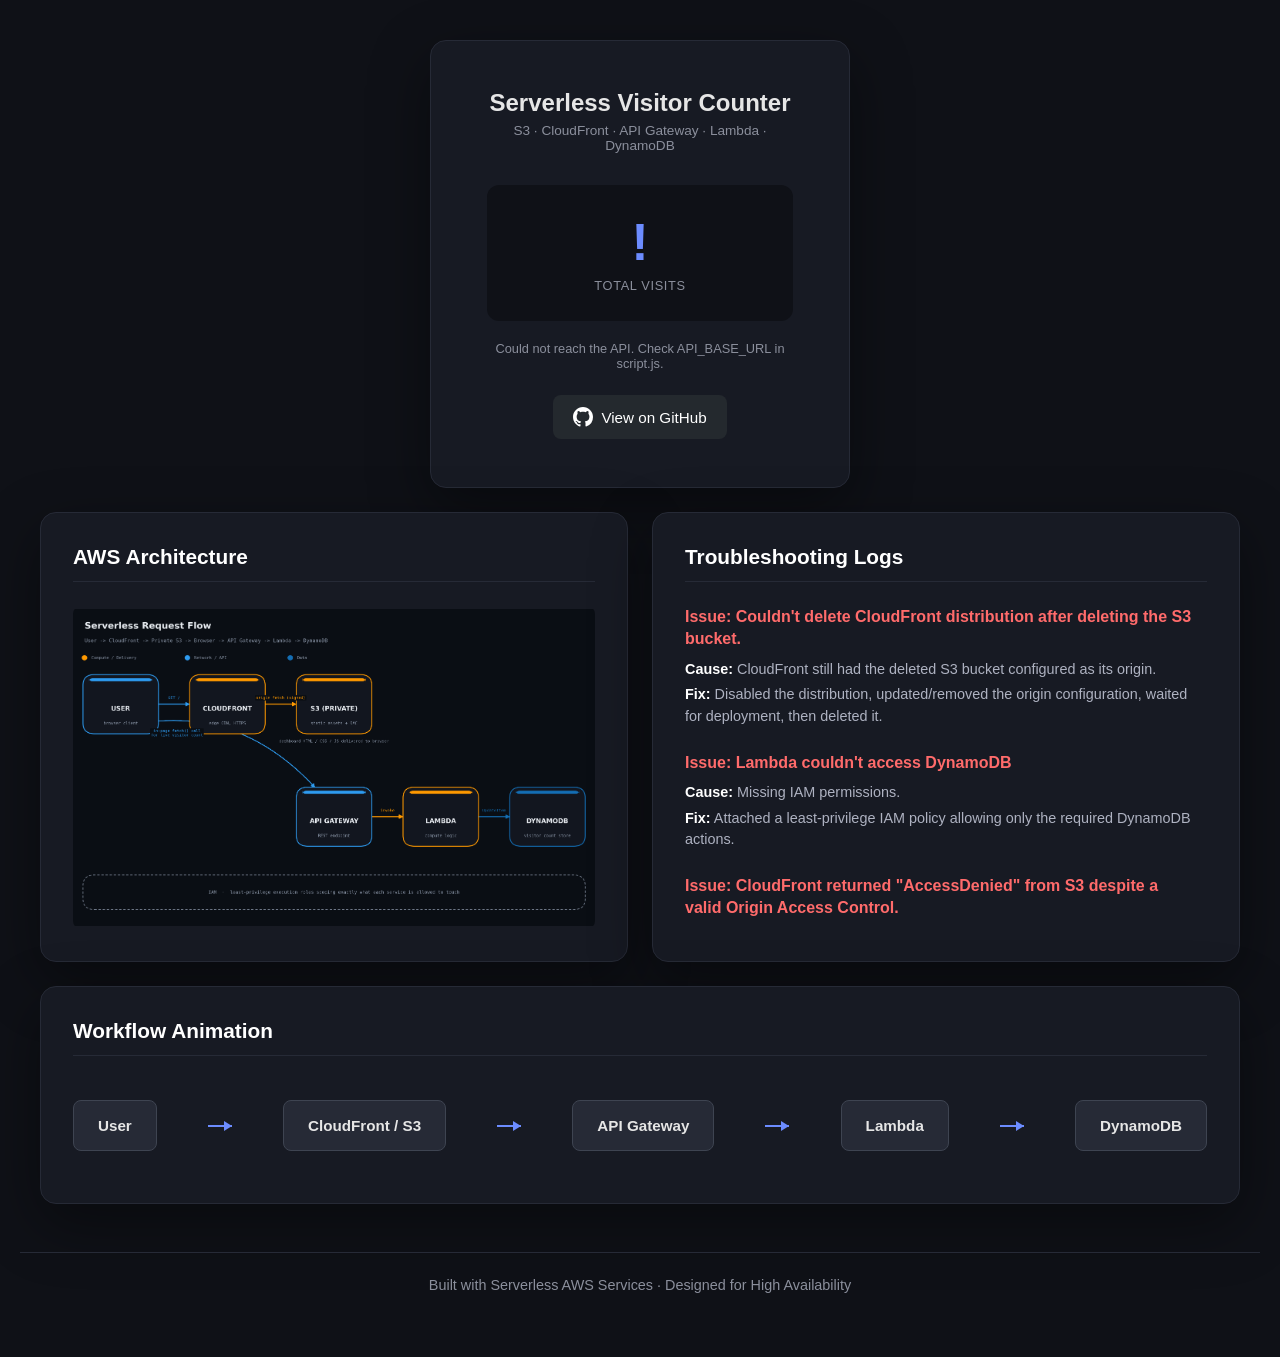
==== commit bb1a07d0: "upadted code file and structure" ====
--- a/code-files/index.html
+++ b/code-files/index.html
@@ -3,163 +3,89 @@
 <head>
   <meta charset="UTF-8" />
   <meta name="viewport" content="width=device-width, initial-scale=1.0" />
-  <title>Serverless Visitor Counter — AWS Architecture</title>
-  <link rel="preconnect" href="https://fonts.googleapis.com" />
-  <link rel="preconnect" href="https://fonts.gstatic.com" crossorigin />
-  <link href="https://fonts.googleapis.com/css2?family=IBM+Plex+Mono:wght@400;500;600&family=Inter:wght@400;500;600;700&display=swap" rel="stylesheet" />
+  <title>Serverless Visitor Counter</title>
   <link rel="stylesheet" href="style.css" />
 </head>
 <body>
-  <div class="page">
+  <main class="card">
+    <h1>Serverless Visitor Counter</h1>
+    <p class="subtitle">S3 &middot; CloudFront &middot; API Gateway &middot; Lambda &middot; DynamoDB</p>
 
-    <header class="topbar">
-      <div class="brand">
-        <span class="dot" id="status-dot"></span>
-        <span class="brand-text">visitor-counter<span class="brand-dim">.aws</span></span>
+    <div class="counter-box">
+      <span id="counter">--</span>
+      <p class="label">total visits</p>
+    </div>
+
+    <p id="status" class="status">Connecting...</p>
+    
+    <div class="actions">
+      <a href="https://github.com/Ayush-Kanoje/Serverless-WebApp-Project-1" class="github-btn" target="_blank" rel="noopener noreferrer">
+        <svg height="20" width="20" viewBox="0 0 16 16" fill="currentColor">
+          <path d="M8 0C3.58 0 0 3.58 0 8c0 3.54 2.29 6.53 5.47 7.59.4.07.55-.17.55-.38 0-.19-.01-.82-.01-1.49-2.01.37-2.53-.49-2.69-.94-.09-.23-.48-.94-.82-1.13-.28-.15-.68-.52-.01-.53.63-.01 1.08.58 1.23.82.72 1.21 1.87.87 2.33.66.07-.52.28-.87.51-1.07-1.78-.2-3.64-.89-3.64-3.95 0-.87.31-1.59.82-2.15-.08-.2-.36-1.02.08-2.12 0 0 .67-.21 2.2.82.64-.18 1.32-.27 2-.27.68 0 1.36.09 2 .27 1.53-1.04 2.2-.82 2.2-.82.44 1.1.16 1.92.08 2.12.51.56.82 1.27.82 2.15 0 3.07-1.87 3.75-3.65 3.95.29.25.54.73.54 1.48 0 1.07-.01 1.93-.01 2.2 0 .21.15.46.55.38A8.013 8.013 0 0016 8c0-4.42-3.58-8-8-8z"></path>
+        </svg>
+        View on GitHub
+      </a>
+    </div>
+  </main>
+
+  <div class="row-container">
+    <section class="architecture-card">
+      <h2>AWS Architecture</h2>
+      <img src="../image/architecture.png" alt="AWS Architecture Diagram" class="architecture-img clickable-img" id="arch-img" />
+    </section>
+
+    <section class="logs-card">
+      <h2>Troubleshooting Logs</h2>
+      <div class="logs-scroll">
+        <div class="log-item">
+          <h3>Issue: Couldn't delete CloudFront distribution after deleting the S3 bucket.</h3>
+          <p><strong>Cause:</strong> CloudFront still had the deleted S3 bucket configured as its origin.</p>
+          <p><strong>Fix:</strong> Disabled the distribution, updated/removed the origin configuration, waited for deployment, then deleted it.</p>
+        </div>
+        
+        <div class="log-item">
+          <h3>Issue: Lambda couldn't access DynamoDB</h3>
+          <p><strong>Cause:</strong> Missing IAM permissions.</p>
+          <p><strong>Fix:</strong> Attached a least-privilege IAM policy allowing only the required DynamoDB actions.</p>
+        </div>
+        
+        <div class="log-item">
+          <h3>Issue: CloudFront returned "AccessDenied" from S3 despite a valid Origin Access Control.</h3>
+          <p><strong>Cause:</strong> Bucket policy was stale after recreating the OAC multiple times.</p>
+          <p><strong>Fix:</strong> Created one clean OAC and let CloudFront auto-generate the matching bucket policy.</p>
+        </div>
+        
+        <div class="log-item">
+          <h3>Issue: Created a second API Gateway stage to "confirm" $default was deployed, ending up with two live URLs.</h3>
+          <p><strong>Cause:</strong> Misunderstood stage creation as a verification step, when it's actually a separate deployment target.</p>
+          <p><strong>Fix:</strong> Confirmed both stages pointed to the same Lambda/DynamoDB backend via curl, then deleted the unnecessary stage and kept $default as the single source of truth.</p>
+        </div>
       </div>
-      <a class="gh-btn" href="https://github.com/Ayush-Kanoje/Serverless-WebApp-Project-1" target="_blank" rel="noopener">
-        <svg width="16" height="16" viewBox="0 0 16 16" fill="currentColor" aria-hidden="true">
-          <path d="M8 0C3.58 0 0 3.58 0 8a8 8 0 0 0 5.47 7.59c.4.07.55-.17.55-.38
-                   0-.19-.01-.82-.01-1.49-2.01.37-2.53-.49-2.69-.94-.09-.23-.48-.94-.82-1.13
-                   -.28-.15-.68-.52-.01-.53.63-.01 1.08.58 1.23.82.72 1.21 1.87.87 2.33.66
-                   .07-.52.28-.87.51-1.07-1.78-.2-3.64-.89-3.64-3.95 0-.87.31-1.59.82-2.15
-                   -.08-.2-.36-1.02.08-2.12 0 0 .67-.21 2.2.82a7.5 7.5 0 0 1 4 0c1.53-1.04
-                   2.2-.82 2.2-.82.44 1.1.16 1.92.08 2.12.51.56.82 1.27.82 2.15 0 3.07-1.87
-                   3.75-3.65 3.95.29.25.54.73.54 1.48 0 1.07-.01 1.93-.01 2.2 0 .21.15.46.55.38
-                   A8 8 0 0 0 16 8c0-4.42-3.58-8-8-8Z"/>
-        </svg>
-        visit source repo
-      </a>
-    </header>
+    </section>
+  </div>
 
-    <main>
-      <!-- ============ HERO ============ -->
-      <section class="hero">
-        <p class="eyebrow">AWS Free Tier &middot; Zero servers &middot; Zero idle cost</p>
-        <h1>Every visit triggers a real<br />serverless round trip.</h1>
-        <p class="hero-sub">
-          No app server, no container, no always-on process. Static assets are delivered
-          straight from S3 through CloudFront. The counter you're about to see below comes
-          from an actual API Gateway → Lambda → DynamoDB call, fired the moment this page loaded.
-        </p>
-      </section>
+  <section class="workflow-card">
+    <h2>Workflow Animation</h2>
+    <div class="workflow-animation">
+      <div class="step step-user">User</div>
+      <div class="arrow"></div>
+      <div class="step step-cf">CloudFront / S3</div>
+      <div class="arrow"></div>
+      <div class="step step-api">API Gateway</div>
+      <div class="arrow"></div>
+      <div class="step step-lambda">Lambda</div>
+      <div class="arrow"></div>
+      <div class="step step-db">DynamoDB</div>
+    </div>
+  </section>
 
-      <!-- ============ REQUEST TRACE DIAGRAM ============ -->
-      <section class="trace-section" aria-label="Request path diagram">
-        <svg id="trace-svg" viewBox="0 0 920 260" xmlns="http://www.w3.org/2000/svg" role="img" aria-labelledby="trace-title">
-          <title id="trace-title">Request path from browser through AWS services</title>
+  <footer>
+    <p>Built with Serverless AWS Services &middot; Designed for High Availability</p>
+  </footer>
 
-          <!-- connecting lines -->
-          <path id="path-assets" class="trace-line" d="M 120 70 H 420" />
-          <path id="path-api-1"  class="trace-line" d="M 120 190 H 300" />
-          <path id="path-api-2"  class="trace-line" d="M 300 190 H 480" />
-          <path id="path-api-3"  class="trace-line" d="M 480 190 H 660" />
-          <path id="path-api-4"  class="trace-line" d="M 660 190 H 840" />
-
-          <!-- traveling pulse dots (hidden until JS fires them) -->
-          <circle id="pulse-assets" class="pulse" r="5" cx="120" cy="70" />
-          <circle id="pulse-api" class="pulse pulse-accent" r="5" cx="120" cy="190" />
-
-          <!-- Node: Browser -->
-          <g class="node">
-            <rect x="30" y="105" width="150" height="60" rx="10" />
-            <text x="105" y="130" class="node-title">Browser</text>
-            <text x="105" y="148" class="node-sub">loads page</text>
-          </g>
-
-          <!-- Node: CloudFront -->
-          <g class="node node-line1">
-            <rect x="360" y="40" width="130" height="60" rx="10" />
-            <text x="425" y="65" class="node-title">CloudFront</text>
-            <text x="425" y="83" class="node-sub">HTTPS CDN</text>
-          </g>
-
-          <!-- Node: S3 -->
-          <g class="node node-line1">
-            <rect x="710" y="40" width="130" height="60" rx="10" />
-            <text x="775" y="65" class="node-title">S3</text>
-            <text x="775" y="83" class="node-sub">static files</text>
-          </g>
-          <path class="trace-line" d="M 490 70 H 710" />
-          <circle class="pulse-dim" r="4" cx="490" cy="70" />
-
-          <!-- Node: API Gateway -->
-          <g class="node node-line2">
-            <rect x="230" y="160" width="140" height="60" rx="10" />
-            <text x="300" y="185" class="node-title">API Gateway</text>
-            <text x="300" y="203" class="node-sub">/visitor</text>
-          </g>
-
-          <!-- Node: Lambda -->
-          <g class="node node-line2">
-            <rect x="410" y="160" width="140" height="60" rx="10" />
-            <text x="480" y="185" class="node-title">Lambda</text>
-            <text x="480" y="203" class="node-sub">Python 3.12</text>
-          </g>
-
-          <!-- Node: DynamoDB -->
-          <g class="node node-line2">
-            <rect x="590" y="160" width="140" height="60" rx="10" />
-            <text x="660" y="185" class="node-title">DynamoDB</text>
-            <text x="660" y="203" class="node-sub">count += 1</text>
-          </g>
-
-          <!-- labels -->
-          <text x="105" y="235" class="path-label">static assets</text>
-          <text x="480" y="245" class="path-label path-label-accent">counter API call</text>
-        </svg>
-        <p class="trace-caption" id="trace-caption">Waiting for the counter request…</p>
-      </section>
-
-      <!-- ============ COUNTER ============ -->
-      <section class="counter-section">
-        <div class="counter-box">
-          <span id="counter">--</span>
-          <p class="label">total visits, straight from DynamoDB</p>
-        </div>
-        <p id="status" class="status">Connecting...</p>
-      </section>
-
-      <!-- ============ SERVICES ============ -->
-      <section class="stack-section">
-        <p class="section-label">Services used — 100% AWS Free Tier</p>
-        <div class="stack-row">
-          <span class="chip">S3</span>
-          <span class="chip">CloudFront</span>
-          <span class="chip">API Gateway (HTTP API)</span>
-          <span class="chip">Lambda</span>
-          <span class="chip">DynamoDB</span>
-        </div>
-      </section>
-
-      <!-- ============ ENGINEERING LOG ============ -->
-      <section class="log-section">
-        <p class="section-label">Engineering log — real issues hit while shipping this</p>
-
-        <div class="log-entry">
-          <div class="log-row"><span class="log-tag issue">ISSUE</span><span>CloudFront served <code>AccessDenied</code> from S3 even with a valid Origin Access Control.</span></div>
-          <div class="log-row"><span class="log-tag cause">CAUSE</span><span>The OAC had been recreated a few times; the bucket policy still pointed at a stale distribution reference.</span></div>
-          <div class="log-row"><span class="log-tag fix">FIX</span><span>Created one clean OAC, let CloudFront auto-generate the matching bucket policy, then invalidated the cache.</span></div>
-        </div>
-
-        <div class="log-entry">
-          <div class="log-row"><span class="log-tag issue">ISSUE</span><span>Attaching Lambda as an API Gateway trigger created the wrong route.</span></div>
-          <div class="log-row"><span class="log-tag cause">CAUSE</span><span>The "Add trigger" flow auto-names routes after the function, not the path the frontend actually calls.</span></div>
-          <div class="log-row"><span class="log-tag fix">FIX</span><span>Created <code>GET /visitor</code> manually in Routes and attached the Lambda integration directly to it.</span></div>
-        </div>
-
-        <div class="log-entry">
-          <div class="log-row"><span class="log-tag issue">ISSUE</span><span>The <code>$default</code> stage looked "undeployed" and couldn't be selected in the deploy dialog.</span></div>
-          <div class="log-row"><span class="log-tag cause">CAUSE</span><span>Auto-deploy was already on — HTTP APIs deploy themselves on every change, so manual deploy is disabled by design.</span></div>
-          <div class="log-row"><span class="log-tag fix">FIX</span><span>No action needed — confirmed changes were live via a direct <code>curl</code> to the invoke URL instead.</span></div>
-        </div>
-      </section>
-    </main>
-
-    <footer class="footer">
-      <span>Built with S3 · CloudFront · API Gateway · Lambda · DynamoDB</span>
-      <a class="gh-btn" href="https://github.com/Ayush-Kanoje/Serverless-WebApp-Project-1" target="_blank" rel="noopener">check Github Repo</a>
-    </footer>
+  <div id="image-modal" class="modal">
+    <span class="close-modal" id="close-modal">&times;</span>
+    <img class="modal-content" id="modal-img">
   </div>
 
   <script src="script.js"></script>
--- a/code-files/style.css
+++ b/code-files/style.css
@@ -1,361 +1,340 @@
-/* ============================================================
-   Token system
-   Base:      #0B0F17  near-black navy
-   Surface:   #131826
-   Border:    #1F2937
-   Text:      #E5E9F0
-   Muted:     #8B93A7
-   Accent A:  #FFB454  (amber — asset/signal path)
-   Accent B:  #5EEAD4  (teal  — live data / counter path)
-   Display face: IBM Plex Mono   Body face: Inter
-   ============================================================ */
-
 * {
   margin: 0;
   padding: 0;
   box-sizing: border-box;
 }
 
-:root {
-  --base: #0b0f17;
-  --surface: #131826;
-  --surface-2: #0f1420;
-  --border: #1f2937;
-  --text: #e5e9f0;
-  --muted: #8b93a7;
-  --accent: #ffb454;
-  --accent-teal: #5eead4;
-}
-
 body {
-  background: var(--base);
-  color: var(--text);
-  font-family: "Inter", -apple-system, BlinkMacSystemFont, sans-serif;
-  line-height: 1.5;
-}
-
-.page {
-  max-width: 960px;
-  margin: 0 auto;
-  padding: 0 24px 60px;
-}
-
-code {
-  font-family: "IBM Plex Mono", monospace;
-  background: rgba(255, 255, 255, 0.06);
-  padding: 1px 6px;
-  border-radius: 4px;
-  font-size: 0.85em;
-  color: var(--accent-teal);
-}
-
-/* ---------------- Top bar ---------------- */
-.topbar {
-  display: flex;
+  min-height: 100vh;
+  display: flex;
+  flex-direction: column;
   align-items: center;
-  justify-content: space-between;
-  padding: 28px 0 40px;
-}
-
-.brand {
-  display: flex;
-  align-items: center;
-  gap: 10px;
-  font-family: "IBM Plex Mono", monospace;
-  font-size: 0.9rem;
-}
-
-.dot {
-  width: 8px;
-  height: 8px;
-  border-radius: 50%;
-  background: var(--accent-teal);
-  box-shadow: 0 0 0 0 rgba(94, 234, 212, 0.6);
-  animation: pulse-dot 2.2s infinite;
-}
-
-@keyframes pulse-dot {
-  0%   { box-shadow: 0 0 0 0 rgba(94, 234, 212, 0.55); }
-  70%  { box-shadow: 0 0 0 7px rgba(94, 234, 212, 0); }
-  100% { box-shadow: 0 0 0 0 rgba(94, 234, 212, 0); }
-}
-
-.brand-dim { color: var(--muted); }
-
-.gh-btn {
+  justify-content: center;
+  background: #0f1117;
+  font-family: -apple-system, BlinkMacSystemFont, "Segoe UI", Roboto, sans-serif;
+  color: #e6e6e6;
+  padding: 40px 20px;
+  gap: 24px;
+}
+
+.card {
+  background: #171a23;
+  border: 1px solid #262a36;
+  border-radius: 16px;
+  padding: 48px 56px;
+  text-align: center;
+  box-shadow: 0 20px 60px rgba(0, 0, 0, 0.4);
+  max-width: 420px;
+}
+
+h1 {
+  font-size: 1.5rem;
+  margin-bottom: 6px;
+}
+
+.subtitle {
+  color: #8b8f9c;
+  font-size: 0.85rem;
+  margin-bottom: 32px;
+}
+
+.counter-box {
+  background: #0f1117;
+  border-radius: 12px;
+  padding: 28px;
+  margin-bottom: 20px;
+}
+
+#counter {
+  font-size: 3.2rem;
+  font-weight: 700;
+  color: #6c8cff;
+}
+
+.label {
+  color: #8b8f9c;
+  font-size: 0.8rem;
+  margin-top: 6px;
+  text-transform: uppercase;
+  letter-spacing: 0.05em;
+}
+
+.status {
+  font-size: 0.8rem;
+  color: #8b8f9c;
+}
+
+.actions {
+  margin-top: 24px;
+}
+
+.github-btn {
   display: inline-flex;
   align-items: center;
   gap: 8px;
-  color: var(--text);
+  background: #24292e;
+  color: #fff;
   text-decoration: none;
-  font-size: 0.85rem;
+  padding: 12px 20px;
+  border-radius: 8px;
+  font-size: 0.95rem;
   font-weight: 500;
-  border: 1px solid var(--border);
-  padding: 8px 14px;
+  transition: background 0.2s, transform 0.1s;
+}
+.github-btn:hover {
+  background: #2f363d;
+  transform: translateY(-2px);
+}
+
+.row-container {
+  display: flex;
+  gap: 24px;
+  width: 100%;
+  max-width: 1200px;
+  flex-wrap: wrap;
+  justify-content: center;
+  align-items: stretch;
+}
+
+.architecture-card {
+  background: #171a23;
+  border: 1px solid #262a36;
+  border-radius: 16px;
+  padding: 32px;
+  flex: 1 1 0;
+  min-width: 350px;
+  display: flex;
+  flex-direction: column;
+  max-height: 450px;
+  box-shadow: 0 20px 60px rgba(0, 0, 0, 0.4);
+  text-align: left;
+}
+
+.architecture-card h2 {
+  font-size: 1.3rem;
+  margin-bottom: 24px;
+  color: #fff;
+  border-bottom: 1px solid #262a36;
+  padding-bottom: 12px;
+}
+
+.architecture-img {
+  width: 100%;
+  flex: 1;
+  min-height: 0;
+  object-fit: contain;
   border-radius: 8px;
-  transition: border-color 0.15s ease, background 0.15s ease;
-}
-
-.gh-btn:hover {
-  border-color: var(--accent-teal);
-  background: rgba(94, 234, 212, 0.06);
-}
-
-/* ---------------- Hero ---------------- */
-.hero {
-  padding: 20px 0 48px;
-}
-
-.eyebrow {
-  font-family: "IBM Plex Mono", monospace;
-  font-size: 0.78rem;
-  letter-spacing: 0.04em;
-  color: var(--muted);
-  margin-bottom: 18px;
-}
-
-.hero h1 {
-  font-size: clamp(1.7rem, 4vw, 2.5rem);
-  font-weight: 700;
-  line-height: 1.2;
-  letter-spacing: -0.01em;
-  margin-bottom: 18px;
-}
-
-.hero-sub {
-  max-width: 560px;
-  color: var(--muted);
-  font-size: 0.98rem;
-}
-
-/* ---------------- Trace diagram ---------------- */
-.trace-section {
-  background: var(--surface);
-  border: 1px solid var(--border);
-  border-radius: 14px;
-  padding: 24px 12px 8px;
-  margin-bottom: 40px;
-}
-
-#trace-svg {
-  width: 100%;
-  height: auto;
-  display: block;
-}
-
-.node rect {
-  fill: var(--surface-2);
-  stroke: var(--border);
-  stroke-width: 1.2;
-}
-
-.node-title {
-  fill: var(--text);
-  font-family: "IBM Plex Mono", monospace;
-  font-size: 13px;
+}
+
+.logs-card {
+  background: #171a23;
+  border: 1px solid #262a36;
+  border-radius: 16px;
+  padding: 32px;
+  flex: 1 1 0;
+  min-width: 350px;
+  display: flex;
+  flex-direction: column;
+  max-height: 450px;
+  box-shadow: 0 20px 60px rgba(0, 0, 0, 0.4);
+  text-align: left;
+}
+
+.logs-card h2 {
+  font-size: 1.3rem;
+  margin-bottom: 24px;
+  color: #fff;
+  border-bottom: 1px solid #262a36;
+  padding-bottom: 12px;
+  flex-shrink: 0;
+}
+
+.logs-scroll {
+  overflow-y: auto;
+  flex: 1;
+  min-height: 0;
+  padding-right: 12px;
+}
+
+.logs-scroll::-webkit-scrollbar {
+  width: 6px;
+}
+
+.logs-scroll::-webkit-scrollbar-track {
+  background: #171a23;
+}
+
+.logs-scroll::-webkit-scrollbar-thumb {
+  background: #262a36;
+  border-radius: 3px;
+}
+
+.logs-scroll::-webkit-scrollbar-thumb:hover {
+  background: #3e4451;
+}
+
+.log-item {
+  margin-bottom: 24px;
+}
+.log-item:last-child {
+  margin-bottom: 0;
+}
+
+.log-item h3 {
+  font-size: 1rem;
+  color: #ff6b6b;
+  margin-bottom: 8px;
+  line-height: 1.4;
+}
+
+.log-item p {
+  font-size: 0.9rem;
+  color: #aeb2c1;
+  line-height: 1.5;
+  margin-bottom: 4px;
+}
+
+.log-item p strong {
+  color: #fff;
+}
+
+.workflow-card {
+  background: #171a23;
+  border: 1px solid #262a36;
+  border-radius: 16px;
+  padding: 32px;
+  width: 100%;
+  max-width: 1200px;
+  box-shadow: 0 20px 60px rgba(0, 0, 0, 0.4);
+  text-align: center;
+}
+
+.workflow-card h2 {
+  font-size: 1.3rem;
+  margin-bottom: 24px;
+  color: #fff;
+  border-bottom: 1px solid #262a36;
+  padding-bottom: 12px;
+  text-align: left;
+}
+
+.workflow-animation {
+  display: flex;
+  align-items: center;
+  justify-content: space-between;
+  overflow-x: auto;
+  padding: 20px 0;
+  gap: 16px;
+}
+
+.step {
+  background: #262a36;
+  color: #e6e6e6;
+  padding: 16px 24px;
+  border-radius: 8px;
   font-weight: 600;
-}
-
-.node-sub {
-  fill: var(--muted);
-  font-family: "IBM Plex Mono", monospace;
-  font-size: 10.5px;
-}
-
-.trace-line {
-  stroke: var(--border);
-  stroke-width: 1.5;
-  fill: none;
-}
-
-.path-label {
-  fill: var(--muted);
-  font-family: "IBM Plex Mono", monospace;
-  font-size: 10.5px;
-}
-
-.path-label-accent {
-  fill: var(--accent-teal);
-}
-
-.pulse,
-.pulse-dim {
-  fill: var(--accent);
-  opacity: 0;
-}
-
-.pulse-accent {
-  fill: var(--accent-teal);
-}
-
-.pulse-dim {
-  fill: var(--muted);
-  opacity: 0.6;
-}
-
-/* animation classes toggled by JS */
-.run-assets {
-  animation: travel-assets 1.1s ease forwards;
-}
-
-.run-api {
-  animation: travel-api 1.6s ease forwards;
-}
-
-@keyframes travel-assets {
-  0%   { opacity: 1; transform: translateX(0); }
-  100% { opacity: 0; transform: translateX(300px); }
-}
-
-@keyframes travel-api {
-  0%   { opacity: 1; transform: translateX(0); }
-  100% { opacity: 0; transform: translateX(540px); }
-}
-
-.trace-caption {
+  font-size: 0.95rem;
+  border: 1px solid #3e4451;
+  white-space: nowrap;
+  position: relative;
+  animation: pulse 3s infinite;
+}
+
+.step:nth-child(1) { animation-delay: 0s; }
+.step:nth-child(3) { animation-delay: 0.5s; }
+.step:nth-child(5) { animation-delay: 1s; }
+.step:nth-child(7) { animation-delay: 1.5s; }
+.step:nth-child(9) { animation-delay: 2s; }
+
+@keyframes pulse {
+  0% { box-shadow: 0 0 0 0 rgba(108, 140, 255, 0.4); border-color: #6c8cff; }
+  50% { box-shadow: 0 0 0 10px rgba(108, 140, 255, 0); border-color: #3e4451; }
+  100% { box-shadow: 0 0 0 0 rgba(108, 140, 255, 0); border-color: #3e4451; }
+}
+
+.arrow {
+  width: 24px;
+  height: 2px;
+  background-color: #6c8cff;
+  position: relative;
+  flex-shrink: 0;
+}
+
+.arrow::after {
+  content: '';
+  position: absolute;
+  right: 0;
+  top: -4px;
+  width: 0;
+  height: 0;
+  border-top: 5px solid transparent;
+  border-bottom: 5px solid transparent;
+  border-left: 8px solid #6c8cff;
+}
+
+footer {
+  width: 100%;
   text-align: center;
-  font-family: "IBM Plex Mono", monospace;
-  font-size: 0.78rem;
-  color: var(--muted);
-  padding: 14px 0 6px;
-}
-
-/* ---------------- Counter ---------------- */
-.counter-section {
-  text-align: center;
-  margin-bottom: 48px;
-}
-
-.counter-box {
-  background: var(--surface);
-  border: 1px solid var(--border);
-  border-radius: 14px;
-  padding: 32px;
-  max-width: 360px;
-  margin: 0 auto 14px;
-}
-
-#counter {
-  font-family: "IBM Plex Mono", monospace;
-  font-size: 3rem;
-  font-weight: 600;
-  color: var(--accent-teal);
-}
-
-.label {
-  color: var(--muted);
-  font-size: 0.78rem;
-  margin-top: 8px;
-  text-transform: uppercase;
-  letter-spacing: 0.04em;
-}
-
-.status {
-  font-family: "IBM Plex Mono", monospace;
-  font-size: 0.78rem;
-  color: var(--muted);
-}
-
-/* ---------------- Services ---------------- */
-.stack-section {
-  margin-bottom: 48px;
-}
-
-.section-label {
-  font-family: "IBM Plex Mono", monospace;
-  font-size: 0.78rem;
-  color: var(--muted);
-  letter-spacing: 0.03em;
-  margin-bottom: 16px;
-}
-
-.stack-row {
-  display: flex;
-  flex-wrap: wrap;
-  gap: 10px;
-}
-
-.chip {
-  font-family: "IBM Plex Mono", monospace;
-  font-size: 0.8rem;
-  border: 1px solid var(--border);
-  border-radius: 999px;
-  padding: 7px 16px;
-  color: var(--text);
-  background: var(--surface);
-}
-
-/* ---------------- Engineering log ---------------- */
-.log-section {
-  margin-bottom: 40px;
-}
-
-.log-entry {
-  border: 1px solid var(--border);
-  border-left: 3px solid var(--accent);
-  background: var(--surface);
+  padding: 24px;
+  color: #8b8f9c;
+  font-size: 0.9rem;
+  border-top: 1px solid #262a36;
+  margin-top: 24px;
+}
+
+/* Modal Styles */
+.modal {
+  display: none;
+  position: fixed;
+  z-index: 1000;
+  left: 0;
+  top: 0;
+  width: 100%;
+  height: 100%;
+  background-color: rgba(0, 0, 0, 0.85);
+  align-items: center;
+  justify-content: center;
+  padding: 20px;
+}
+
+.modal-content {
+  max-width: 90%;
+  max-height: 90%;
   border-radius: 8px;
-  padding: 16px 18px;
-  margin-bottom: 14px;
-}
-
-.log-row {
-  display: flex;
-  gap: 12px;
-  font-size: 0.88rem;
-  color: var(--text);
-  padding: 4px 0;
-}
-
-.log-row span:last-child {
-  color: var(--muted);
-}
-
-.log-tag {
-  font-family: "IBM Plex Mono", monospace;
-  font-size: 0.7rem;
-  font-weight: 600;
-  letter-spacing: 0.03em;
-  width: 52px;
-  flex-shrink: 0;
-  padding-top: 1px;
-}
-
-.log-tag.issue { color: #ff8686; }
-.log-tag.cause { color: var(--accent); }
-.log-tag.fix   { color: var(--accent-teal); }
-
-/* ---------------- Footer ---------------- */
-.footer {
-  display: flex;
-  flex-wrap: wrap;
-  gap: 8px 20px;
-  justify-content: space-between;
-  padding-top: 20px;
-  border-top: 1px solid var(--border);
-  font-family: "IBM Plex Mono", monospace;
-  font-size: 0.78rem;
-  color: var(--muted);
-}
-
-.footer a {
-  color: var(--accent-teal);
+  box-shadow: 0 4px 15px rgba(0, 0, 0, 0.5);
+  animation: zoomIn 0.3s ease;
+  object-fit: contain;
+}
+
+@keyframes zoomIn {
+  from { transform: scale(0.8); opacity: 0; }
+  to { transform: scale(1); opacity: 1; }
+}
+
+.close-modal {
+  position: absolute;
+  top: 20px;
+  right: 35px;
+  color: #f1f1f1;
+  font-size: 40px;
+  font-weight: bold;
+  transition: 0.3s;
+  cursor: pointer;
+  z-index: 1001;
+}
+
+.close-modal:hover,
+.close-modal:focus {
+  color: #bbb;
   text-decoration: none;
 }
 
-.footer a:hover {
-  text-decoration: underline;
-}
-
-/* ---------------- Responsive ---------------- */
-@media (max-width: 640px) {
-  .topbar { flex-direction: column; align-items: flex-start; gap: 14px; }
-  .footer { flex-direction: column; }
-}
-
-/* ---------------- Reduced motion ---------------- */
-@media (prefers-reduced-motion: reduce) {
-  .dot, .run-assets, .run-api {
-    animation: none !important;
-  }
+.clickable-img {
+  cursor: pointer;
+  transition: opacity 0.3s, transform 0.2s;
+}
+
+.clickable-img:hover {
+  opacity: 0.9;
+  transform: scale(1.02);
 }
